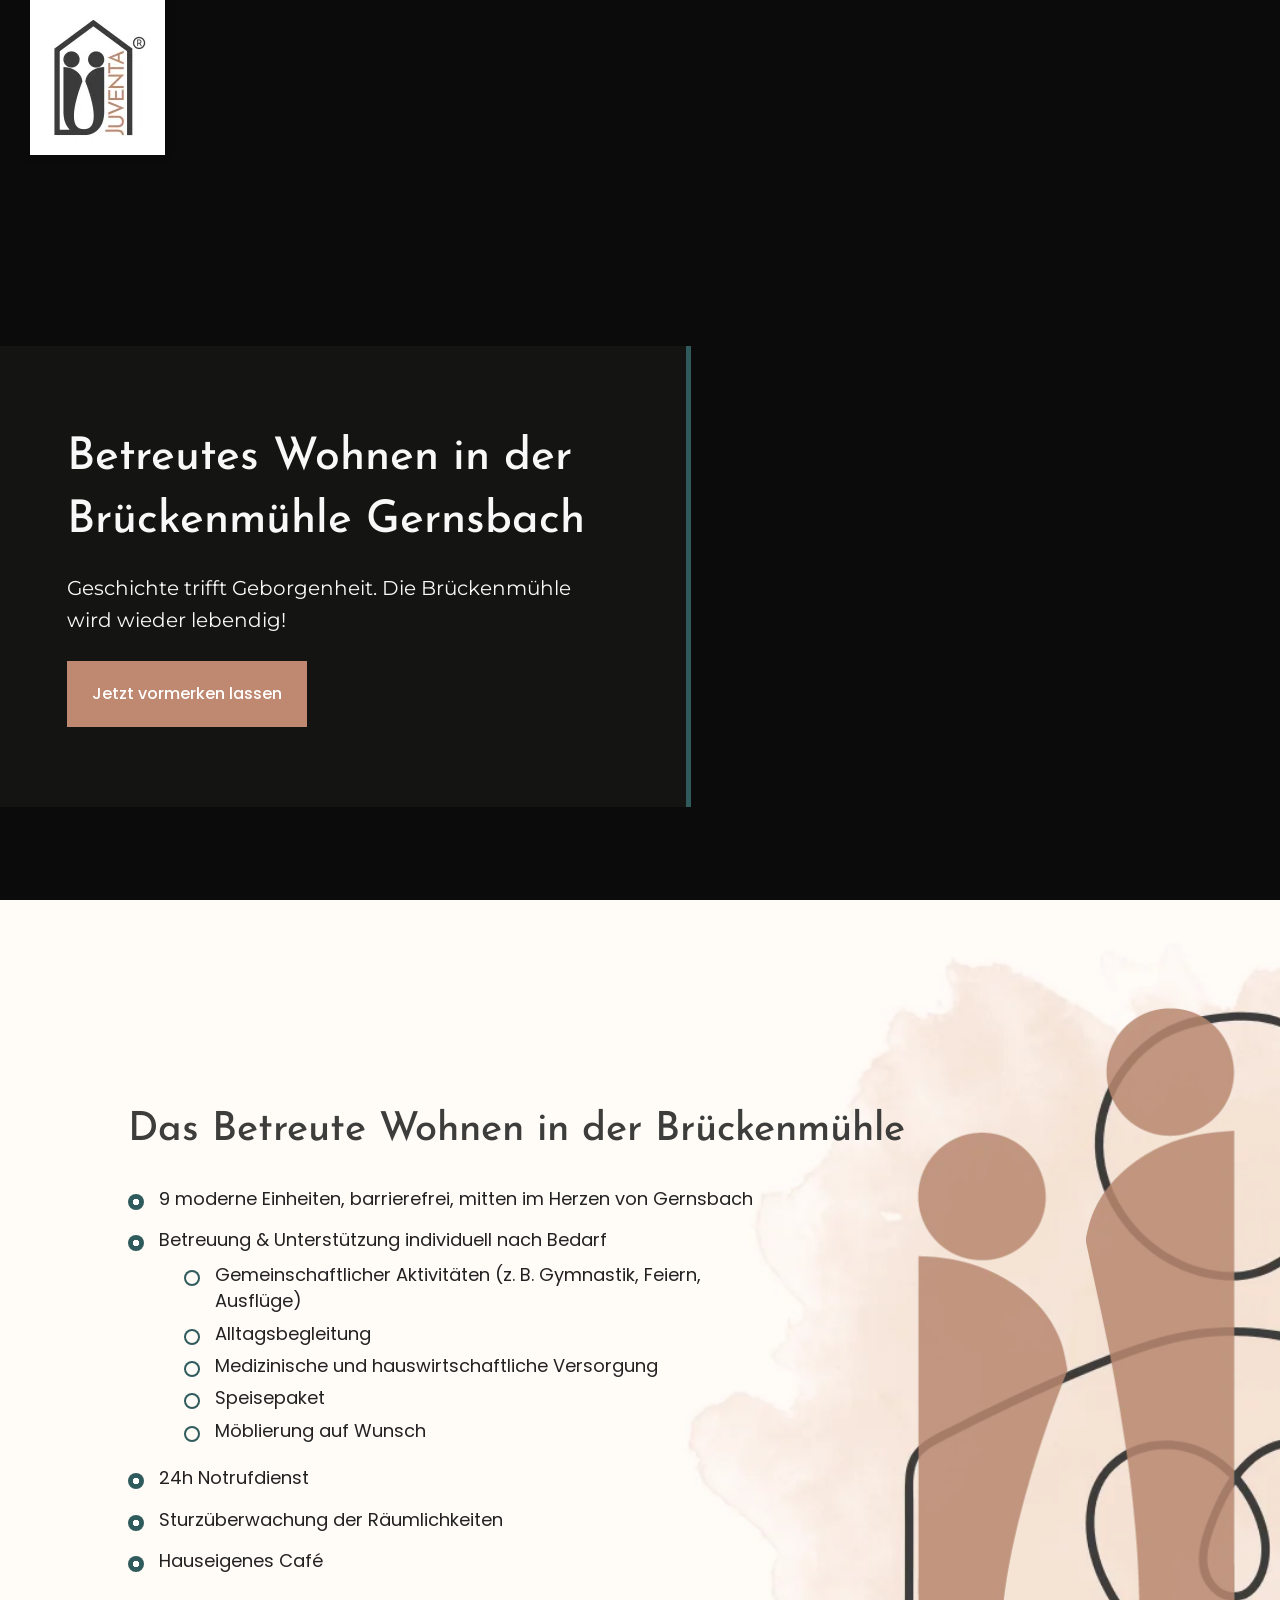
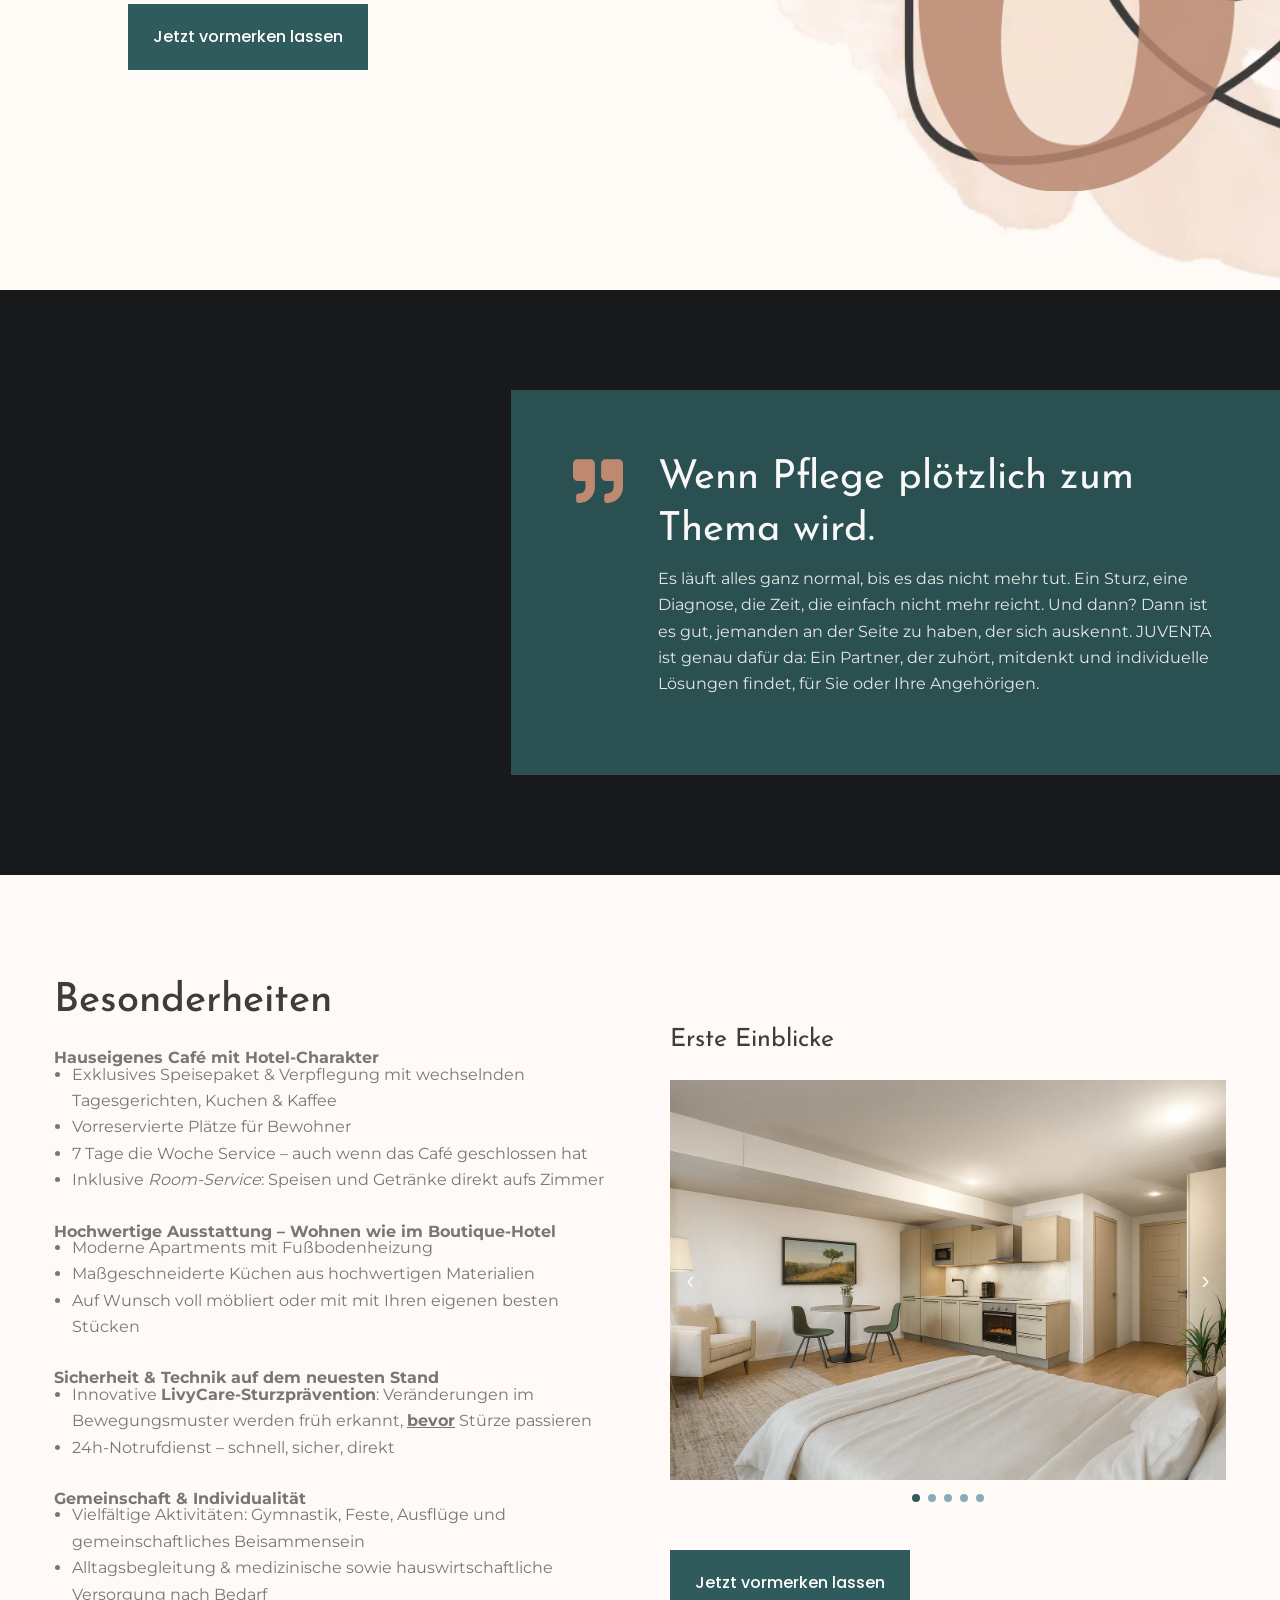
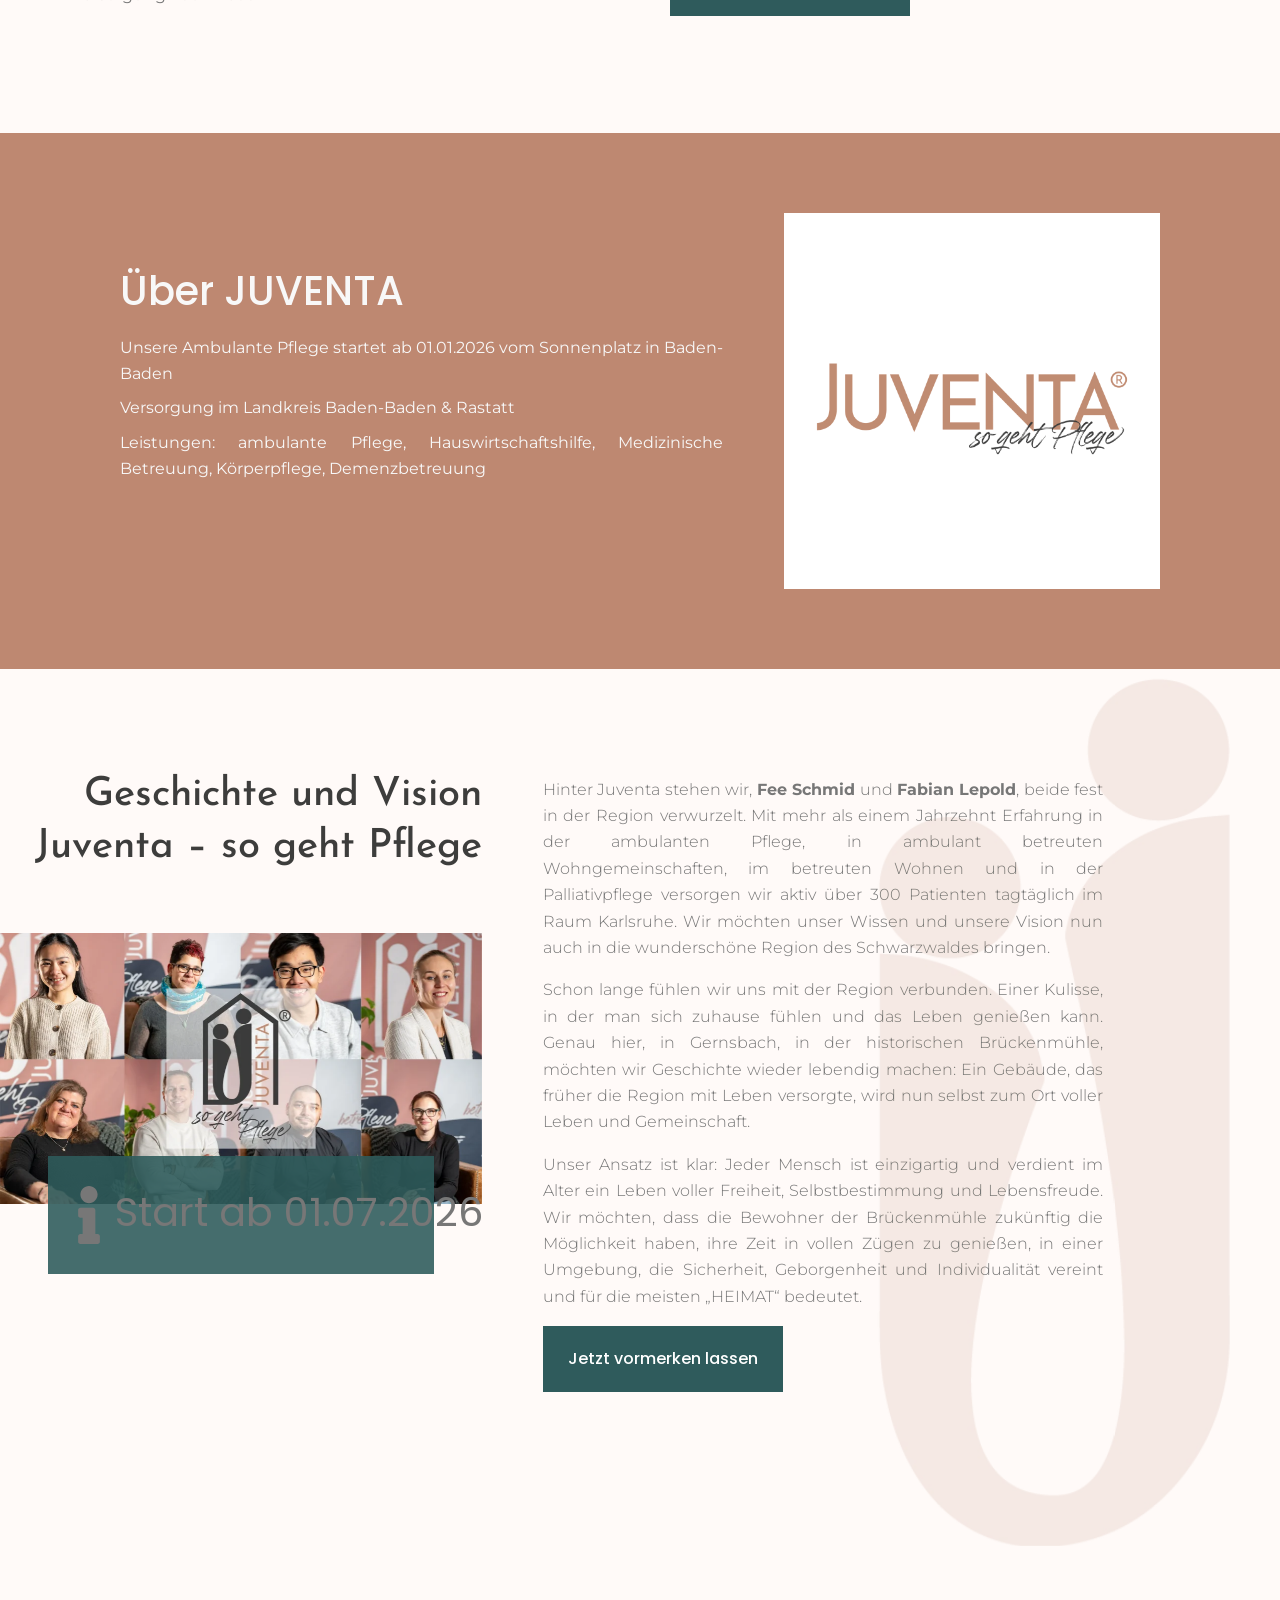
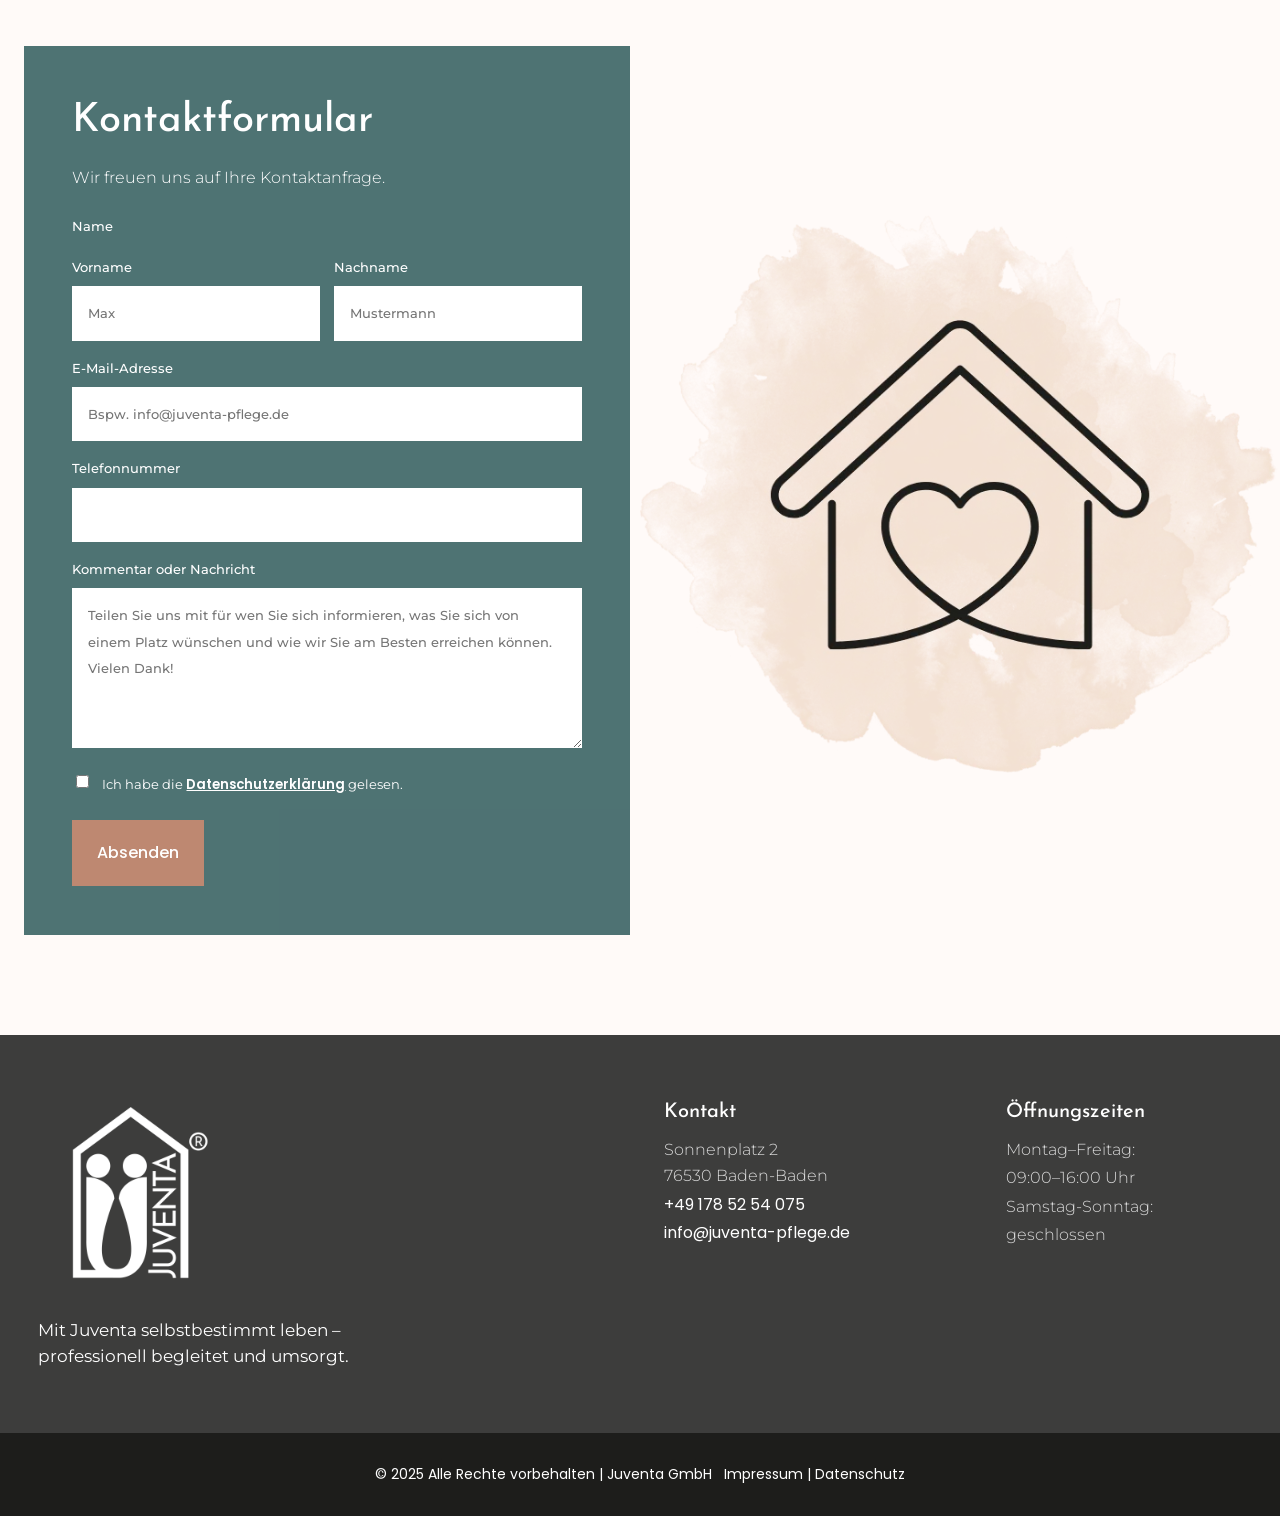
==== index.html @ cd4d6803 "Initial GTD static site release" ====
<!doctype html>
<html lang="de-DE">
<head>
  <meta charset="utf-8">
  <meta name="viewport" content="width=device-width,initial-scale=1">
  <title>Juventa Pflege - so geht Pflege</title>
  <meta name="description" content="Ihr Partner in Gernsbach &amp; Murgtal für ambulante Pflege, Demenzbegleitung &amp; betreutes Wohnen. Kompetent, fürsorglich, zuverlässig.">
  <meta property="og:title" content="Juventa Pflege - so geht Pflege">
  <meta property="og:description" content="Ihr Partner in Gernsbach &amp; Murgtal für ambulante Pflege, Demenzbegleitung &amp; betreutes Wohnen. Kompetent, fürsorglich, zuverlässig.">
  <meta property="og:image" content="assets/og-default.webp">
  <link rel="icon" href="assets/favicon.webp" type="image/webp" sizes="32x32">
  <link rel="icon" href="assets/icon-touch.webp" type="image/webp" sizes="192x192">
  <link rel="apple-touch-icon" href="assets/icon-touch.webp">
  <link rel="stylesheet" href="css/styles.css">
  <script type="module" src="js/main.js"></script>
</head>
<body class="home">
  <a class="skip-link" href="#content">Zum Inhalt springen</a>
  <header class="site-header">
    <nav class="nav" aria-label="Hauptnavigation">
      <a class="brand" href="index.html"><img data-lw-global="brand.logo" data-lw-type="image" src="assets/logo-header.webp" alt="Juventa Pflege"></a>
      <button class="nav-toggle" type="button" aria-expanded="false" aria-controls="menu" aria-label="Menü öffnen"><span></span></button>
      <div class="nav-links" id="menu">
        <a href="leistungen.html" data-lw-page-ref="leistungen">Leistungen</a>
        <a href="ueber-uns.html" data-lw-page-ref="ueber-uns">Über uns</a>
        <a href="kontakt.html" data-lw-page-ref="kontakt">Kontakt</a>
        <a class="btn" href="#kontakt">Jetzt vormerken lassen</a>
      </div>
      <div class="site-language-switcher" data-lw-language-switcher-slot hidden></div>
    </nav>
  </header>

  <main id="content">
    <section class="hero" data-lw-section="hero">
      <div class="hero-media">
        <img class="hero-poster" src="assets/hero-brueckenmuehle.webp" alt="" width="1900" height="1400">
        <div class="hero-yt" data-hero-yt hidden></div>
        <video data-hero-video muted loop playsinline hidden>
          <source src="assets/hero-brueckenmuehle.mp4" type="video/mp4">
        </video>
      </div>
      <div class="hero-panel">
        <h1 data-lw-field="hero.title" data-lw-type="richtext">Betreutes Wohnen in der Brückenmühle Gernsbach</h1>
        <p class="lead" data-lw-field="hero.intro" data-lw-type="textarea">Geschichte trifft Geborgenheit. Die Brückenmühle wird wieder lebendig!</p>
        <a class="btn" href="#kontakt" data-lw-field="hero.primary_cta" data-lw-type="page_reference">Jetzt vormerken lassen</a>
      </div>
    </section>

    <section class="section section--cream" data-lw-section="living">
      <div class="fx-layer" data-mouse-fx aria-hidden="true"></div>
      <div class="wrap living anim anim-left">
        <h2 data-lw-field="living.title" data-lw-type="richtext">Das Betreute Wohnen in der Brückenmühle</h2>
        <div class="living-copy">
          <ul class="dots" data-lw-repeater="living.items">
            <li data-lw-item-key="units"><span data-lw-field="living.item" data-lw-type="text">9 moderne Einheiten, barrierefrei, mitten im Herzen von Gernsbach</span></li>
            <li data-lw-item-key="care">
              <span data-lw-field="living.item" data-lw-type="text">Betreuung &amp; Unterstützung individuell nach Bedarf</span>
              <ul class="dots">
                <li>Gemeinschaftlicher Aktivitäten (z. B. Gymnastik, Feiern, Ausflüge)</li>
                <li>Alltagsbegleitung</li>
                <li>Medizinische und hauswirtschaftliche Versorgung</li>
                <li>Speisepaket</li>
                <li>Möblierung auf Wunsch</li>
              </ul>
            </li>
            <li data-lw-item-key="emergency"><span data-lw-field="living.item" data-lw-type="text">24h Notrufdienst</span></li>
            <li data-lw-item-key="fall"><span data-lw-field="living.item" data-lw-type="text">Sturzüberwachung der Räumlichkeiten</span></li>
            <li data-lw-item-key="cafe"><span data-lw-field="living.item" data-lw-type="text">Hauseigenes Café</span></li>
          </ul>
          <p style="margin-top:30px"><a class="btn btn--teal" href="#kontakt">Jetzt vormerken lassen</a></p>
        </div>
      </div>
    </section>

    <section class="section section--photo" data-lw-section="quote">
      <div class="quote-grid">
        <div class="anim anim-right" aria-hidden="true"></div>
        <div class="quote-card anim anim-right">
          <div class="quote-head">
            <svg class="quote-mark" viewBox="0 0 512 512" aria-hidden="true"><path d="M464 32H336c-26.5 0-48 21.5-48 48v128c0 26.5 21.5 48 48 48h80v64c0 35.3-28.7 64-64 64h-8c-13.3 0-24 10.7-24 24v48c0 13.3 10.7 24 24 24h8c88.4 0 160-71.6 160-160V80c0-26.5-21.5-48-48-48zm-288 0H48C21.5 32 0 53.5 0 80v128c0 26.5 21.5 48 48 48h80v64c0 35.3-28.7 64-64 64h-8c-13.3 0-24 10.7-24 24v48c0 13.3 10.7 24 24 24h8c88.4 0 160-71.6 160-160V80c0-26.5-21.5-48-48-48z"/></svg>
            <h2 data-lw-field="quote.title" data-lw-type="richtext">Wenn Pflege plötzlich zum Thema wird.</h2>
          </div>
          <p data-lw-field="quote.copy" data-lw-type="textarea">Es läuft alles ganz normal, bis es das nicht mehr tut. Ein Sturz, eine Diagnose, die Zeit, die einfach nicht mehr reicht. Und dann? Dann ist es gut, jemanden an der Seite zu haben, der sich auskennt. JUVENTA ist genau dafür da: Ein Partner, der zuhört, mitdenkt und individuelle Lösungen findet, für Sie oder Ihre Angehörigen.</p>
        </div>
      </div>
    </section>

    <section class="section section--paper" data-lw-section="features">
      <div class="wrap feature-split">
        <div>
          <h2 data-lw-field="features.title" data-lw-type="text">Besonderheiten</h2>
          <div data-lw-repeater="features.items">
            <article class="feature-block" data-lw-item-key="cafe">
              <h3 data-lw-field="features.label" data-lw-type="text">Hauseigenes Café mit Hotel-Charakter</h3>
              <ul data-lw-field="features.copy" data-lw-type="html">
                <li>Exklusives Speisepaket &amp; Verpflegung mit wechselnden Tagesgerichten, Kuchen &amp; Kaffee</li>
                <li>Vorreservierte Plätze für Bewohner</li>
                <li>7 Tage die Woche Service – auch wenn das Café geschlossen hat</li>
                <li>Inklusive <i>Room-Service</i>: Speisen und Getränke direkt aufs Zimmer</li>
              </ul>
            </article>
            <article class="feature-block" data-lw-item-key="fitout">
              <h3 data-lw-field="features.label" data-lw-type="text">Hochwertige Ausstattung – Wohnen wie im Boutique-Hotel</h3>
              <ul data-lw-field="features.copy" data-lw-type="html">
                <li>Moderne Apartments mit Fußbodenheizung</li>
                <li>Maßgeschneiderte Küchen aus hochwertigen Materialien</li>
                <li>Auf Wunsch voll möbliert oder mit mit Ihren eigenen besten Stücken</li>
              </ul>
            </article>
            <article class="feature-block" data-lw-item-key="safety">
              <h3 data-lw-field="features.label" data-lw-type="text">Sicherheit &amp; Technik auf dem neuesten Stand</h3>
              <ul data-lw-field="features.copy" data-lw-type="html">
                <li>Innovative <strong>LivyCare-Sturzprävention</strong>: Veränderungen im Bewegungsmuster werden früh erkannt, <strong><u>bevor</u></strong> Stürze passieren</li>
                <li>24h-Notrufdienst – schnell, sicher, direkt</li>
              </ul>
            </article>
            <article class="feature-block" data-lw-item-key="community">
              <h3 data-lw-field="features.label" data-lw-type="text">Gemeinschaft &amp; Individualität</h3>
              <ul data-lw-field="features.copy" data-lw-type="html">
                <li>Vielfältige Aktivitäten: Gymnastik, Feste, Ausflüge und gemeinschaftliches Beisammensein</li>
                <li>Alltagsbegleitung &amp; medizinische sowie hauswirtschaftliche Versorgung nach Bedarf</li>
              </ul>
            </article>
          </div>
        </div>
        <div class="gallery anim anim-right">
          <h3 data-lw-field="gallery.title" data-lw-type="text">Erste Einblicke</h3>
          <div data-slider>
            <div class="slider">
              <div class="slider-track" data-slider-track data-lw-repeater="gallery.items">
                <img data-lw-item-key="apartment" data-lw-field="gallery.image" data-lw-type="image" src="assets/gallery-apartment.webp" alt="Heller Wohnraum in der Brückenmühle">
                <img data-lw-item-key="lounge" data-lw-field="gallery.image" data-lw-type="image" src="assets/gallery-cafe-lounge.webp" alt="Café-Lounge der Brückenmühle">
                <img data-lw-item-key="counter" data-lw-field="gallery.image" data-lw-type="image" src="assets/gallery-cafe-counter.webp" alt="Café-Theke der Brückenmühle">
                <img data-lw-item-key="kitchen-one" data-lw-field="gallery.image" data-lw-type="image" src="assets/gallery-kitchen-one.webp" alt="Einbauküche eines Apartments">
                <img data-lw-item-key="kitchen-two" data-lw-field="gallery.image" data-lw-type="image" src="assets/gallery-kitchen-two.webp" alt="Zweite Ansicht der Apartmentküche">
              </div>
              <div class="slider-nav">
                <button type="button" data-slider-prev aria-label="Vorheriges Bild">‹</button>
                <button type="button" data-slider-next aria-label="Nächstes Bild">›</button>
              </div>
            </div>
            <div class="slider-dots" data-slider-dots></div>
            <a class="btn btn--teal" href="#kontakt">Jetzt vormerken lassen</a>
          </div>
        </div>
      </div>
    </section>

    <section class="section section--terracotta" data-lw-section="outpatient">
      <div class="wrap about-grid">
        <div>
          <h2 class="heading-poppins anim anim-fade" data-anim-delay="200" data-lw-field="outpatient.title" data-lw-type="text">Über JUVENTA</h2>
          <ul data-lw-repeater="outpatient.items">
            <li data-lw-item-key="start" data-lw-field="outpatient.item" data-lw-type="text">Unsere Ambulante Pflege startet ab 01.01.2026 vom Sonnenplatz in Baden-Baden</li>
            <li data-lw-item-key="area" data-lw-field="outpatient.item" data-lw-type="text">Versorgung im Landkreis Baden-Baden &amp; Rastatt</li>
            <li data-lw-item-key="services" data-lw-field="outpatient.item" data-lw-type="text">Leistungen: ambulante Pflege, Hauswirtschaftshilfe, Medizinische Betreuung, Körperpflege, Demenzbetreuung</li>
          </ul>
        </div>
        <img class="wortmarke anim anim-left" data-lw-field="outpatient.mark" data-lw-type="image" src="assets/wortmarke-juventa.webp" alt="Juventa, so geht Pflege">
      </div>
    </section>

    <section class="section section--paper section--story" data-lw-section="story">
      <div class="story">
        <div class="story-visual">
          <h2 data-lw-field="story.title" data-lw-type="richtext">Geschichte und Vision<br>Juventa – so geht Pflege</h2>
          <img class="team-photo anim anim-left" data-lw-field="story.image" data-lw-type="image" src="assets/team-fee-fabian.webp" alt="Fee Schmid, Fabian Lepold und das Juventa-Team">
          <p class="start-badge anim anim-left anim-slow" data-lw-field="story.start" data-lw-type="text"><svg class="start-badge-icon" viewBox="0 0 192 512" aria-hidden="true"><path fill="currentColor" d="M20 424.229h20V279.771H20c-11.046 0-20-8.954-20-20V212c0-11.046 8.954-20 20-20h112c11.046 0 20 8.954 20 20v212.229h20c11.046 0 20 8.954 20 20V492c0 11.046-8.954 20-20 20H20c-11.046 0-20-8.954-20-20v-47.771c0-11.046 8.954-20 20-20zM96 0C54.132 0 20 34.132 20 76s34.132 76 76 76 76-34.132 76-76S137.868 0 96 0z"/></svg>Start ab 01.07.2026</p>
        </div>
        <div class="story-copy">
          <p data-lw-field="story.p1" data-lw-type="richtext">Hinter Juventa stehen wir, <strong>Fee Schmid</strong> und <strong>Fabian Lepold</strong>, beide fest in der Region verwurzelt. Mit mehr als einem Jahrzehnt Erfahrung in der ambulanten Pflege, in ambulant betreuten Wohngemeinschaften, im betreuten Wohnen und in der Palliativpflege versorgen wir aktiv über 300 Patienten tagtäglich im Raum Karlsruhe. Wir möchten unser Wissen und unsere Vision nun auch in die wunderschöne Region des Schwarzwaldes bringen.</p>
          <p data-lw-field="story.p2" data-lw-type="textarea">Schon lange fühlen wir uns mit der Region verbunden. Einer Kulisse, in der man sich zuhause fühlen und das Leben genießen kann. Genau hier, in Gernsbach, in der historischen Brückenmühle, möchten wir Geschichte wieder lebendig machen: Ein Gebäude, das früher die Region mit Leben versorgte, wird nun selbst zum Ort voller Leben und Gemeinschaft.</p>
          <p data-lw-field="story.p3" data-lw-type="richtext">Unser Ansatz ist klar: Jeder Mensch ist einzigartig und verdient im Alter ein Leben voller Freiheit, Selbstbestimmung und Lebensfreude. Wir möchten, dass die Bewohner der Brückenmühle zukünftig die Möglichkeit haben, ihre Zeit in vollen Zügen zu genießen, in einer Umgebung, die Sicherheit, Geborgenheit und Individualität vereint und für die meisten „HEIMAT“ bedeutet.</p>
          <p><a class="btn btn--teal" href="#kontakt">Jetzt vormerken lassen</a></p>
        </div>
      </div>
    </section>

    <section class="section section--countdown" data-lw-section="countdown">
      <div class="wrap">
        <div class="countdown-card anim anim-zoom anim-slow" data-countdown="1782892860">
          <p class="kicker" data-lw-field="countdown.before" data-lw-type="text">Noch</p>
          <div class="countdown-value">
            <strong data-countdown-number>00</strong>
            <span data-countdown-label>Tage</span>
          </div>
          <p class="suffix" data-lw-field="countdown.after" data-lw-type="text">bis zur Eröffnung</p>
          <p><a class="btn btn--outline" href="#kontakt">Jetzt vormerken lassen und Infos erhalten</a></p>
        </div>
      </div>
    </section>

    <section class="section section--contact" id="kontakt" data-lw-section="contact_form">
      <div class="wrap contact-grid">
        <div class="contact-card anim anim-right">
          <h2 data-lw-field="form.title" data-lw-type="text">Kontaktformular</h2>
          <p class="contact-copy" data-lw-field="form.copy" data-lw-type="textarea">Wir freuen uns auf Ihre Kontaktanfrage.</p>
          <form id="kontakt-form" class="form" data-lw-wpforms="contact" action="danke.html" method="post">
            <p class="form-group-label">Name</p>
            <div class="form-row">
              <label>Vorname<input type="text" name="first_name" autocomplete="given-name" placeholder="Max" required></label>
              <label>Nachname<input type="text" name="last_name" autocomplete="family-name" placeholder="Mustermann" required></label>
            </div>
            <label>E-Mail-Adresse<input type="email" name="email" autocomplete="email" placeholder="Bspw. info@juventa-pflege.de" required></label>
            <label>Telefonnummer<input type="tel" name="phone" autocomplete="tel" required></label>
            <label>Kommentar oder Nachricht<textarea name="message" rows="5" placeholder="Teilen Sie uns mit für wen Sie sich informieren, was Sie sich von einem Platz wünschen und wie wir Sie am Besten erreichen können. Vielen Dank!"></textarea></label>
            <label class="form-consent"><input type="checkbox" name="consent" value="accepted" required><span>Ich habe die <a href="datenschutz.html">Datenschutzerklärung</a> gelesen.</span></label>
            <button class="btn" type="submit">Absenden</button>
          </form>
        </div>
        <div class="contact-visual" aria-hidden="true"></div>
      </div>
    </section>
  </main>

  <footer class="site-footer">
    <div class="footer-grid">
      <div class="footer-brand-col">
        <img class="footer-brand" data-lw-global="brand.logo_white" data-lw-type="image" src="assets/logo-juventa-white.webp" alt="">
        <p class="footer-tagline" data-lw-global="footer.tagline" data-lw-type="text">Mit Juventa selbstbestimmt leben – professionell begleitet und umsorgt.</p>
      </div>
      <div>
        <h4>Kontakt</h4>
        <ul>
          <li data-lw-global="contact.address" data-lw-type="textarea">Sonnenplatz 2<br>76530 Baden-Baden</li>
          <li><a data-lw-global="contact.phone" data-lw-type="text" href="tel:+491785254075">+49 178 52 54 075</a></li>
          <li><a data-lw-global="contact.email" data-lw-type="email" href="mailto:info@juventa-pflege.de">info@juventa-pflege.de</a></li>
        </ul>
      </div>
      <div>
        <h4>Öffnungszeiten</h4>
        <ul data-lw-global="contact.hours" data-lw-type="html">
          <li>Montag–Freitag:</li>
          <li>09:00–16:00 Uhr</li>
          <li>Samstag-Sonntag:</li>
          <li>geschlossen</li>
        </ul>
      </div>
    </div>
    <div class="footer-legal">
      <span>© 2025 Alle Rechte vorbehalten | <span data-lw-global="footer.company" data-lw-type="text">Juventa GmbH</span></span>
      <nav aria-label="Rechtliches"><a href="impressum.html" data-lw-page-ref="impressum">Impressum</a> | <a href="datenschutz.html" data-lw-page-ref="datenschutz">Datenschutz</a></nav>
    </div>
  </footer>
</body>
</html>
---- css/styles.css ----
@font-face {
  font-family: "Josefin Sans";
  src: url("../fonts/josefin-sans.woff2") format("woff2");
  font-weight: 100 700;
  font-style: normal;
  font-display: swap;
}
@font-face {
  font-family: "Josefin Sans";
  src: url("../fonts/josefin-sans-500.woff2") format("woff2");
  font-weight: 500;
  font-style: normal;
  font-display: swap;
}
@font-face {
  font-family: "Montserrat";
  src: url("../fonts/montserrat.woff2") format("woff2");
  font-weight: 100 700;
  font-style: normal;
  font-display: swap;
}
@font-face {
  font-family: "Poppins";
  src: url("../fonts/poppins-400.woff2") format("woff2");
  font-weight: 400;
  font-style: normal;
  font-display: swap;
}
@font-face {
  font-family: "Poppins";
  src: url("../fonts/poppins-500.woff2") format("woff2");
  font-weight: 500;
  font-style: normal;
  font-display: swap;
}
@font-face {
  font-family: "Poppins";
  src: url("../fonts/poppins-600.woff2") format("woff2");
  font-weight: 600;
  font-style: normal;
  font-display: swap;
}

:root {
  --ink: #1d1d1b;
  --heading: #3d3d3c;
  --muted: #777777;
  --paper: #fffaf8;
  --cream: #f3ece4;
  --terracotta: #be8871;
  --teal: #2f5b5c;
  --light: #f8f8f8;
  --dark: #0b0b0b;
  --line: #e8e8e8;
  font-family: Montserrat, system-ui, sans-serif;
}

* { box-sizing: border-box; }
html { scroll-behavior: smooth; }
body {
  margin: 0;
  color: var(--ink);
  background: var(--paper);
  line-height: 26.4px;
  font-size: 16px;
  font-weight: 300;
}
img, video { display: block; max-width: 100%; }
a { color: #af9e88; font-family: Poppins, sans-serif; }
[hidden] { display: none !important; }

.skip-link {
  position: fixed;
  left: 12px;
  top: -80px;
  z-index: 1100;
  padding: 10px 14px;
  background: var(--ink);
  color: #fff;
}
.skip-link:focus { top: 12px; }
.visually-hidden {
  position: absolute;
  width: 1px;
  height: 1px;
  padding: 0;
  margin: -1px;
  overflow: hidden;
  clip: rect(0, 0, 0, 0);
  white-space: nowrap;
  border: 0;
}

.wrap { width: min(1300px, calc(100% - 48px)); margin-inline: auto; }
.wrap--narrow { width: min(1100px, calc(100% - 48px)); }

h1, h2, h3, .display {
  font-family: "Josefin Sans", sans-serif;
  font-weight: 500;
  color: var(--heading);
  letter-spacing: 0;
  margin: 0 0 18px;
}
h1 { font-size: 40px; line-height: 52px; }
h2 { font-size: 40px; line-height: 52px; }
h3 { font-size: 1.15rem; font-family: Montserrat, sans-serif; font-weight: 600; }
p { margin: 0 0 1em; }
ul { margin: 0; padding: 0; }

.site-header {
  position: fixed;
  top: 0;
  left: 0;
  right: 0;
  z-index: 1000;
  pointer-events: none;
}
.site-header .nav,
.site-header .brand,
.site-header .nav-toggle,
.site-header .nav-links { pointer-events: auto; }

.nav {
  min-height: 100px;
  display: flex;
  align-items: flex-start;
  justify-content: space-between;
  gap: 16px;
  padding: 0;
}
.brand { display: block; line-height: 0; margin: 0 0 0 30px; }
.brand img {
  width: 135px;
  height: 155px;
  object-fit: contain;
  background: #fff;
  box-shadow: 0 0 10px rgb(0 0 0 / 20%);
}
.nav-links {
  display: flex;
  flex-wrap: wrap;
  align-items: center;
  justify-content: flex-end;
  gap: 18px 22px;
  padding: 18px 22px 0 0;
}
.nav-links a {
  color: var(--heading);
  text-decoration: none;
  font-size: .92rem;
  font-weight: 500;
}
.nav-links .btn { color: #fff; }
.nav-toggle {
  display: none;
  width: 44px;
  height: 44px;
  margin: 16px 16px 0 0;
  border: 0;
  background: transparent;
  color: var(--heading);
  cursor: pointer;
}
body.home .nav-toggle,
body.home .nav-links { display: none !important; }
.nav-toggle span,
.nav-toggle span::before,
.nav-toggle span::after {
  display: block;
  width: 22px;
  height: 2px;
  background: currentColor;
  position: relative;
}
.nav-toggle span::before,
.nav-toggle span::after {
  content: "";
  position: absolute;
  left: 0;
}
.nav-toggle span::before { top: -7px; }
.nav-toggle span::after { top: 7px; }

body:not(.home) .site-header {
  background: rgb(255 250 248 / 94%);
  border-bottom: 1px solid rgb(232 232 232 / 80%);
  backdrop-filter: blur(12px);
  pointer-events: auto;
}
body:not(.home) main { padding-top: 88px; }

.site-language-switcher { flex: 0 0 auto; }

.btn,
.form .btn,
.leadwerk-wpforms .wpforms-submit {
  display: inline-block;
  padding: 25px;
  border: 0;
  border-radius: 0;
  background: var(--terracotta);
  color: #fff;
  text-decoration: none;
  font-family: Poppins, sans-serif;
  font-size: 16px;
  line-height: 16px;
  font-weight: 500;
  letter-spacing: 0;
  cursor: pointer;
  text-align: center;
  transition: background .25s, color .25s, border-color .25s;
}
.btn:hover,
.leadwerk-wpforms .wpforms-submit:hover {
  background: #fff;
  color: var(--terracotta);
  filter: none;
}
.btn--teal {
  background: var(--teal);
  color: #fff;
}
.btn--teal:hover {
  background: var(--terracotta);
  color: var(--light);
}
.btn--outline {
  background: var(--teal);
  color: #fff;
  box-shadow: inset 0 0 0 2px var(--teal);
}
.btn--outline:hover {
  background: transparent;
  color: var(--light);
  box-shadow: inset 0 0 0 2px #fff;
}
.btn--ghost {
  background: transparent;
  color: #fff;
  box-shadow: inset 0 0 0 1px #fff;
}

.hero {
  position: relative;
  min-height: 100vh;
  display: flex;
  flex-direction: column;
  justify-content: flex-start;
  color: var(--light);
  overflow: hidden;
  background: #0b0b0b;
}
.hero-media {
  position: absolute;
  inset: 0;
  overflow: hidden;
  pointer-events: none;
  background: #0b0b0b;
}
.hero-poster,
.hero-yt,
.hero-media video {
  position: absolute;
  inset: 0;
}
.hero-poster {
  width: 100%;
  height: 100%;
  object-fit: cover;
  z-index: 0;
}
.hero-yt,
.hero-media video {
  z-index: 1;
  overflow: hidden;
  background: #0b0b0b;
}
.hero.is-playing .hero-poster {
  display: none !important;
  visibility: hidden;
  opacity: 0;
}
.hero-yt iframe,
.hero-media video {
  position: absolute;
  top: 50%;
  left: 50%;
  width: 100vw;
  height: 56.25vw;
  min-height: 100vh;
  min-width: 177.77vh;
  transform: translate(-50%, -50%) scale(1.2);
  border: 0;
  object-fit: cover;
  background: #0b0b0b;
}
.hero-panel {
  position: relative;
  z-index: 2;
  width: 55%;
  margin-top: 27%;
  margin-left: -1%;
  padding: 80px;
  background: #1d1d1b94;
  border-right: 5px solid var(--teal);
}
.hero-panel h1 {
  margin: 0 0 20px;
  max-width: 872px;
  font-size: 45px;
  line-height: 63px;
  color: var(--light);
}
.hero-panel .lead {
  margin: 0 0 25px;
  max-width: 633px;
  padding: 0;
  color: var(--light);
  font-family: Montserrat, sans-serif;
  font-size: 20px;
  line-height: 32px;
  font-weight: 400;
}

.section { padding: 100px 0; position: relative; overflow: hidden; }
.section--story { overflow: visible; }
.section--cream {
  background-color: var(--cream);
  background-image: url("../assets/texture-hintergrund.webp");
  background-size: cover;
  background-position: center;
}
.section--cream .fx-layer {
  position: absolute;
  inset: -10%;
  background: var(--cream) url("../assets/texture-hintergrund.webp") center / cover no-repeat;
  transition: transform 1s cubic-bezier(0, .33, .07, 1.03);
  pointer-events: none;
  z-index: 0;
}
.section--cream .wrap,
.section--cream .living { position: relative; z-index: 1; }
.section--cream::after {
  content: "";
  position: absolute;
  right: 0;
  top: 10%;
  width: min(42vw, 520px);
  height: 80%;
  background: url("../assets/texture-icon.webp") right center / contain no-repeat;
  opacity: .85;
  pointer-events: none;
  z-index: 0;
}
.section--story::after {
  content: "";
  position: absolute;
  inset: 0;
  background: url("../assets/texture-icon.webp") center right / contain no-repeat;
  opacity: .15;
  mix-blend-mode: darken;
  pointer-events: none;
}
.section--terracotta {
  background: var(--terracotta);
  color: var(--light);
  padding: 80px 0;
}
.section--terracotta h2,
.heading-poppins {
  font-family: Poppins, sans-serif;
  font-weight: 500;
  font-size: 40px;
  line-height: 52px;
  color: var(--light);
}
.section--paper { background: var(--paper); }
.section--photo {
  background: #1c1c1c url("../assets/photo-quote.webp") bottom center / cover no-repeat;
  background-attachment: fixed;
  color: var(--light);
  padding: 100px 0;
}
.section--photo::before {
  content: "";
  position: absolute;
  inset: 0;
  background: #0b1014fc;
  opacity: 0.23;
  mix-blend-mode: darken;
  pointer-events: none;
}
.section--countdown {
  display: none;
}
.section--countdown::before {
  content: "";
  position: absolute;
  inset: 0;
  background: #000;
  opacity: .2;
  mix-blend-mode: luminosity;
  pointer-events: none;
}
.section--contact {
  background-color: var(--paper);
  background-image: url("../assets/photo-brueckenmuehle.webp");
  background-position: center right;
  background-repeat: no-repeat;
  background-size: 50% auto;
  padding: 100px 0;
}
.section--photo > *,
.section--countdown > *,
.section--contact > * { position: relative; z-index: 1; }

.center { text-align: center; }
.lead { color: var(--muted); font-size: 1.02rem; max-width: 62ch; }

.living {
  max-width: none;
  padding: 104px;
  box-sizing: border-box;
}
.living h2 { text-align: start; margin-bottom: 30px; }
.living-copy { max-width: 640px; }

.dots { list-style: none; display: grid; gap: 15px; }
.dots > li,
.dots .dots { position: relative; }
.dots > li {
  padding-left: 31px;
  color: #222;
  font-family: Poppins, sans-serif;
  font-size: 18px;
  line-height: 26.4px;
  font-weight: 400;
}
.dots > li::before {
  content: "";
  position: absolute;
  left: 0;
  top: .45em;
  width: 16px;
  height: 16px;
  border-radius: 50%;
  background: radial-gradient(circle at center, #fff 0 3px, var(--teal) 3.5px 100%);
}
.dots .dots {
  margin: 8px 0 6px;
  gap: 6px;
  padding-left: 25px;
}
.dots .dots > li { color: #222; font-size: 18px; }
.dots .dots > li::before {
  background: transparent;
  box-shadow: inset 0 0 0 2px var(--teal);
}

.quote-grid {
  display: grid;
  grid-template-columns: 39.958% minmax(0, 1fr);
  min-height: 0;
  max-width: 1300px;
  margin-inline: auto;
}
.quote-card {
  background: rgb(47 91 92 / 85%);
  padding: 8%;
  color: var(--light);
}
.quote-head {
  display: flex;
  align-items: flex-start;
  gap: 35px;
  margin-bottom: 10px;
}
.quote-card h2 {
  color: var(--light);
  font-size: 40px;
  line-height: 52px;
  font-weight: 400;
  margin: 0;
}
.quote-card p {
  color: #e6e6e6;
  max-width: none;
  font-family: Montserrat, sans-serif;
  font-size: 16px;
  font-weight: 400;
  margin-left: 85px;
}
.quote-mark {
  width: 50px;
  height: 58px;
  flex: 0 0 50px;
  margin: 0;
  fill: var(--terracotta);
}

.feature-split {
  display: grid;
  grid-template-columns: 1fr 1fr;
  gap: 0;
  align-items: start;
}
.feature-split > div:first-child { padding: 0 30px; }
.feature-block { margin-bottom: 0; padding-bottom: 25px; }
.feature-block h3 {
  color: var(--muted);
  font-family: Montserrat, sans-serif;
  font-size: 16px;
  line-height: 26.4px;
  font-weight: 700;
  margin: 0 0 -10px;
}
.feature-block ul {
  color: var(--muted);
  padding-left: 18px;
  font-family: Montserrat, sans-serif;
  font-size: 16px;
  font-weight: 400;
}
.gallery {
  display: grid;
  gap: 0;
  justify-items: start;
  padding-top: 50px;
  padding-left: 30px;
  padding-right: 30px;
}
.gallery h3 {
  font-family: "Josefin Sans", sans-serif;
  font-size: 25px;
  line-height: 1.2;
  color: var(--heading);
  font-weight: 400;
  padding-bottom: 25px;
  margin: 0;
}
.slider {
  position: relative;
  width: 100%;
  overflow: hidden;
  background: #ddd;
  aspect-ratio: 590 / 424;
}
.slider-track {
  display: flex;
  height: 100%;
  transition: transform .5s ease;
}
.slider-track img {
  min-width: 100%;
  height: 100%;
  object-fit: cover;
}
.slider-nav {
  position: absolute;
  inset: 0;
  display: flex;
  align-items: center;
  justify-content: space-between;
  padding: 0 8px;
  pointer-events: none;
}
.slider-nav button {
  pointer-events: auto;
  width: 25px;
  height: 25px;
  border: 0;
  background: transparent;
  color: var(--light);
  font-size: 25px;
  line-height: 1;
  cursor: pointer;
}
.slider-dots {
  display: flex;
  gap: 8px;
  justify-content: center;
  width: 100%;
  margin: 14px 0 18px;
}
.slider-dots button {
  width: 8px;
  height: 8px;
  padding: 0;
  border: 0;
  border-radius: 50%;
  background: #508396ab;
  cursor: pointer;
}
.slider-dots button.is-active { background: var(--teal); }
.gallery .btn { margin-top: 30px; }

.about-grid {
  display: grid;
  grid-template-columns: 60.293% minmax(0, 1fr);
  gap: 0;
  align-items: center;
  max-width: 1100px;
  margin-inline: auto;
}
.about-grid > div:first-child { padding: 0 30px 30px; }
.about-grid ul {
  color: var(--light);
  padding: 0 0 25px;
  margin: 0;
  list-style: none;
  display: grid;
  gap: 8px;
  text-align: justify;
  font-family: Montserrat, sans-serif;
  font-size: 16px;
  font-weight: 400;
}
.wortmarke {
  width: 376px;
  max-width: 100%;
  margin-inline: auto;
  background: #fff;
  padding: 0;
}

.story {
  display: grid;
  grid-template-columns: 40% 60%;
  gap: 0;
  align-items: start;
  width: 100%;
}
.story-visual {
  position: relative;
  margin-right: 30px;
}
.story h2 {
  margin-bottom: 0;
  text-align: end;
}
.story p { color: #777; }
.story-copy {
  position: relative;
  padding: 1% 23% 5% 4%;
  text-align: justify;
  font-family: Montserrat, sans-serif;
  color: #777;
}
.story-copy .btn { text-align: center; }
.start-badge {
  position: absolute;
  left: 10%;
  bottom: -70px;
  top: auto;
  z-index: 2;
  display: inline-flex;
  align-items: flex-start;
  gap: 15px;
  margin: 0;
  padding: 30px;
  width: 80%;
  max-width: 80%;
  box-sizing: border-box;
  background: #2f5b5ce3;
  color: #fff;
  font-family: Poppins, sans-serif;
  font-size: 40px;
  font-weight: 400;
  line-height: 52px;
  white-space: nowrap;
}
.start-badge-icon {
  width: 22px;
  height: 58px;
  flex: 0 0 22px;
  margin-top: 0;
}
.team-photo {
  width: 100%;
  margin-top: 60px;
  object-fit: cover;
  max-height: none;
}

.countdown-card {
  max-width: 1100px;
  margin-inline: auto;
  padding: 30px;
  background: #be8871e0;
  text-align: center;
  color: #fff;
}
.countdown-card .kicker,
.countdown-card .suffix {
  font-family: "Josefin Sans", sans-serif;
  font-size: 40px;
  line-height: 52px;
  font-weight: 500;
  color: #fff;
  margin: 0;
}
.countdown-value {
  display: flex;
  flex-direction: column;
  align-items: center;
  margin: 0;
}
.countdown-value strong {
  font-family: "Josefin Sans", sans-serif;
  font-size: 120px;
  font-weight: 600;
  line-height: 1;
  color: #fff;
  padding: 40px 10px 10px;
}
.countdown-value span {
  color: #fff;
  font-family: "Josefin Sans", sans-serif;
  font-size: 80px;
  line-height: 1;
  font-weight: 500;
  padding: 10px;
  letter-spacing: 0;
}
.countdown-card .btn { margin-top: 30px; }

.contact-grid {
  display: grid;
  grid-template-columns: 49.189% minmax(0, 1fr);
  gap: 0;
  align-items: start;
}
.contact-grid h2 {
  color: #fff;
  font-size: 40px;
  font-weight: 500;
}
.contact-card {
  background: rgb(47 91 92 / 85%);
  padding: 8%;
}
.contact-copy { color: #fff; margin-bottom: 22px; }
.contact-card h2,
.contact-card .contact-copy { color: #fff; }
.form-group-label {
  margin: 0;
  color: #fff;
  font-size: .82rem;
  font-weight: 500;
}

.form,
.leadwerk-wpforms .wpforms-field-container {
  display: grid;
  gap: 14px;
  max-width: 640px;
}
.form-row {
  display: grid;
  grid-template-columns: 1fr 1fr;
  gap: 14px;
}
.form label,
.leadwerk-wpforms .wpforms-field-label {
  color: #fff;
  font-size: .82rem;
  font-weight: 500;
}
.form input:not([type="checkbox"]):not([type="radio"]),
.form textarea,
.leadwerk-wpforms .wpforms-field input:not([type="checkbox"]):not([type="radio"]),
.leadwerk-wpforms .wpforms-field textarea {
  width: 100%;
  margin-top: 6px;
  padding: 14px 16px;
  border: 0;
  border-radius: 0;
  background: #fff;
  color: var(--ink);
  font: inherit;
}
.form textarea,
.leadwerk-wpforms .wpforms-field textarea { min-height: 140px; resize: vertical; }
.form-consent {
  display: grid;
  grid-template-columns: auto 1fr;
  align-items: start;
  gap: 10px;
  color: #fff !important;
  font-weight: 400 !important;
}
.form-consent input { margin-top: .35em; }
.form-consent a,
.leadwerk-wpforms .leadwerk-privacy-link { color: #fff; font-weight: 600; }
.form .btn,
.leadwerk-wpforms .wpforms-submit { justify-self: start; margin-top: 8px; }
.leadwerk-wpforms {
  --wpforms-field-border-radius: 0;
  --wpforms-field-background-color: #fff;
  --wpforms-field-border-color: transparent;
  --wpforms-field-text-color: var(--ink);
  --wpforms-label-color: #fff;
  --wpforms-button-background-color: var(--terracotta);
  --wpforms-button-border-color: var(--terracotta);
  --wpforms-button-text-color: #fff;
  --wpforms-button-border-radius: 0;
  --wpforms-button-size-height: 66px;
  --wpforms-button-size-padding-h: 25px;
  --wpforms-button-size-font-size: 16px;
  --wpforms-field-size-input-height: 52px;
  --wpforms-field-size-padding-h: 16px;
}

.section--terracotta .btn {
  background: #fff;
  color: var(--terracotta);
}
.section--terracotta .btn:hover {
  background: var(--teal);
  color: #fff;
}
.page-hero { padding: 48px 0 28px; }
.page-hero h1 { color: var(--heading); }
.page-hero .lead { color: var(--muted); }
.prose { max-width: 760px; color: var(--heading); }
.prose h2 { margin-top: 2em; font-size: 1.45rem; }
.prose h3 { margin-top: 1.4em; }
.cards {
  display: grid;
  grid-template-columns: repeat(2, minmax(0, 1fr));
  gap: 20px;
}
.card {
  padding: 24px 26px;
  background: #fff;
  border: 1px solid var(--line);
}
.card h2, .card h3 { color: var(--heading); }

.site-footer {
  position: relative;
  padding: 5% 0 0;
  color: #fff;
  background: var(--heading);
}
.site-footer > * { position: relative; z-index: 1; }
.footer-brand { width: 200px; margin-bottom: 18px; }
.footer-tagline {
  max-width: 36ch;
  font-family: Montserrat, sans-serif;
  font-size: 17px;
  font-weight: 400;
  line-height: 1.55;
  margin-bottom: 0;
  color: #fff;
}
.footer-grid {
  display: grid;
  grid-template-columns: minmax(0, 1.2fr) minmax(0, .6fr) minmax(0, .5fr);
  gap: 5%;
  width: min(1300px, calc(100% - 6%));
  margin-inline: auto;
  padding-bottom: 5%;
}
.site-footer h4 {
  margin: 0 0 12px;
  font-family: "Josefin Sans", sans-serif;
  font-weight: 500;
  font-size: 20px;
  color: #fff;
}
.site-footer a { color: #fff; text-decoration: none; }
.site-footer ul { list-style: none; display: grid; gap: 2px; color: #dadada; }
.footer-legal {
  margin-top: 0;
  padding: 28px 10px;
  border-top: 0;
  display: flex;
  flex-wrap: wrap;
  justify-content: center;
  gap: 8px 12px;
  color: #fff;
  background: #1d1d1b;
  font-family: Poppins, sans-serif;
  font-size: 14px;
  font-weight: 400;
  text-align: center;
  width: 100%;
}
.footer-legal a { margin-left: 0; color: #fff; }

.js .anim {
  opacity: 0;
}
.js .anim.is-visible {
  opacity: 1;
  animation-duration: 1.25s;
  animation-fill-mode: both;
}
.js .anim-slow.is-visible { animation-duration: 2s; }
.js .anim-left.is-visible { animation-name: fadeInLeft; }
.js .anim-right.is-visible { animation-name: fadeInRight; }
.js .anim-fade.is-visible { animation-name: fadeIn; }
.js .anim-zoom.is-visible { animation-name: zoomIn; }

@keyframes fadeInLeft {
  from { opacity: 0; transform: translate3d(-100%, 0, 0); }
  to { opacity: 1; transform: none; }
}
@keyframes fadeInRight {
  from { opacity: 0; transform: translate3d(100%, 0, 0); }
  to { opacity: 1; transform: none; }
}
@keyframes fadeIn {
  from { opacity: 0; }
  to { opacity: 1; }
}
@keyframes zoomIn {
  from { opacity: 0; transform: scale3d(.3, .3, .3); }
  50% { opacity: 1; }
}

@media (prefers-reduced-motion: reduce) {
  html { scroll-behavior: auto; }
  .js .anim,
  .js .anim.is-visible {
    opacity: 1;
    animation: none !important;
  }
  .section--cream .fx-layer { transition: none; }
  .section--photo,
  .section--countdown { background-attachment: scroll; }
}

@media (max-width: 1024px) {
  .hero-panel { width: 85%; padding: 40px; margin: 18% 0 0; }
  .countdown-value strong { font-size: 90px; }
  .countdown-value span { font-size: 50px; }
  .start-badge { font-size: 25px; }
}

@media (max-width: 880px) {
  .living, .feature-split, .about-grid, .story, .contact-grid, .quote-grid, .footer-grid, .cards, .form-row {
    grid-template-columns: 1fr;
  }
  .story h2 { text-align: start; }
  .start-badge {
    position: static;
    max-width: none;
    width: auto;
    font-size: 25px;
    line-height: 1.3;
    white-space: normal;
    margin-top: 16px;
    left: auto;
    bottom: auto;
  }
  .story-copy { padding: 24px 20px 0; }
  .story-visual { margin-right: 0; }
  .quote-card p { margin-left: 0; }
  .quote-head { gap: 16px; }
  .hero-panel {
    width: 100%;
    margin: 50% 0 30%;
    padding: 15px;
    border-right: 0;
    border-top: 5px solid var(--teal);
  }
  .hero-panel h1 { font-size: 32px; line-height: 1.3; }
  .hero-panel .lead { font-size: 13px; line-height: 1.6; }
  body:not(.home) .nav-toggle { display: inline-flex; align-items: center; justify-content: center; }
  body:not(.home) .nav-links {
    display: none;
    position: absolute;
    right: 16px;
    top: 72px;
    flex-direction: column;
    align-items: flex-end;
    padding: 16px 18px;
    background: #fff;
    box-shadow: 0 12px 30px rgb(0 0 0 / 8%);
  }
  body:not(.home) .is-open .nav-links { display: flex; }
  .quote-grid { min-height: 0; }
  .quote-card,
  .contact-card { padding: 50px; }
  .section { padding: 50px 15px; }
  .section--terracotta,
  .section--countdown { padding: 50px 15px; }
  .brand img { width: 100px; height: auto; }
}
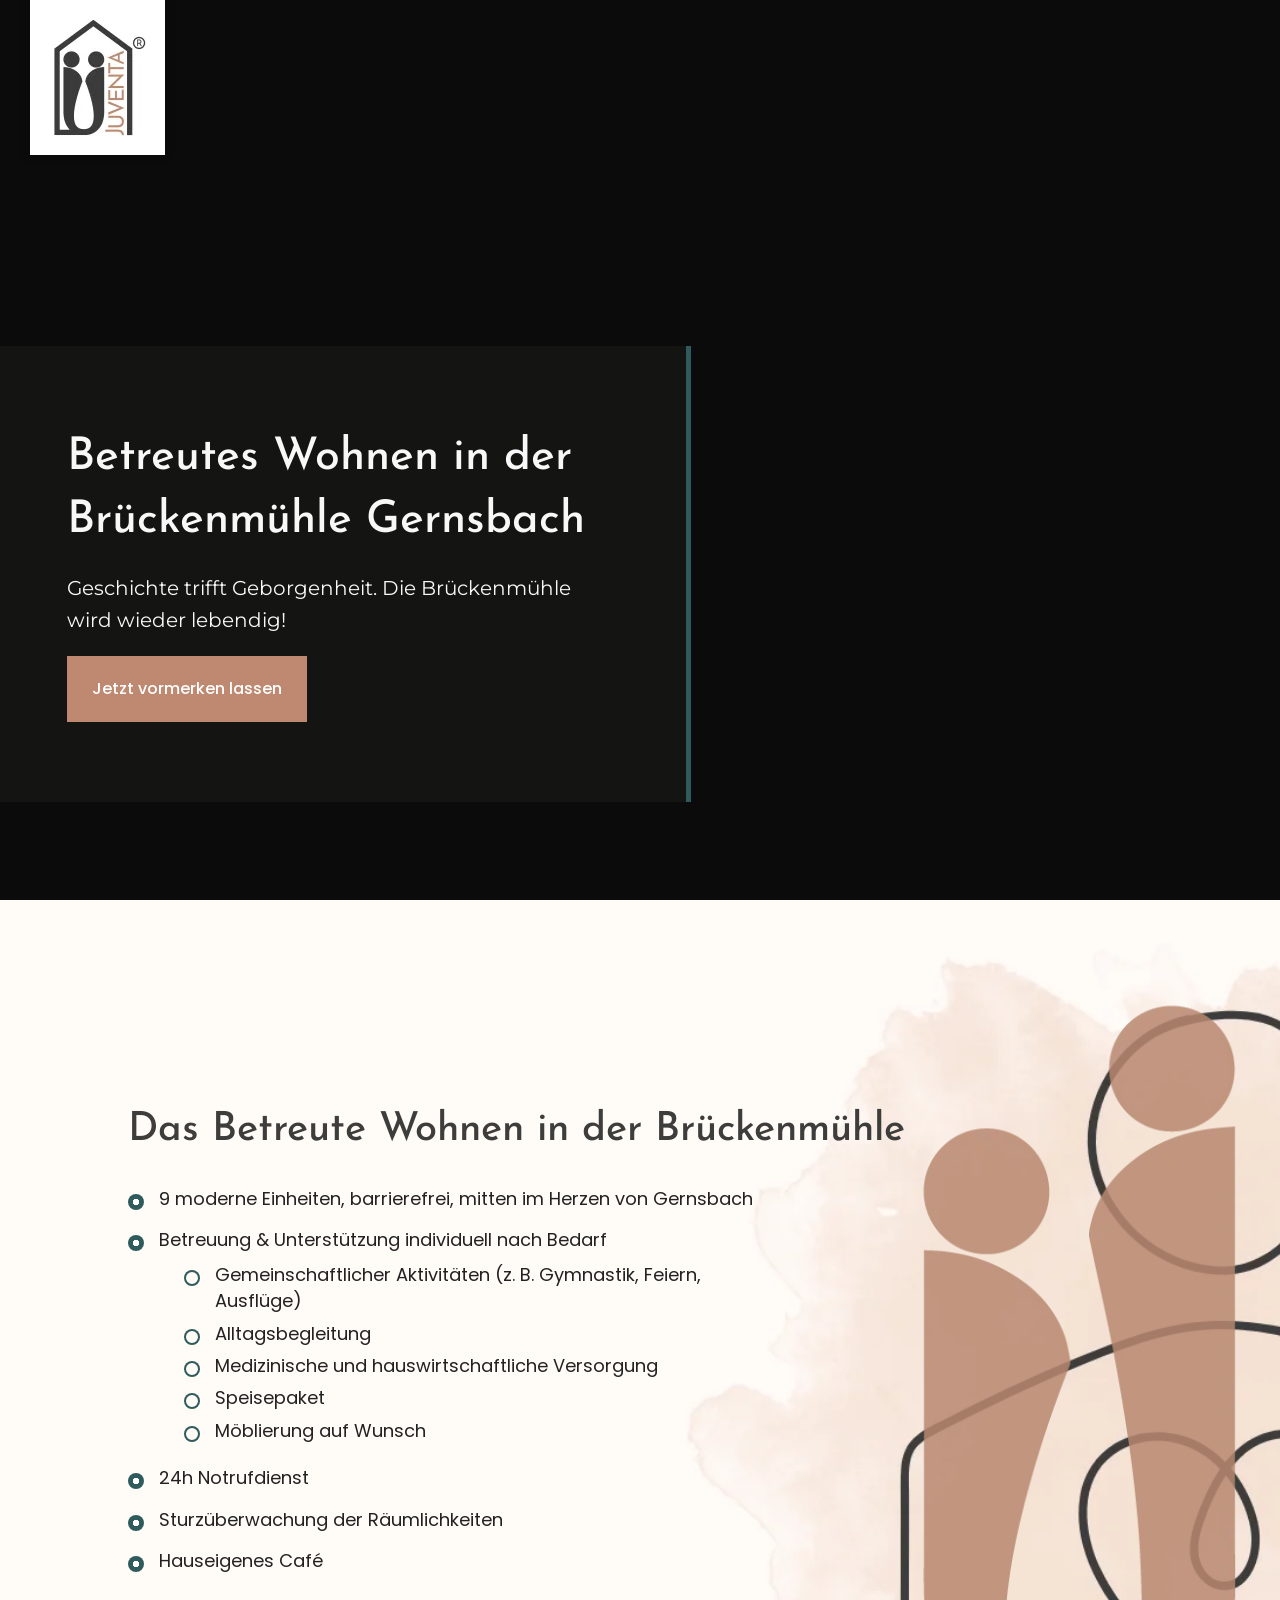
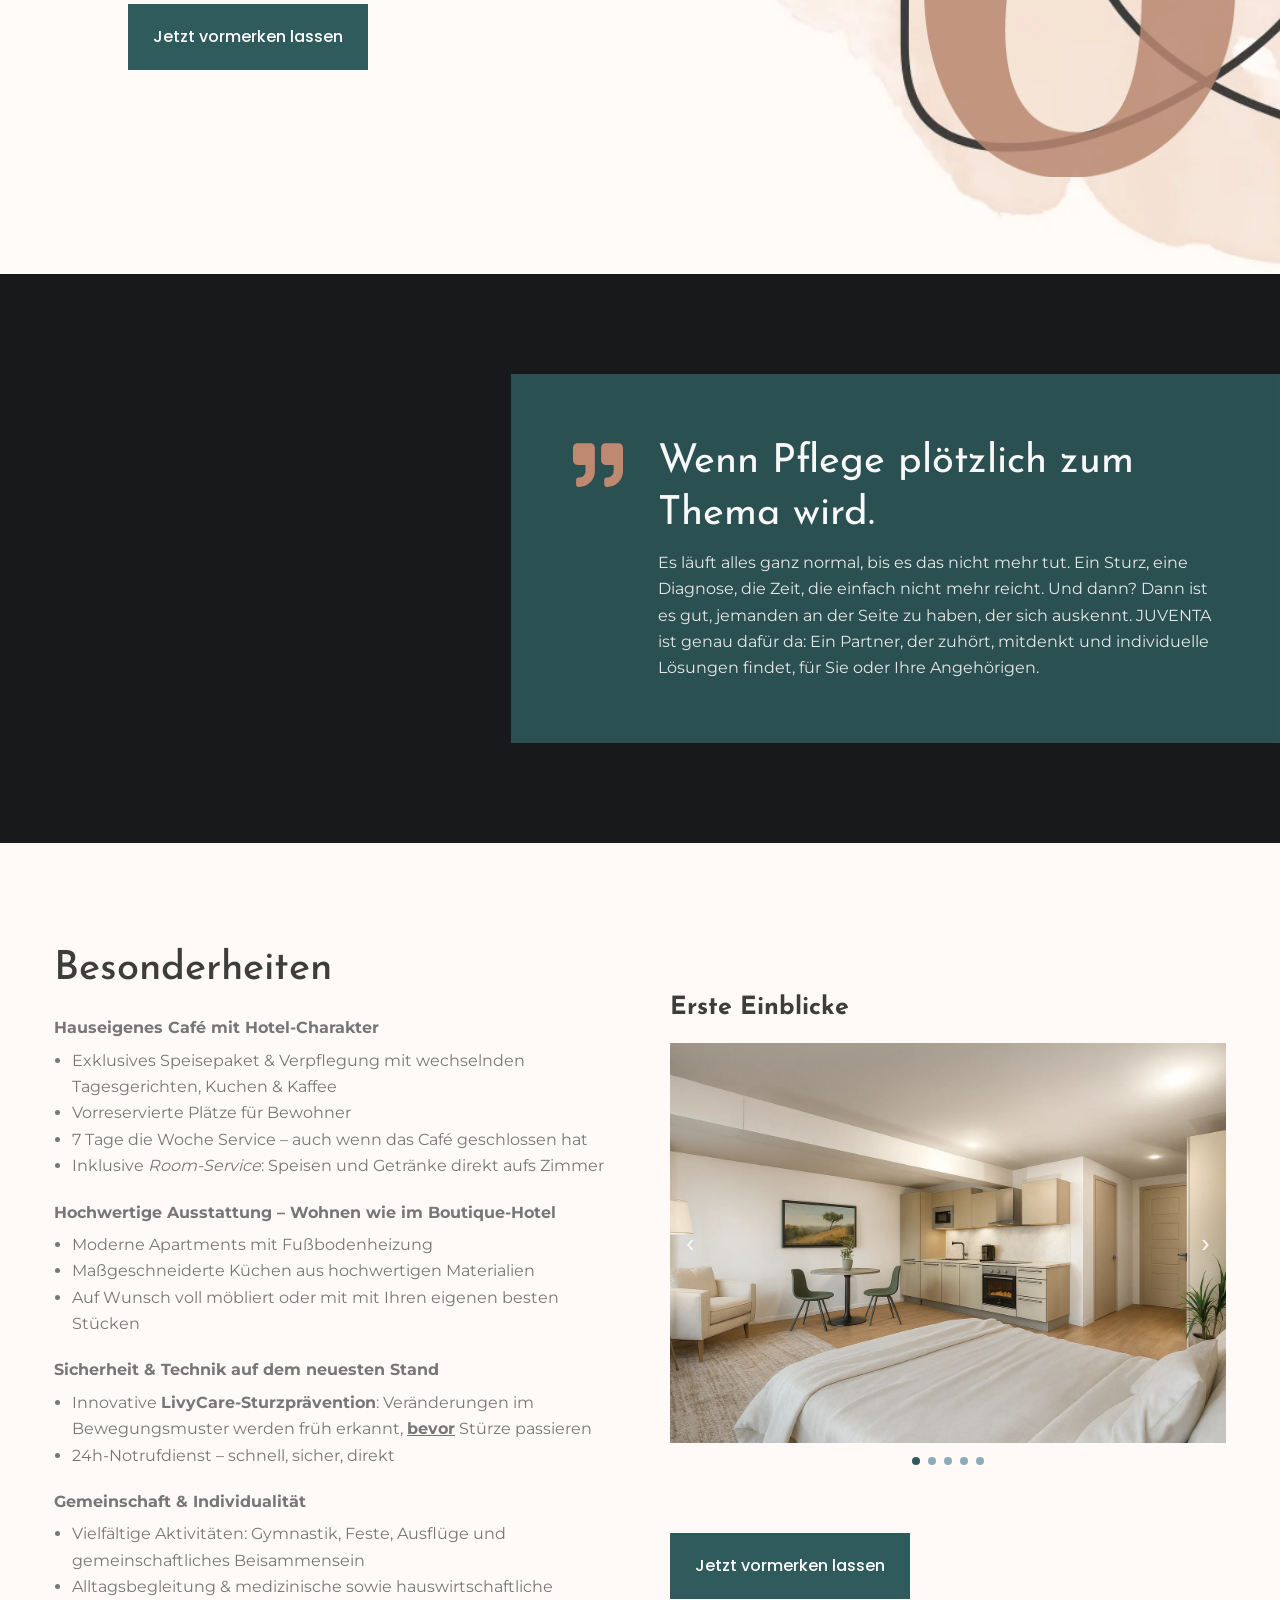
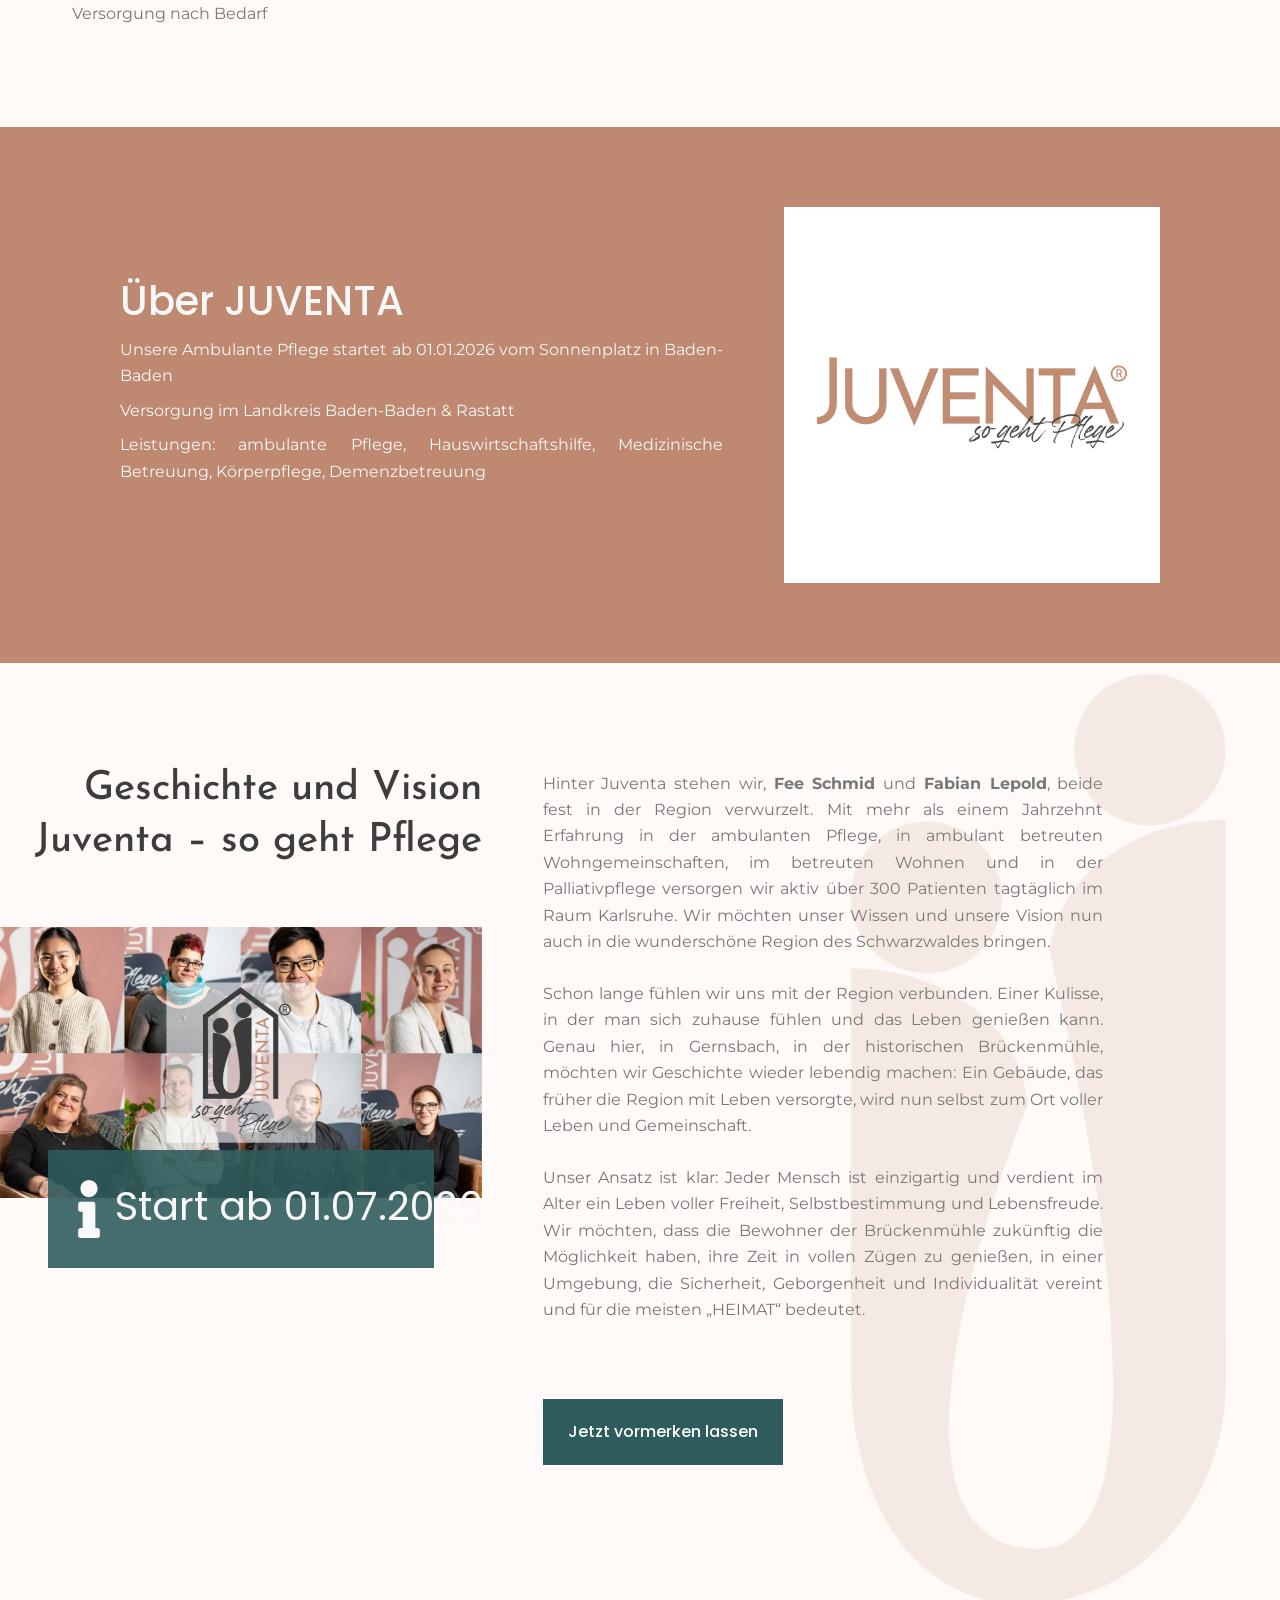
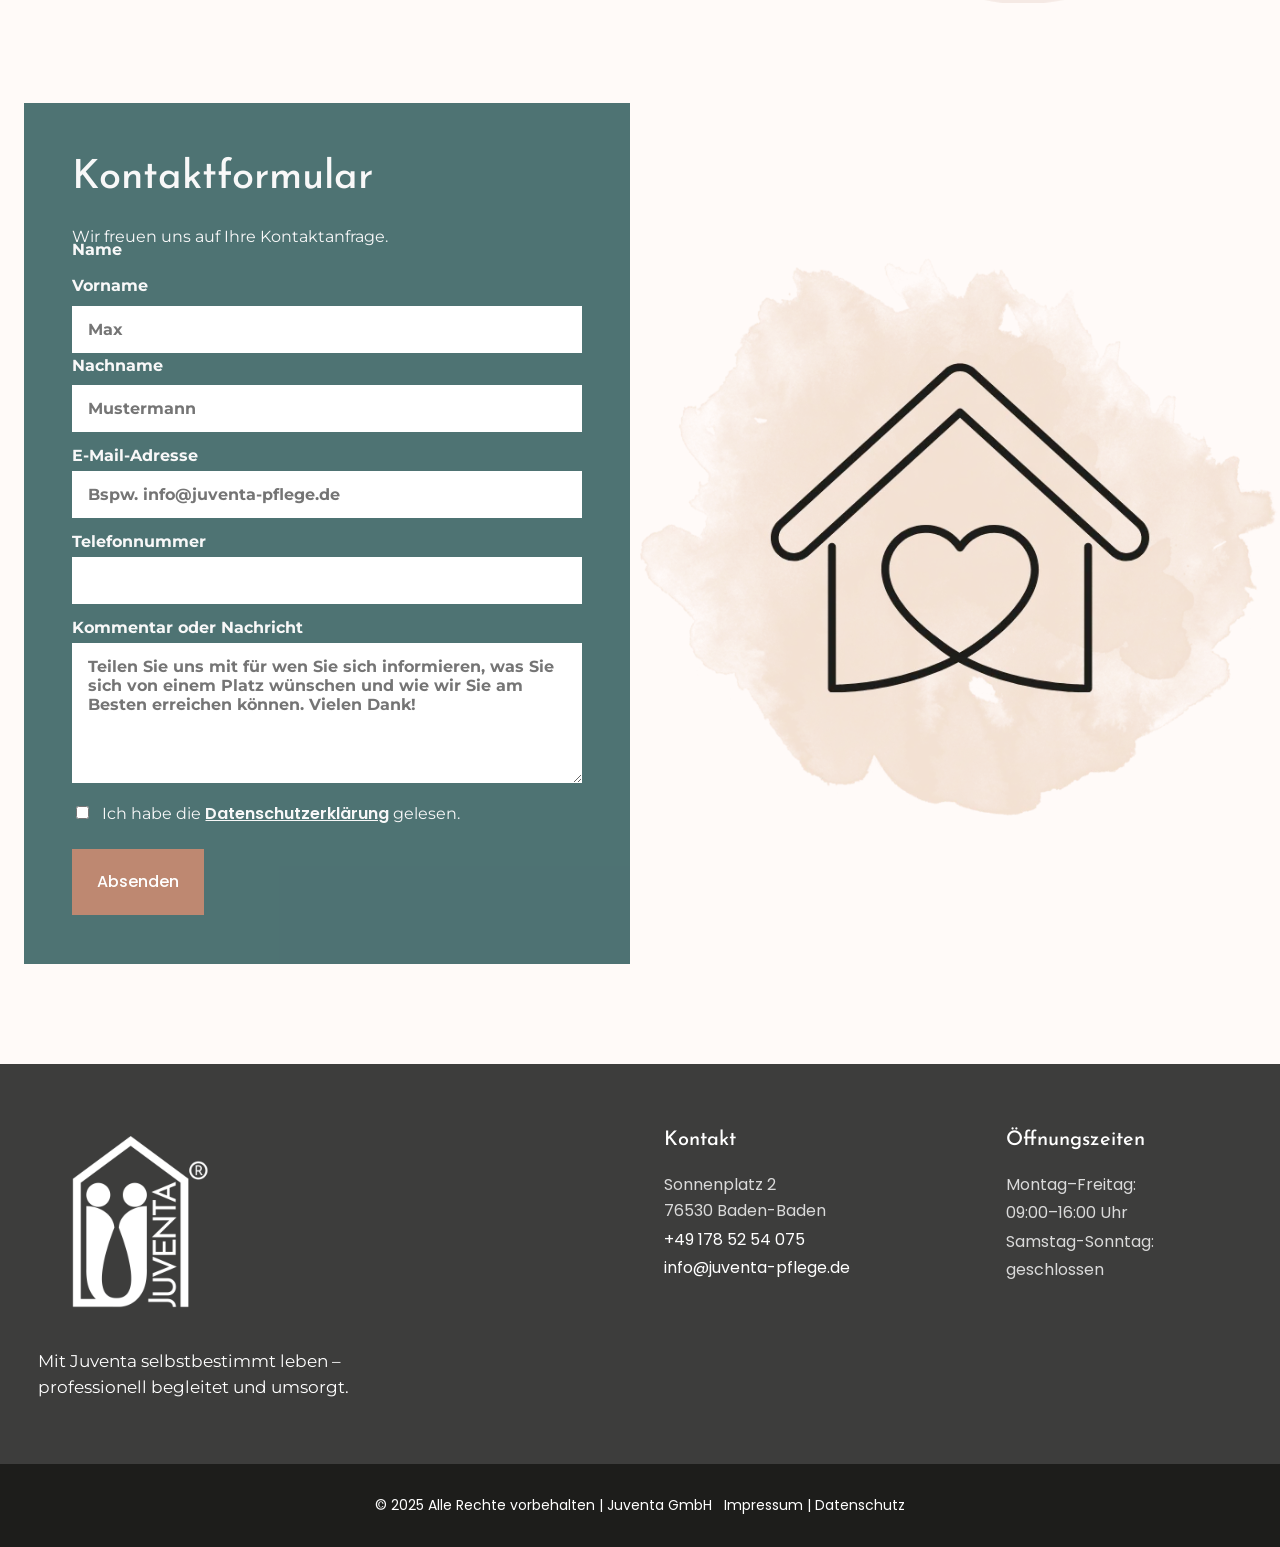
==== commit 81e2f80a: "Refine homepage motion and responsive styling" ====
--- a/index.html
+++ b/index.html
@@ -21,9 +21,9 @@
       <a class="brand" href="index.html"><img data-lw-global="brand.logo" data-lw-type="image" src="assets/logo-header.webp" alt="Juventa Pflege"></a>
       <button class="nav-toggle" type="button" aria-expanded="false" aria-controls="menu" aria-label="Menü öffnen"><span></span></button>
       <div class="nav-links" id="menu">
-        <a href="leistungen.html" data-lw-page-ref="leistungen">Leistungen</a>
-        <a href="ueber-uns.html" data-lw-page-ref="ueber-uns">Über uns</a>
-        <a href="kontakt.html" data-lw-page-ref="kontakt">Kontakt</a>
+        <a href="leistungen.html" data-lw-page-ref="juventa-static-leistungen-v1">Leistungen</a>
+        <a href="ueber-uns.html" data-lw-page-ref="juventa-static-ueber-uns-v1">Über uns</a>
+        <a href="kontakt.html" data-lw-page-ref="juventa-static-kontakt-v1">Kontakt</a>
         <a class="btn" href="#kontakt">Jetzt vormerken lassen</a>
       </div>
       <div class="site-language-switcher" data-lw-language-switcher-slot hidden></div>
@@ -33,7 +33,7 @@
   <main id="content">
     <section class="hero" data-lw-section="hero">
       <div class="hero-media">
-        <img class="hero-poster" src="assets/hero-brueckenmuehle.webp" alt="" width="1900" height="1400">
+        <img class="hero-poster" src="assets/hero-brueckenmuehle.webp" alt="Historische Brückenmühle in Gernsbach" width="1900" height="1400">
         <div class="hero-yt" data-hero-yt hidden></div>
         <video data-hero-video muted loop playsinline hidden>
           <source src="assets/hero-brueckenmuehle.mp4" type="video/mp4">
@@ -67,7 +67,7 @@
             <li data-lw-item-key="fall"><span data-lw-field="living.item" data-lw-type="text">Sturzüberwachung der Räumlichkeiten</span></li>
             <li data-lw-item-key="cafe"><span data-lw-field="living.item" data-lw-type="text">Hauseigenes Café</span></li>
           </ul>
-          <p style="margin-top:30px"><a class="btn btn--teal" href="#kontakt">Jetzt vormerken lassen</a></p>
+          <p><a class="btn btn--teal" href="#kontakt">Jetzt vormerken lassen</a></p>
         </div>
       </div>
     </section>
@@ -156,7 +156,7 @@
             <li data-lw-item-key="services" data-lw-field="outpatient.item" data-lw-type="text">Leistungen: ambulante Pflege, Hauswirtschaftshilfe, Medizinische Betreuung, Körperpflege, Demenzbetreuung</li>
           </ul>
         </div>
-        <img class="wortmarke anim anim-left" data-lw-field="outpatient.mark" data-lw-type="image" src="assets/wortmarke-juventa.webp" alt="Juventa, so geht Pflege">
+        <img class="wortmarke" data-lw-field="outpatient.mark" data-lw-type="image" src="assets/wortmarke-juventa.webp" alt="Juventa, so geht Pflege">
       </div>
     </section>
 
@@ -208,7 +208,7 @@
             <button class="btn" type="submit">Absenden</button>
           </form>
         </div>
-        <div class="contact-visual" aria-hidden="true"></div>
+        <div class="contact-visual anim anim-right" aria-hidden="true"></div>
       </div>
     </section>
   </main>
@@ -216,7 +216,7 @@
   <footer class="site-footer">
     <div class="footer-grid">
       <div class="footer-brand-col">
-        <img class="footer-brand" data-lw-global="brand.logo_white" data-lw-type="image" src="assets/logo-juventa-white.webp" alt="">
+        <img class="footer-brand" data-lw-global="brand.logo_white" data-lw-type="image" src="assets/logo-juventa-white.webp" alt="Juventa Pflege">
         <p class="footer-tagline" data-lw-global="footer.tagline" data-lw-type="text">Mit Juventa selbstbestimmt leben – professionell begleitet und umsorgt.</p>
       </div>
       <div>
@@ -239,7 +239,7 @@
     </div>
     <div class="footer-legal">
       <span>© 2025 Alle Rechte vorbehalten | <span data-lw-global="footer.company" data-lw-type="text">Juventa GmbH</span></span>
-      <nav aria-label="Rechtliches"><a href="impressum.html" data-lw-page-ref="impressum">Impressum</a> | <a href="datenschutz.html" data-lw-page-ref="datenschutz">Datenschutz</a></nav>
+      <nav aria-label="Rechtliches"><a href="impressum.html" data-lw-page-ref="juventa-static-impressum-v1">Impressum</a> | <a href="datenschutz.html" data-lw-page-ref="juventa-static-datenschutz-v1">Datenschutz</a></nav>
     </div>
   </footer>
 </body>
--- a/css/styles.css
+++ b/css/styles.css
@@ -99,7 +99,7 @@
   font-weight: 500;
   color: var(--heading);
   letter-spacing: 0;
-  margin: 0 0 18px;
+  margin: 0;
 }
 h1 { font-size: 40px; line-height: 52px; }
 h2 { font-size: 40px; line-height: 52px; }
@@ -309,21 +309,20 @@
   max-width: 872px;
   font-size: 45px;
   line-height: 63px;
-  color: var(--light);
+  color: #f8f8f8;
 }
 .hero-panel .lead {
-  margin: 0 0 25px;
+  margin: 0 0 20px;
   max-width: 633px;
   padding: 0;
-  color: var(--light);
+  color: #f8f8f8;
   font-family: Montserrat, sans-serif;
   font-size: 20px;
   line-height: 32px;
   font-weight: 400;
 }
 
-.section { padding: 100px 0; position: relative; overflow: hidden; }
-.section--story { overflow: visible; }
+.section { padding: 100px 0; position: relative; overflow: visible; }
 .section--cream {
   background-color: var(--cream);
   background-image: url("../assets/texture-hintergrund.webp");
@@ -372,7 +371,8 @@
   font-weight: 500;
   font-size: 40px;
   line-height: 52px;
-  color: var(--light);
+  color: #f8f8f8;
+  margin: 0 0 10px;
 }
 .section--paper { background: var(--paper); }
 .section--photo {
@@ -422,8 +422,9 @@
   padding: 104px;
   box-sizing: border-box;
 }
-.living h2 { text-align: start; margin-bottom: 30px; }
+.living h2 { text-align: start; margin: 0 0 30px; color: var(--heading); }
 .living-copy { max-width: 640px; }
+.living-copy > p { margin: 30px 0 0; }
 
 .dots { list-style: none; display: grid; gap: 15px; }
 .dots > li,
@@ -476,7 +477,7 @@
   margin-bottom: 10px;
 }
 .quote-card h2 {
-  color: var(--light);
+  color: #f8f8f8;
   font-size: 40px;
   line-height: 52px;
   font-weight: 400;
@@ -488,6 +489,8 @@
   font-family: Montserrat, sans-serif;
   font-size: 16px;
   font-weight: 400;
+  line-height: 26.4px;
+  margin: 0;
   margin-left: 85px;
 }
 .quote-mark {
@@ -505,9 +508,14 @@
   align-items: start;
 }
 .feature-split > div:first-child { padding: 0 30px; }
-.feature-block { margin-bottom: 0; padding-bottom: 25px; }
+.feature-split > div:first-child > h2 {
+  margin: 0 0 20px;
+  color: var(--heading);
+}
+.feature-block { margin: 0 0 20px; padding: 0; }
+.feature-block:last-child { margin-bottom: 0; }
 .feature-block h3 {
-  color: var(--muted);
+  color: #777;
   font-family: Montserrat, sans-serif;
   font-size: 16px;
   line-height: 26.4px;
@@ -515,11 +523,13 @@
   margin: 0 0 -10px;
 }
 .feature-block ul {
-  color: var(--muted);
+  color: #777;
+  margin: 1em 0 0;
   padding-left: 18px;
   font-family: Montserrat, sans-serif;
   font-size: 16px;
   font-weight: 400;
+  line-height: 26.4px;
 }
 .gallery {
   display: grid;
@@ -534,9 +544,9 @@
   font-size: 25px;
   line-height: 1.2;
   color: var(--heading);
-  font-weight: 400;
-  padding-bottom: 25px;
-  margin: 0;
+  font-weight: 700;
+  padding-bottom: 0;
+  margin: 0 0 20px;
 }
 .slider {
   position: relative;
@@ -592,7 +602,7 @@
   cursor: pointer;
 }
 .slider-dots button.is-active { background: var(--teal); }
-.gallery .btn { margin-top: 30px; }
+.gallery .btn { margin-top: 50px; }
 
 .about-grid {
   display: grid;
@@ -604,8 +614,8 @@
 }
 .about-grid > div:first-child { padding: 0 30px 30px; }
 .about-grid ul {
-  color: var(--light);
-  padding: 0 0 25px;
+  color: #f8f8f8;
+  padding: 0;
   margin: 0;
   list-style: none;
   display: grid;
@@ -614,6 +624,7 @@
   font-family: Montserrat, sans-serif;
   font-size: 16px;
   font-weight: 400;
+  line-height: 26.4px;
 }
 .wortmarke {
   width: 376px;
@@ -635,10 +646,10 @@
   margin-right: 30px;
 }
 .story h2 {
-  margin-bottom: 0;
+  margin: 0;
   text-align: end;
-}
-.story p { color: #777; }
+  color: var(--heading);
+}
 .story-copy {
   position: relative;
   padding: 1% 23% 5% 4%;
@@ -646,7 +657,14 @@
   font-family: Montserrat, sans-serif;
   color: #777;
 }
-.story-copy .btn { text-align: center; }
+.story-copy p {
+  color: #777;
+  margin: 0 0 1.6em;
+  font-weight: 400;
+  line-height: 26.4px;
+}
+.story-copy p:last-of-type { margin-bottom: 0; }
+.story-copy .btn { margin-top: 50px; text-align: center; }
 .start-badge {
   position: absolute;
   left: 10%;
@@ -662,7 +680,7 @@
   max-width: 80%;
   box-sizing: border-box;
   background: #2f5b5ce3;
-  color: #fff;
+  color: #f8f8f8;
   font-family: Poppins, sans-serif;
   font-size: 40px;
   font-weight: 400;
@@ -731,22 +749,33 @@
   align-items: start;
 }
 .contact-grid h2 {
-  color: #fff;
+  color: #f8f8f8;
   font-size: 40px;
   font-weight: 500;
+  margin: 0 0 20px;
 }
 .contact-card {
   background: rgb(47 91 92 / 85%);
   padding: 8%;
 }
-.contact-copy { color: #fff; margin-bottom: 22px; }
+.contact-copy {
+  color: #f8f8f8;
+  margin: 0;
+  text-align: justify;
+  font-family: Montserrat, sans-serif;
+  font-weight: 400;
+  line-height: 26.4px;
+}
 .contact-card h2,
-.contact-card .contact-copy { color: #fff; }
+.contact-card .contact-copy { color: #f8f8f8; }
+.contact-card .form,
+.contact-card .leadwerk-wpforms { margin-top: -10px; }
 .form-group-label {
   margin: 0;
-  color: #fff;
-  font-size: .82rem;
-  font-weight: 500;
+  color: #f8f8f8;
+  font-size: 16px;
+  font-weight: 700;
+  line-height: 19px;
 }
 
 .form,
@@ -755,16 +784,17 @@
   gap: 14px;
   max-width: 640px;
 }
-.form-row {
-  display: grid;
-  grid-template-columns: 1fr 1fr;
-  gap: 14px;
-}
-.form label,
+.form-row label {
+  font-size: 13px;
+  font-weight: 400;
+  line-height: 1.4;
+}
+.form label:not(.form-consent),
 .leadwerk-wpforms .wpforms-field-label {
-  color: #fff;
-  font-size: .82rem;
-  font-weight: 500;
+  color: #f8f8f8;
+  font-size: 16px;
+  font-weight: 700;
+  line-height: 19px;
 }
 .form input:not([type="checkbox"]):not([type="radio"]),
 .form textarea,
@@ -786,12 +816,12 @@
   grid-template-columns: auto 1fr;
   align-items: start;
   gap: 10px;
-  color: #fff !important;
+  color: #f8f8f8 !important;
   font-weight: 400 !important;
 }
 .form-consent input { margin-top: .35em; }
 .form-consent a,
-.leadwerk-wpforms .leadwerk-privacy-link { color: #fff; font-weight: 600; }
+.leadwerk-wpforms .leadwerk-privacy-link { color: #f8f8f8; font-weight: 600; }
 .form .btn,
 .leadwerk-wpforms .wpforms-submit { justify-self: start; margin-top: 8px; }
 .leadwerk-wpforms {
@@ -799,7 +829,7 @@
   --wpforms-field-background-color: #fff;
   --wpforms-field-border-color: transparent;
   --wpforms-field-text-color: var(--ink);
-  --wpforms-label-color: #fff;
+  --wpforms-label-color: #f8f8f8;
   --wpforms-button-background-color: var(--terracotta);
   --wpforms-button-border-color: var(--terracotta);
   --wpforms-button-text-color: #fff;
@@ -820,7 +850,7 @@
   color: #fff;
 }
 .page-hero { padding: 48px 0 28px; }
-.page-hero h1 { color: var(--heading); }
+.page-hero h1 { color: var(--heading); margin-bottom: 16px; }
 .page-hero .lead { color: var(--muted); }
 .prose { max-width: 760px; color: var(--heading); }
 .prose h2 { margin-top: 2em; font-size: 1.45rem; }
@@ -844,14 +874,14 @@
   background: var(--heading);
 }
 .site-footer > * { position: relative; z-index: 1; }
-.footer-brand { width: 200px; margin-bottom: 18px; }
+.footer-brand { width: 200px; margin-bottom: 20px; }
 .footer-tagline {
   max-width: 36ch;
   font-family: Montserrat, sans-serif;
   font-size: 17px;
   font-weight: 400;
   line-height: 1.55;
-  margin-bottom: 0;
+  margin: 0;
   color: #fff;
 }
 .footer-grid {
@@ -863,14 +893,24 @@
   padding-bottom: 5%;
 }
 .site-footer h4 {
-  margin: 0 0 12px;
+  margin: 0 0 20px;
   font-family: "Josefin Sans", sans-serif;
   font-weight: 500;
   font-size: 20px;
+  line-height: 24px;
   color: #fff;
 }
 .site-footer a { color: #fff; text-decoration: none; }
-.site-footer ul { list-style: none; display: grid; gap: 2px; color: #dadada; }
+.site-footer ul {
+  list-style: none;
+  display: grid;
+  gap: 2px;
+  color: #dadada;
+  font-family: Poppins, sans-serif;
+  font-size: 16px;
+  font-weight: 400;
+  line-height: 26.4px;
+}
 .footer-legal {
   margin-top: 0;
   padding: 28px 10px;
@@ -891,13 +931,13 @@
 
 .js .anim {
   opacity: 0;
-}
-.js .anim.is-visible {
-  opacity: 1;
+  visibility: hidden;
   animation-duration: 1.25s;
   animation-fill-mode: both;
-}
-.js .anim-slow.is-visible { animation-duration: 2s; }
+  animation-timing-function: ease;
+}
+.js .anim-slow { animation-duration: 2s; }
+.js .anim.is-visible { visibility: visible; }
 .js .anim-left.is-visible { animation-name: fadeInLeft; }
 .js .anim-right.is-visible { animation-name: fadeInRight; }
 .js .anim-fade.is-visible { animation-name: fadeIn; }
@@ -925,6 +965,7 @@
   .js .anim,
   .js .anim.is-visible {
     opacity: 1;
+    visibility: visible;
     animation: none !important;
   }
   .section--cream .fx-layer { transition: none; }
@@ -933,42 +974,168 @@
 }
 
 @media (max-width: 1024px) {
-  .hero-panel { width: 85%; padding: 40px; margin: 18% 0 0; }
+  .wrap,
+  .wrap--narrow,
+  .quote-grid,
+  .about-grid,
+  .footer-grid {
+    width: 100%;
+    max-width: none;
+  }
+  .section--photo,
+  .section--countdown { background-attachment: scroll; }
   .countdown-value strong { font-size: 90px; }
   .countdown-value span { font-size: 50px; }
-  .start-badge { font-size: 25px; }
-}
-
-@media (max-width: 880px) {
-  .living, .feature-split, .about-grid, .story, .contact-grid, .quote-grid, .footer-grid, .cards, .form-row {
+  .start-badge {
+    font-size: 25px;
+    line-height: 1.3;
+    text-align: center;
+    justify-content: center;
+    white-space: normal;
+  }
+  .start-badge-icon { height: 36px; }
+  .quote-grid { grid-template-columns: 1fr; }
+  .quote-grid > [aria-hidden="true"] { display: none; }
+  .contact-grid { grid-template-columns: 1fr; }
+  .about-grid { grid-template-columns: 1fr 1fr; }
+  .about-grid h2,
+  .section--terracotta .heading-poppins { text-align: center; }
+  .about-grid > div:first-child,
+  .about-grid > img { padding: 30px; }
+  .story h2 { text-align: start; }
+  .story-copy { padding: 4% 4% 4% 8%; }
+  .cards { grid-template-columns: 1fr; }
+}
+
+@media (max-width: 1024px) and (min-width: 768px) {
+  .hero-panel {
+    width: 85%;
+    margin-top: 27%;
+    margin-left: -1%;
+    padding: 80px;
+  }
+  .section--cream { padding: 50px 50px; }
+  .living { padding: 50px; }
+  .section--photo { padding: 50px 50px; }
+  .quote-card { padding: 50px; }
+  .section--paper { padding: 50px 15px; }
+  .section--story { padding: 50px 50px; }
+  .section--terracotta { padding: 50px 15px; }
+  .section--contact { padding: 50px 50px; }
+  .contact-card { padding: 50px; }
+  .footer-grid {
+    grid-template-columns: 1fr 1fr;
+    gap: 5%;
+  }
+  .footer-brand-col {
+    grid-column: 1 / -1;
+    margin-bottom: 5%;
+  }
+}
+
+@media (max-width: 767px) {
+  .living,
+  .feature-split,
+  .about-grid,
+  .story,
+  .contact-grid,
+  .quote-grid,
+  .footer-grid,
+  .form-row {
     grid-template-columns: 1fr;
   }
-  .story h2 { text-align: start; }
+  .hero-panel {
+    width: auto;
+    margin: 50% 10px 30%;
+    padding: 15px;
+  }
+  .hero-panel h1 {
+    font-size: 45px;
+    line-height: 63px;
+  }
+  .hero-panel .lead {
+    font-size: 13px;
+    line-height: 1.6;
+  }
+  .brand {
+    margin-left: 15px;
+  }
+  .brand img {
+    width: 100px;
+    height: auto;
+  }
+  .section--cream { padding: 50px 15px; }
+  .living { padding: 30px 20px; }
+  .living-copy { max-width: none; }
+  .section--cream::after {
+    width: min(70vw, 280px);
+    height: 50%;
+    opacity: 0.5;
+  }
+  .section--photo { padding: 50px 15px; }
+  .quote-card { padding: 30px 20px; }
+  .quote-head { gap: 16px; }
+  .quote-card p { margin-left: 0; }
+  .section--paper { padding: 50px 15px; }
+  .feature-split > div:first-child { padding: 0; }
+  .feature-block h3 { font-size: 13px; }
+  .gallery {
+    padding: 50px 0 0;
+  }
+  .section--terracotta { padding: 50px 0; }
+  .about-grid > div:first-child,
+  .about-grid > img { padding: 0; }
+  .about-grid ul {
+    font-size: 13px;
+    padding: 0 25px 25px;
+  }
+  .wortmarke { width: min(376px, 100%); }
+  .section--story { padding: 50px 30px; }
+  .story-visual { margin-right: 0; }
+  .team-photo { margin-top: 20px; }
   .start-badge {
     position: static;
-    max-width: none;
-    width: auto;
-    font-size: 25px;
-    line-height: 1.3;
-    white-space: normal;
-    margin-top: 16px;
+    width: 100%;
+    max-width: 100%;
     left: auto;
     bottom: auto;
-  }
-  .story-copy { padding: 24px 20px 0; }
-  .story-visual { margin-right: 0; }
-  .quote-card p { margin-left: 0; }
-  .quote-head { gap: 16px; }
-  .hero-panel {
+    margin-top: 0;
+    flex-direction: column;
+    align-items: center;
+    justify-content: center;
+    gap: 15px;
+  }
+  .start-badge-icon {
+    width: 22px;
+    height: 58px;
+  }
+  .story-copy {
+    padding: 0;
+    margin-top: 30px;
+  }
+  .section--contact { padding: 50px 30px; background-size: cover; }
+  .contact-card { padding: 30px 20px; }
+  .contact-visual { display: none; min-height: 0; }
+  .contact-grid h2 { font-size: 35px; }
+  .contact-copy { font-size: 13px; }
+  .site-footer {
+    padding: 20% 5% 0;
+    text-align: center;
+  }
+  .footer-grid {
+    justify-items: center;
+    gap: 40px;
     width: 100%;
-    margin: 50% 0 30%;
-    padding: 15px;
-    border-right: 0;
-    border-top: 5px solid var(--teal);
-  }
-  .hero-panel h1 { font-size: 32px; line-height: 1.3; }
-  .hero-panel .lead { font-size: 13px; line-height: 1.6; }
-  body:not(.home) .nav-toggle { display: inline-flex; align-items: center; justify-content: center; }
+    padding-bottom: 5%;
+  }
+  .footer-tagline { max-width: none; }
+  .site-footer ul { justify-items: center; }
+  .footer-legal { font-size: 14px; }
+  body:not(.home) .nav-toggle {
+    display: inline-flex;
+    align-items: center;
+    justify-content: center;
+  }
   body:not(.home) .nav-links {
     display: none;
     position: absolute;
@@ -981,11 +1148,4 @@
     box-shadow: 0 12px 30px rgb(0 0 0 / 8%);
   }
   body:not(.home) .is-open .nav-links { display: flex; }
-  .quote-grid { min-height: 0; }
-  .quote-card,
-  .contact-card { padding: 50px; }
-  .section { padding: 50px 15px; }
-  .section--terracotta,
-  .section--countdown { padding: 50px 15px; }
-  .brand img { width: 100px; height: auto; }
-}
+}
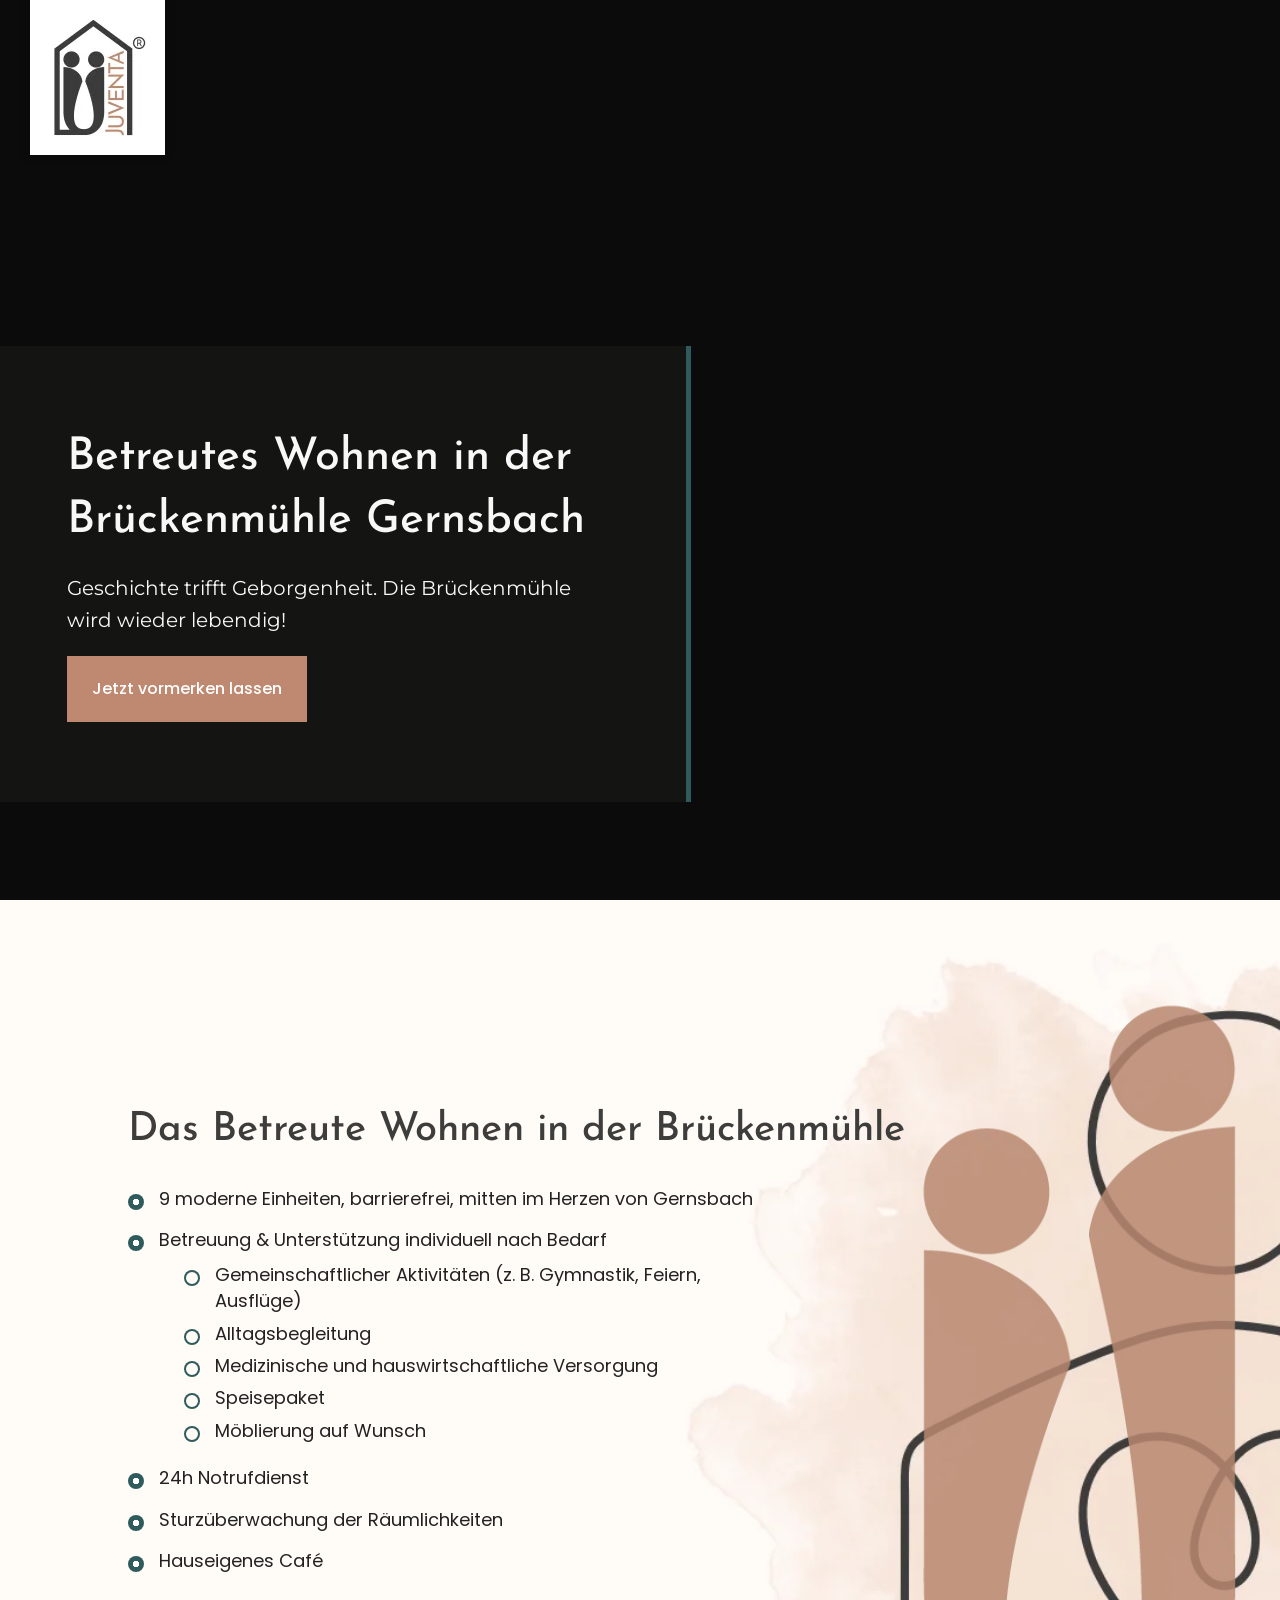
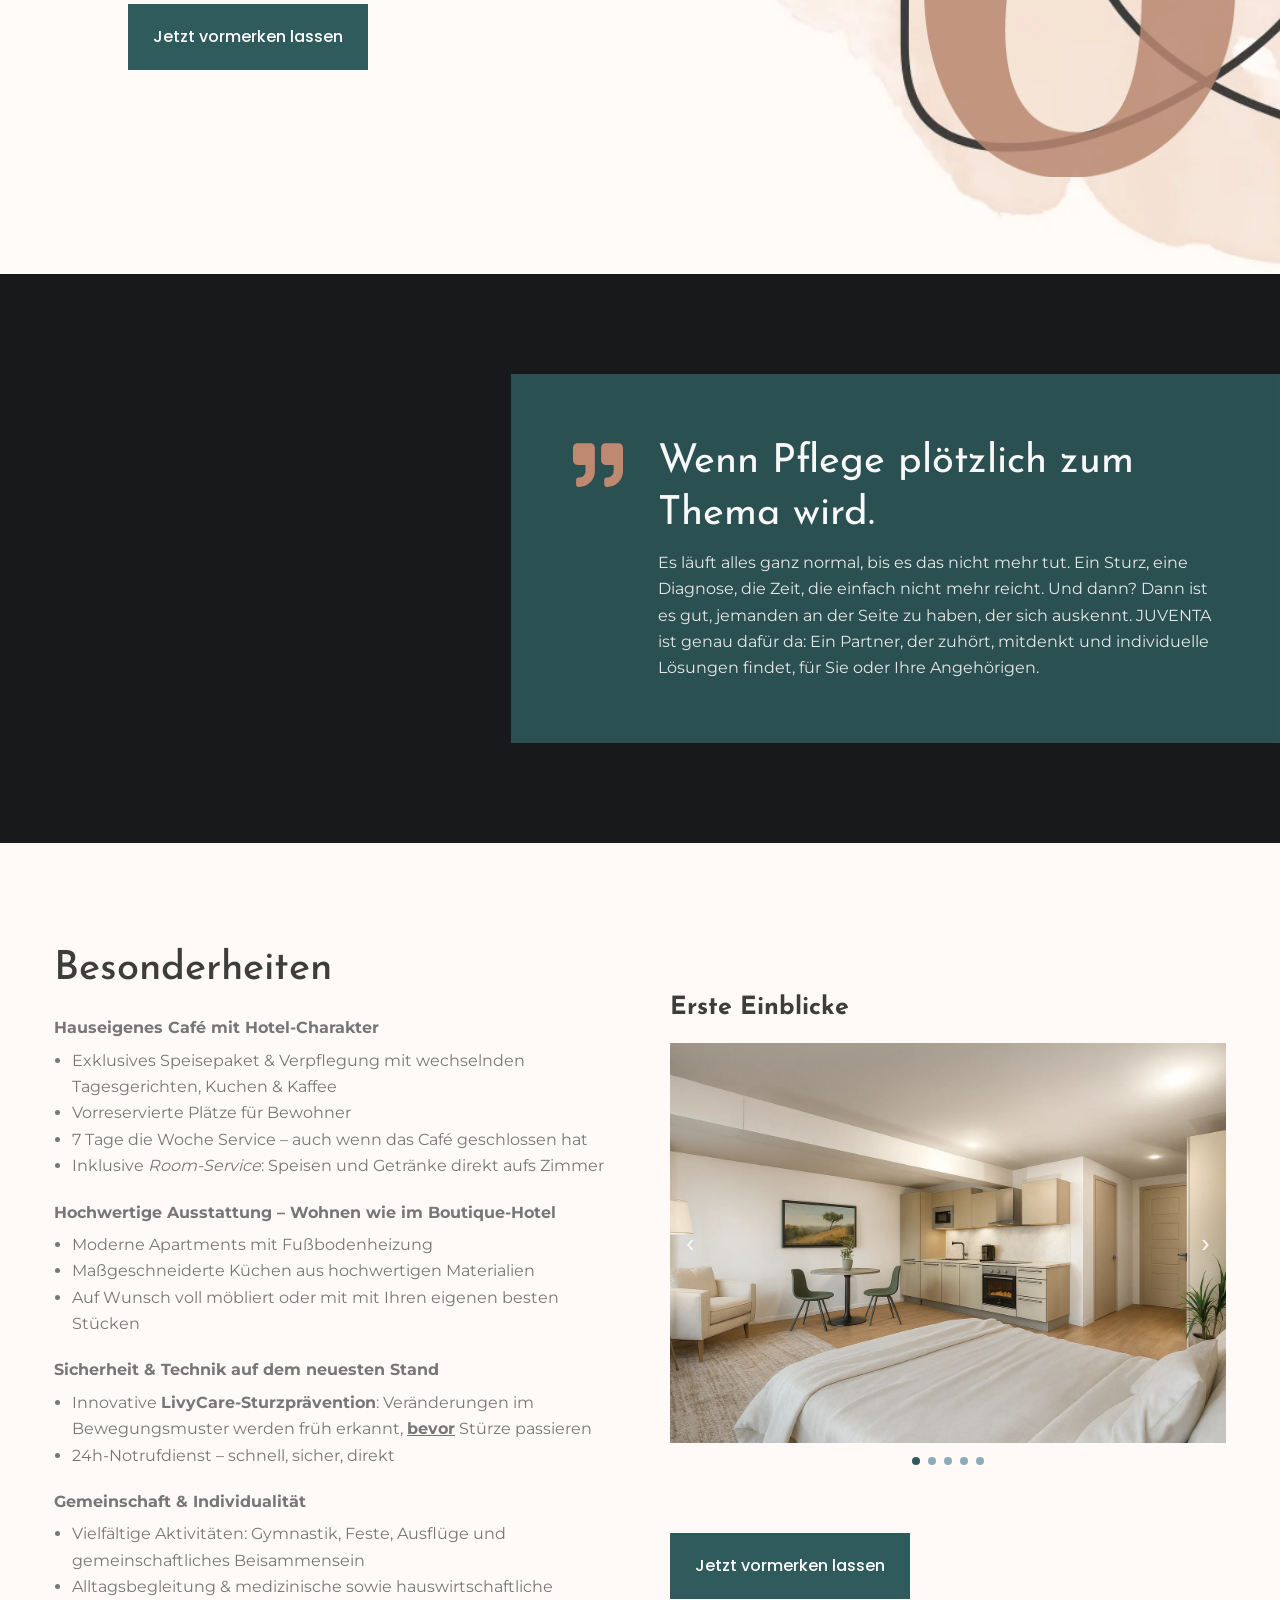
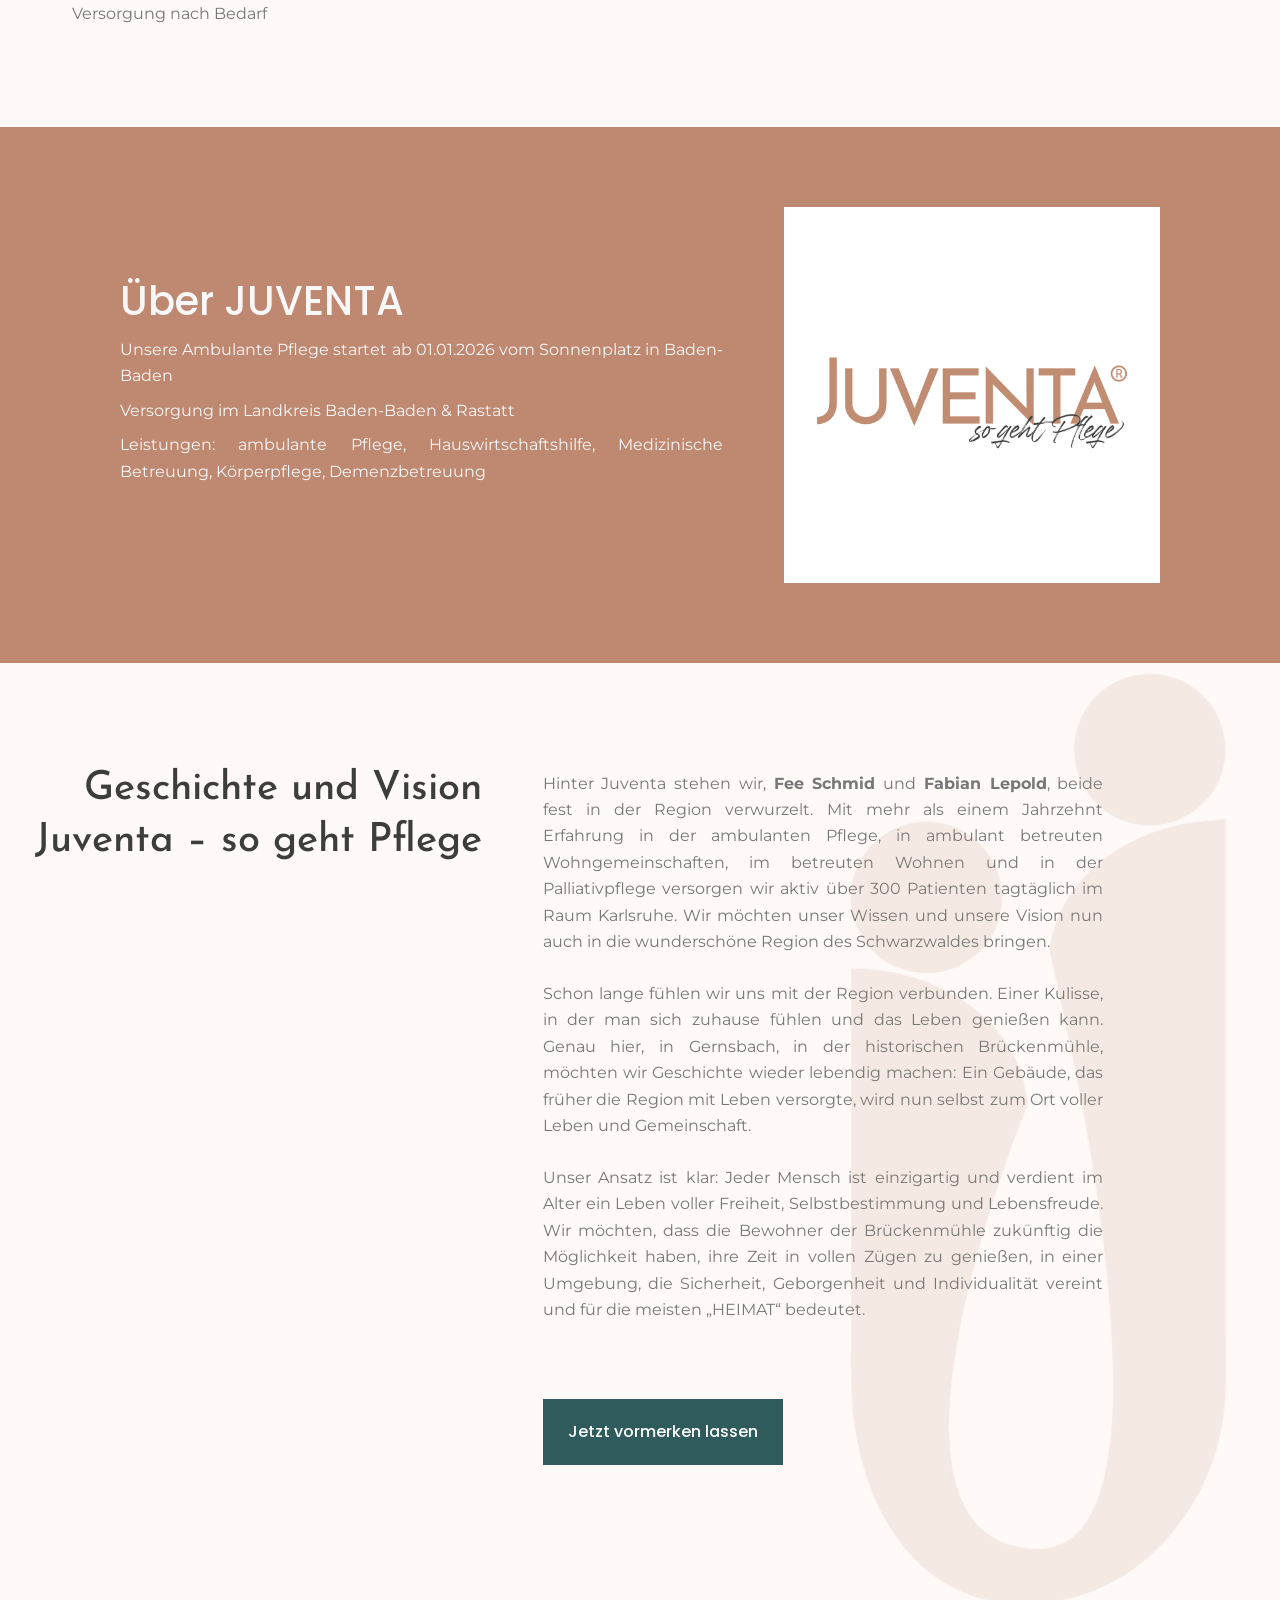
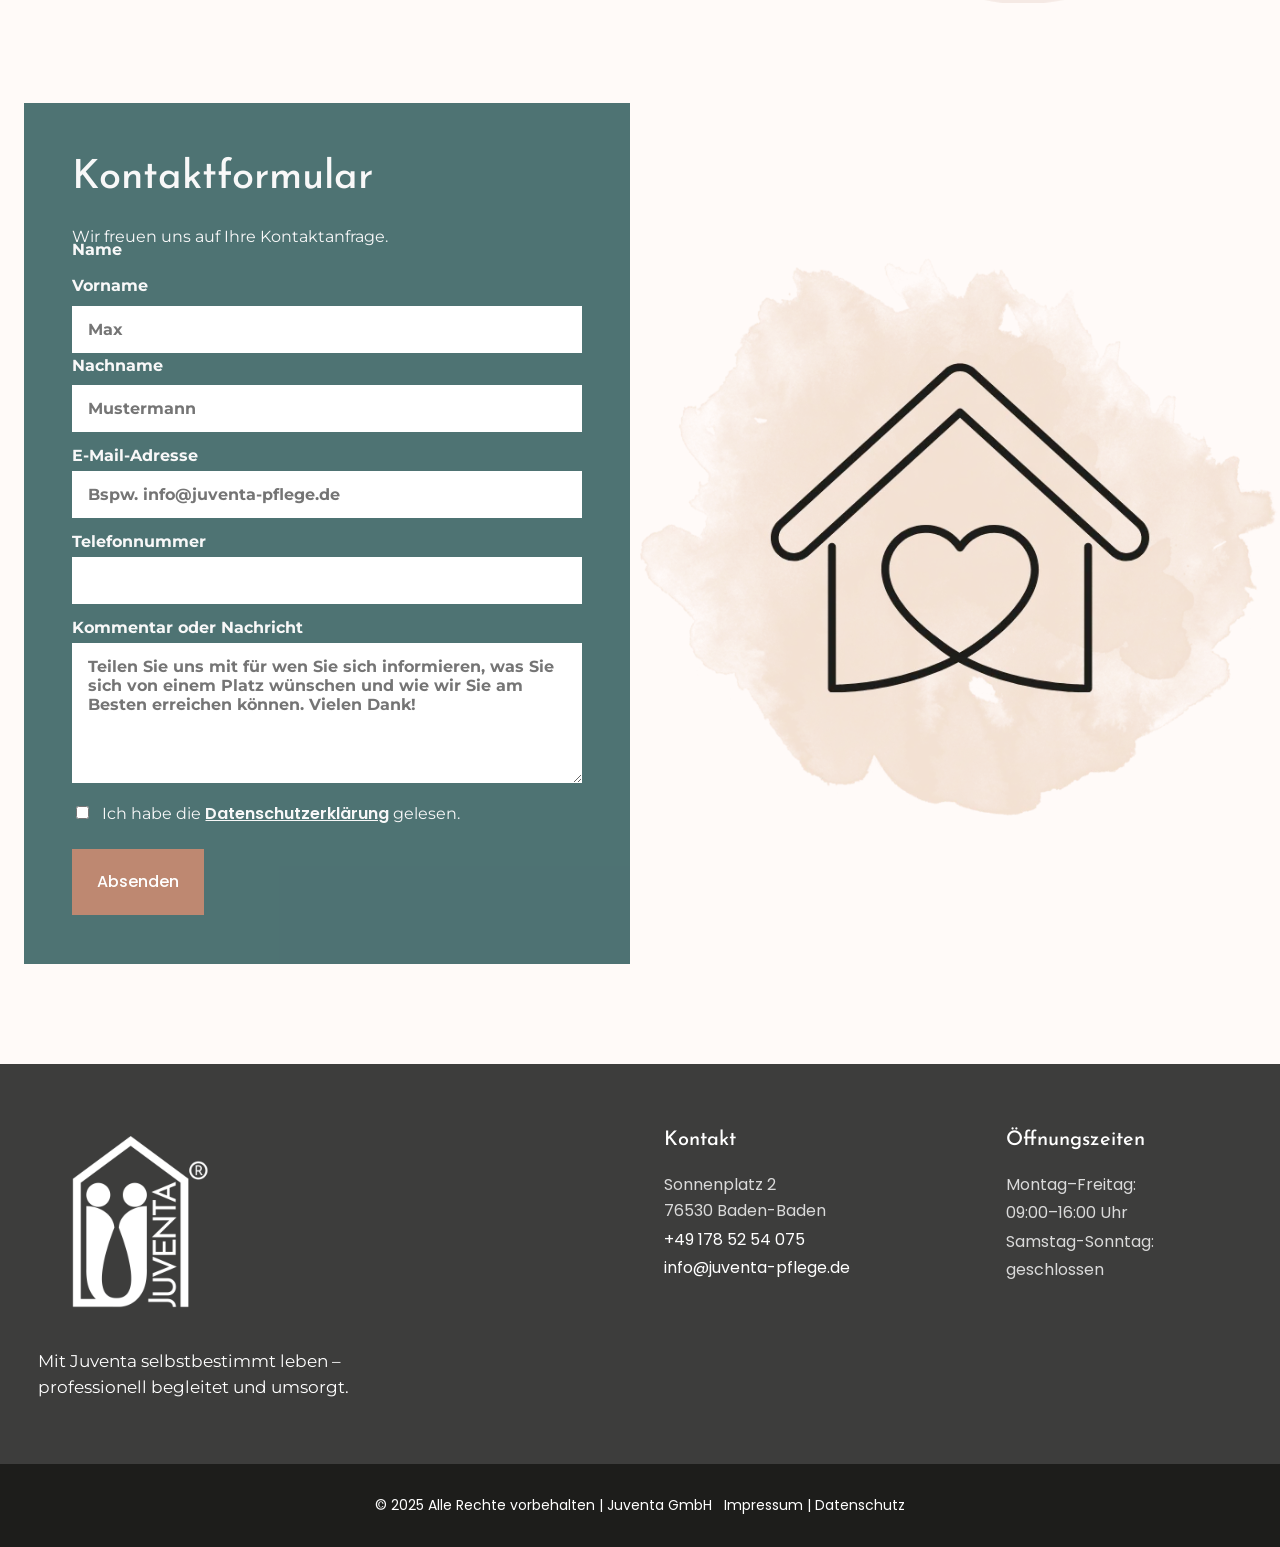
==== commit aa53bb37: "Improve WordPress fields and SEO seeds" ====
--- a/index.html
+++ b/index.html
@@ -5,6 +5,7 @@
   <meta name="viewport" content="width=device-width,initial-scale=1">
   <title>Juventa Pflege - so geht Pflege</title>
   <meta name="description" content="Ihr Partner in Gernsbach &amp; Murgtal für ambulante Pflege, Demenzbegleitung &amp; betreutes Wohnen. Kompetent, fürsorglich, zuverlässig.">
+  <meta name="leadwerk:focus-keyphrase" content="Betreutes Wohnen Gernsbach">
   <meta property="og:title" content="Juventa Pflege - so geht Pflege">
   <meta property="og:description" content="Ihr Partner in Gernsbach &amp; Murgtal für ambulante Pflege, Demenzbegleitung &amp; betreutes Wohnen. Kompetent, fürsorglich, zuverlässig.">
   <meta property="og:image" content="assets/og-default.webp">
@@ -42,7 +43,7 @@
       <div class="hero-panel">
         <h1 data-lw-field="hero.title" data-lw-type="richtext">Betreutes Wohnen in der Brückenmühle Gernsbach</h1>
         <p class="lead" data-lw-field="hero.intro" data-lw-type="textarea">Geschichte trifft Geborgenheit. Die Brückenmühle wird wieder lebendig!</p>
-        <a class="btn" href="#kontakt" data-lw-field="hero.primary_cta" data-lw-type="page_reference">Jetzt vormerken lassen</a>
+        <a class="btn" href="./index.html#kontakt" data-lw-field="hero.primary_cta" data-lw-type="page_reference">Jetzt vormerken lassen</a>
       </div>
     </section>
 
@@ -92,34 +93,26 @@
           <div data-lw-repeater="features.items">
             <article class="feature-block" data-lw-item-key="cafe">
               <h3 data-lw-field="features.label" data-lw-type="text">Hauseigenes Café mit Hotel-Charakter</h3>
-              <ul data-lw-field="features.copy" data-lw-type="html">
-                <li>Exklusives Speisepaket &amp; Verpflegung mit wechselnden Tagesgerichten, Kuchen &amp; Kaffee</li>
+              <ul data-lw-field="features.copy" data-lw-type="richtext"><li>Exklusives Speisepaket &amp; Verpflegung mit wechselnden Tagesgerichten, Kuchen &amp; Kaffee</li>
                 <li>Vorreservierte Plätze für Bewohner</li>
                 <li>7 Tage die Woche Service – auch wenn das Café geschlossen hat</li>
-                <li>Inklusive <i>Room-Service</i>: Speisen und Getränke direkt aufs Zimmer</li>
-              </ul>
+                <li>Inklusive <i>Room-Service</i>: Speisen und Getränke direkt aufs Zimmer</li></ul>
             </article>
             <article class="feature-block" data-lw-item-key="fitout">
               <h3 data-lw-field="features.label" data-lw-type="text">Hochwertige Ausstattung – Wohnen wie im Boutique-Hotel</h3>
-              <ul data-lw-field="features.copy" data-lw-type="html">
-                <li>Moderne Apartments mit Fußbodenheizung</li>
+              <ul data-lw-field="features.copy" data-lw-type="richtext"><li>Moderne Apartments mit Fußbodenheizung</li>
                 <li>Maßgeschneiderte Küchen aus hochwertigen Materialien</li>
-                <li>Auf Wunsch voll möbliert oder mit mit Ihren eigenen besten Stücken</li>
-              </ul>
+                <li>Auf Wunsch voll möbliert oder mit mit Ihren eigenen besten Stücken</li></ul>
             </article>
             <article class="feature-block" data-lw-item-key="safety">
               <h3 data-lw-field="features.label" data-lw-type="text">Sicherheit &amp; Technik auf dem neuesten Stand</h3>
-              <ul data-lw-field="features.copy" data-lw-type="html">
-                <li>Innovative <strong>LivyCare-Sturzprävention</strong>: Veränderungen im Bewegungsmuster werden früh erkannt, <strong><u>bevor</u></strong> Stürze passieren</li>
-                <li>24h-Notrufdienst – schnell, sicher, direkt</li>
-              </ul>
+              <ul data-lw-field="features.copy" data-lw-type="richtext"><li>Innovative <strong>LivyCare-Sturzprävention</strong>: Veränderungen im Bewegungsmuster werden früh erkannt, <strong><u>bevor</u></strong> Stürze passieren</li>
+                <li>24h-Notrufdienst – schnell, sicher, direkt</li></ul>
             </article>
             <article class="feature-block" data-lw-item-key="community">
               <h3 data-lw-field="features.label" data-lw-type="text">Gemeinschaft &amp; Individualität</h3>
-              <ul data-lw-field="features.copy" data-lw-type="html">
-                <li>Vielfältige Aktivitäten: Gymnastik, Feste, Ausflüge und gemeinschaftliches Beisammensein</li>
-                <li>Alltagsbegleitung &amp; medizinische sowie hauswirtschaftliche Versorgung nach Bedarf</li>
-              </ul>
+              <ul data-lw-field="features.copy" data-lw-type="richtext"><li>Vielfältige Aktivitäten: Gymnastik, Feste, Ausflüge und gemeinschaftliches Beisammensein</li>
+                <li>Alltagsbegleitung &amp; medizinische sowie hauswirtschaftliche Versorgung nach Bedarf</li></ul>
             </article>
           </div>
         </div>
@@ -156,7 +149,7 @@
             <li data-lw-item-key="services" data-lw-field="outpatient.item" data-lw-type="text">Leistungen: ambulante Pflege, Hauswirtschaftshilfe, Medizinische Betreuung, Körperpflege, Demenzbetreuung</li>
           </ul>
         </div>
-        <img class="wortmarke" data-lw-field="outpatient.mark" data-lw-type="image" src="assets/wortmarke-juventa.webp" alt="Juventa, so geht Pflege">
+        <img class="wortmarke" data-lw-field="outpatient.mark" data-lw-type="image" src="./assets/editorial/wortmarke-juventa-f06b23c684.webp" alt="Juventa, so geht Pflege">
       </div>
     </section>
 
@@ -164,8 +157,8 @@
       <div class="story">
         <div class="story-visual">
           <h2 data-lw-field="story.title" data-lw-type="richtext">Geschichte und Vision<br>Juventa – so geht Pflege</h2>
-          <img class="team-photo anim anim-left" data-lw-field="story.image" data-lw-type="image" src="assets/team-fee-fabian.webp" alt="Fee Schmid, Fabian Lepold und das Juventa-Team">
-          <p class="start-badge anim anim-left anim-slow" data-lw-field="story.start" data-lw-type="text"><svg class="start-badge-icon" viewBox="0 0 192 512" aria-hidden="true"><path fill="currentColor" d="M20 424.229h20V279.771H20c-11.046 0-20-8.954-20-20V212c0-11.046 8.954-20 20-20h112c11.046 0 20 8.954 20 20v212.229h20c11.046 0 20 8.954 20 20V492c0 11.046-8.954 20-20 20H20c-11.046 0-20-8.954-20-20v-47.771c0-11.046 8.954-20 20-20zM96 0C54.132 0 20 34.132 20 76s34.132 76 76 76 76-34.132 76-76S137.868 0 96 0z"/></svg>Start ab 01.07.2026</p>
+          <img class="team-photo anim anim-left" data-lw-field="story.image" data-lw-type="image" src="./assets/editorial/team-fee-fabian-9e348b56ff.webp" alt="Fee Schmid, Fabian Lepold und das Juventa-Team">
+          <p class="start-badge anim anim-left anim-slow" data-lw-field="story.start" data-lw-type="text">Start ab 01.07.2026</p>
         </div>
         <div class="story-copy">
           <p data-lw-field="story.p1" data-lw-type="richtext">Hinter Juventa stehen wir, <strong>Fee Schmid</strong> und <strong>Fabian Lepold</strong>, beide fest in der Region verwurzelt. Mit mehr als einem Jahrzehnt Erfahrung in der ambulanten Pflege, in ambulant betreuten Wohngemeinschaften, im betreuten Wohnen und in der Palliativpflege versorgen wir aktiv über 300 Patienten tagtäglich im Raum Karlsruhe. Wir möchten unser Wissen und unsere Vision nun auch in die wunderschöne Region des Schwarzwaldes bringen.</p>
@@ -229,7 +222,7 @@
       </div>
       <div>
         <h4>Öffnungszeiten</h4>
-        <ul data-lw-global="contact.hours" data-lw-type="html">
+        <ul data-lw-global="contact.hours" data-lw-type="richtext">
           <li>Montag–Freitag:</li>
           <li>09:00–16:00 Uhr</li>
           <li>Samstag-Sonntag:</li>
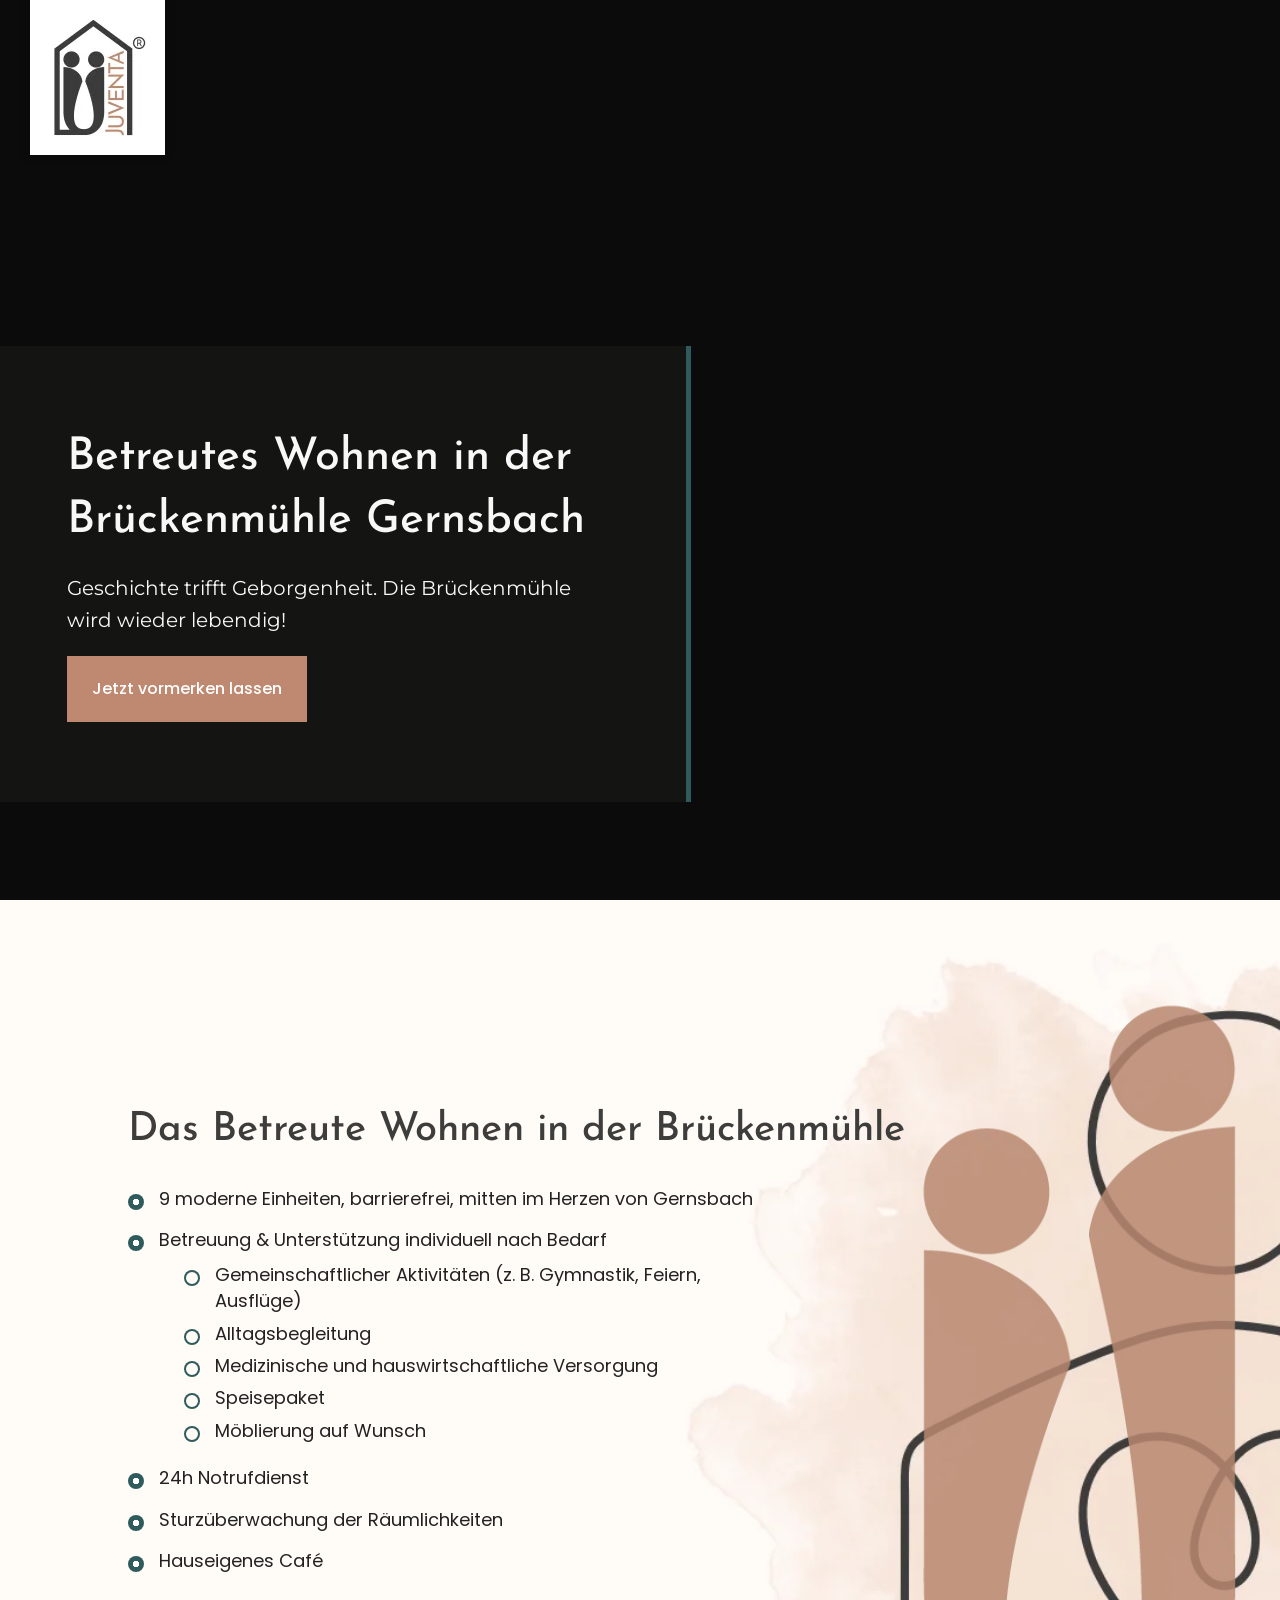
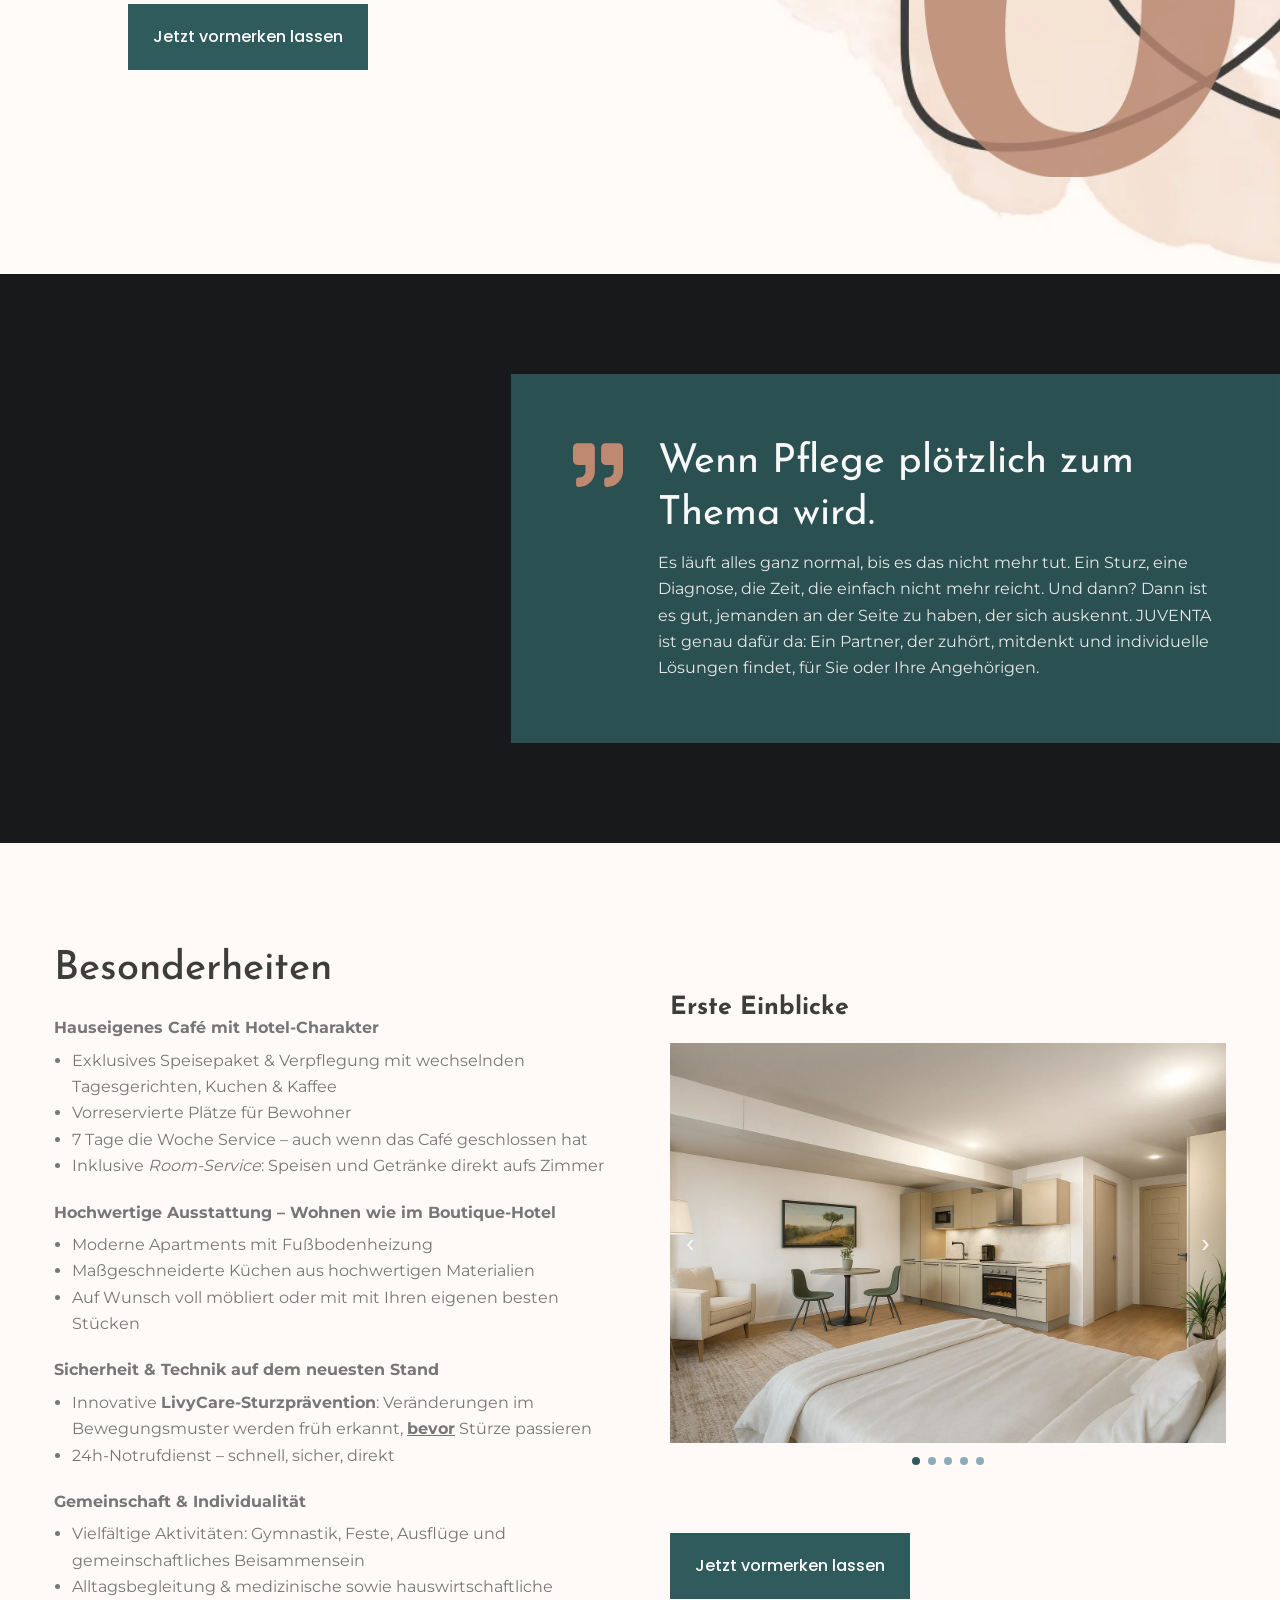
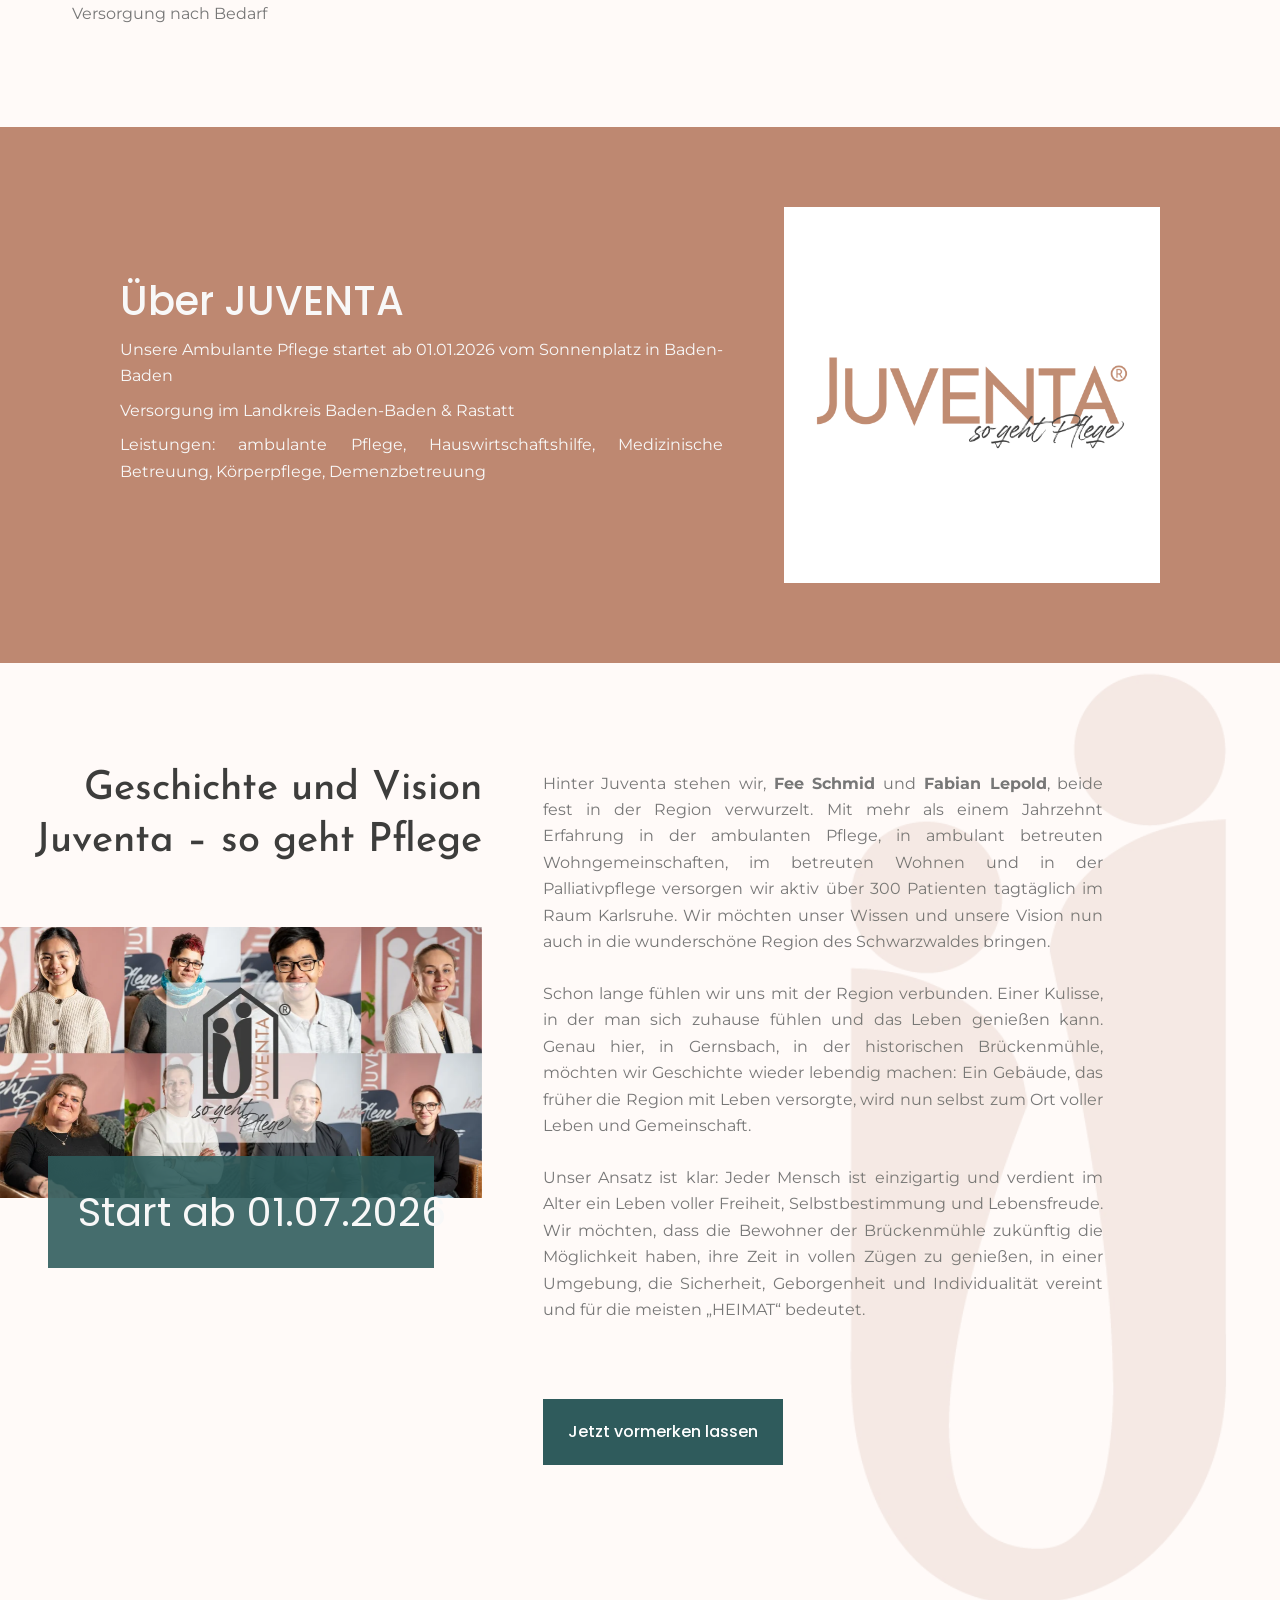
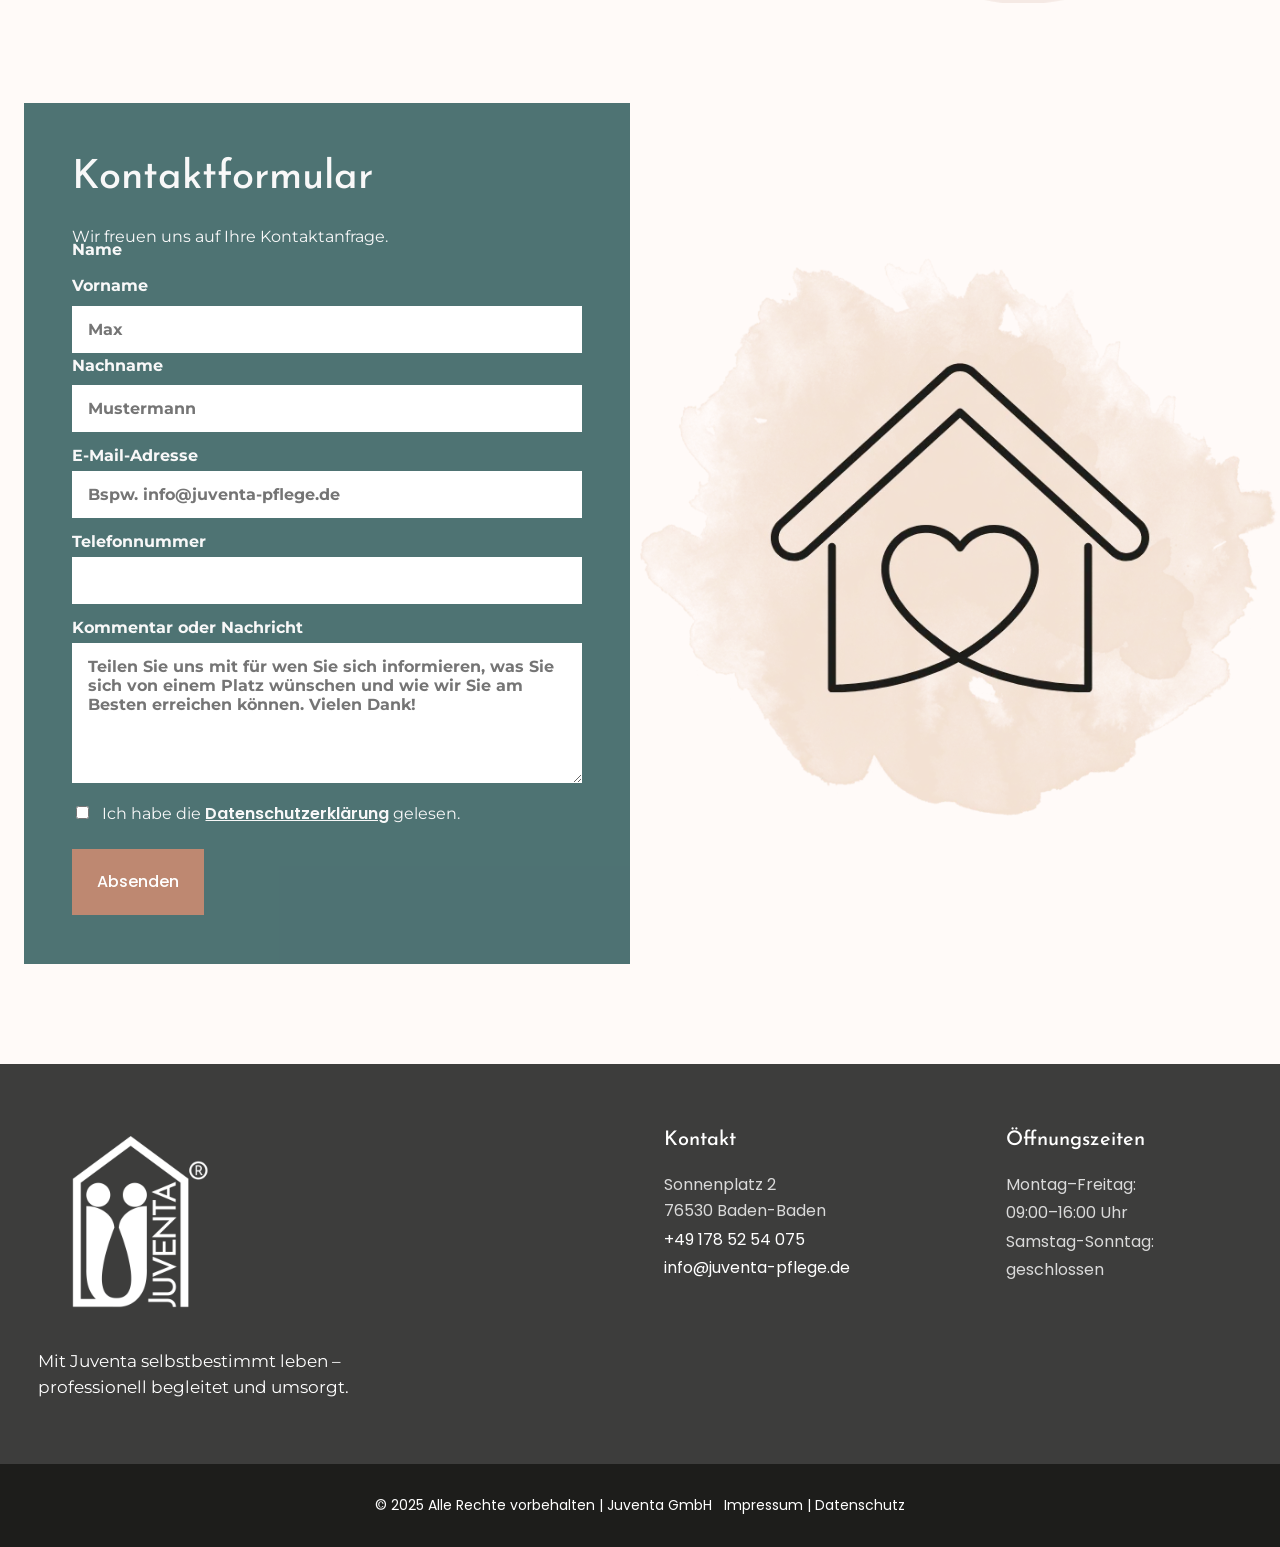
==== commit d94aa90f: "Update Juventa story heading" ====
--- a/index.html
+++ b/index.html
@@ -156,7 +156,7 @@
     <section class="section section--paper section--story" data-lw-section="story">
       <div class="story">
         <div class="story-visual">
-          <h2 data-lw-field="story.title" data-lw-type="richtext">Geschichte und Vision<br>Juventa – so geht Pflege</h2>
+          <h2 data-lw-field="story.title" data-lw-type="richtext">Geschichte und Vision Juventa – so geht Pflege</h2>
           <img class="team-photo anim anim-left" data-lw-field="story.image" data-lw-type="image" src="./assets/editorial/team-fee-fabian-9e348b56ff.webp" alt="Fee Schmid, Fabian Lepold und das Juventa-Team">
           <p class="start-badge anim anim-left anim-slow" data-lw-field="story.start" data-lw-type="text">Start ab 01.07.2026</p>
         </div>
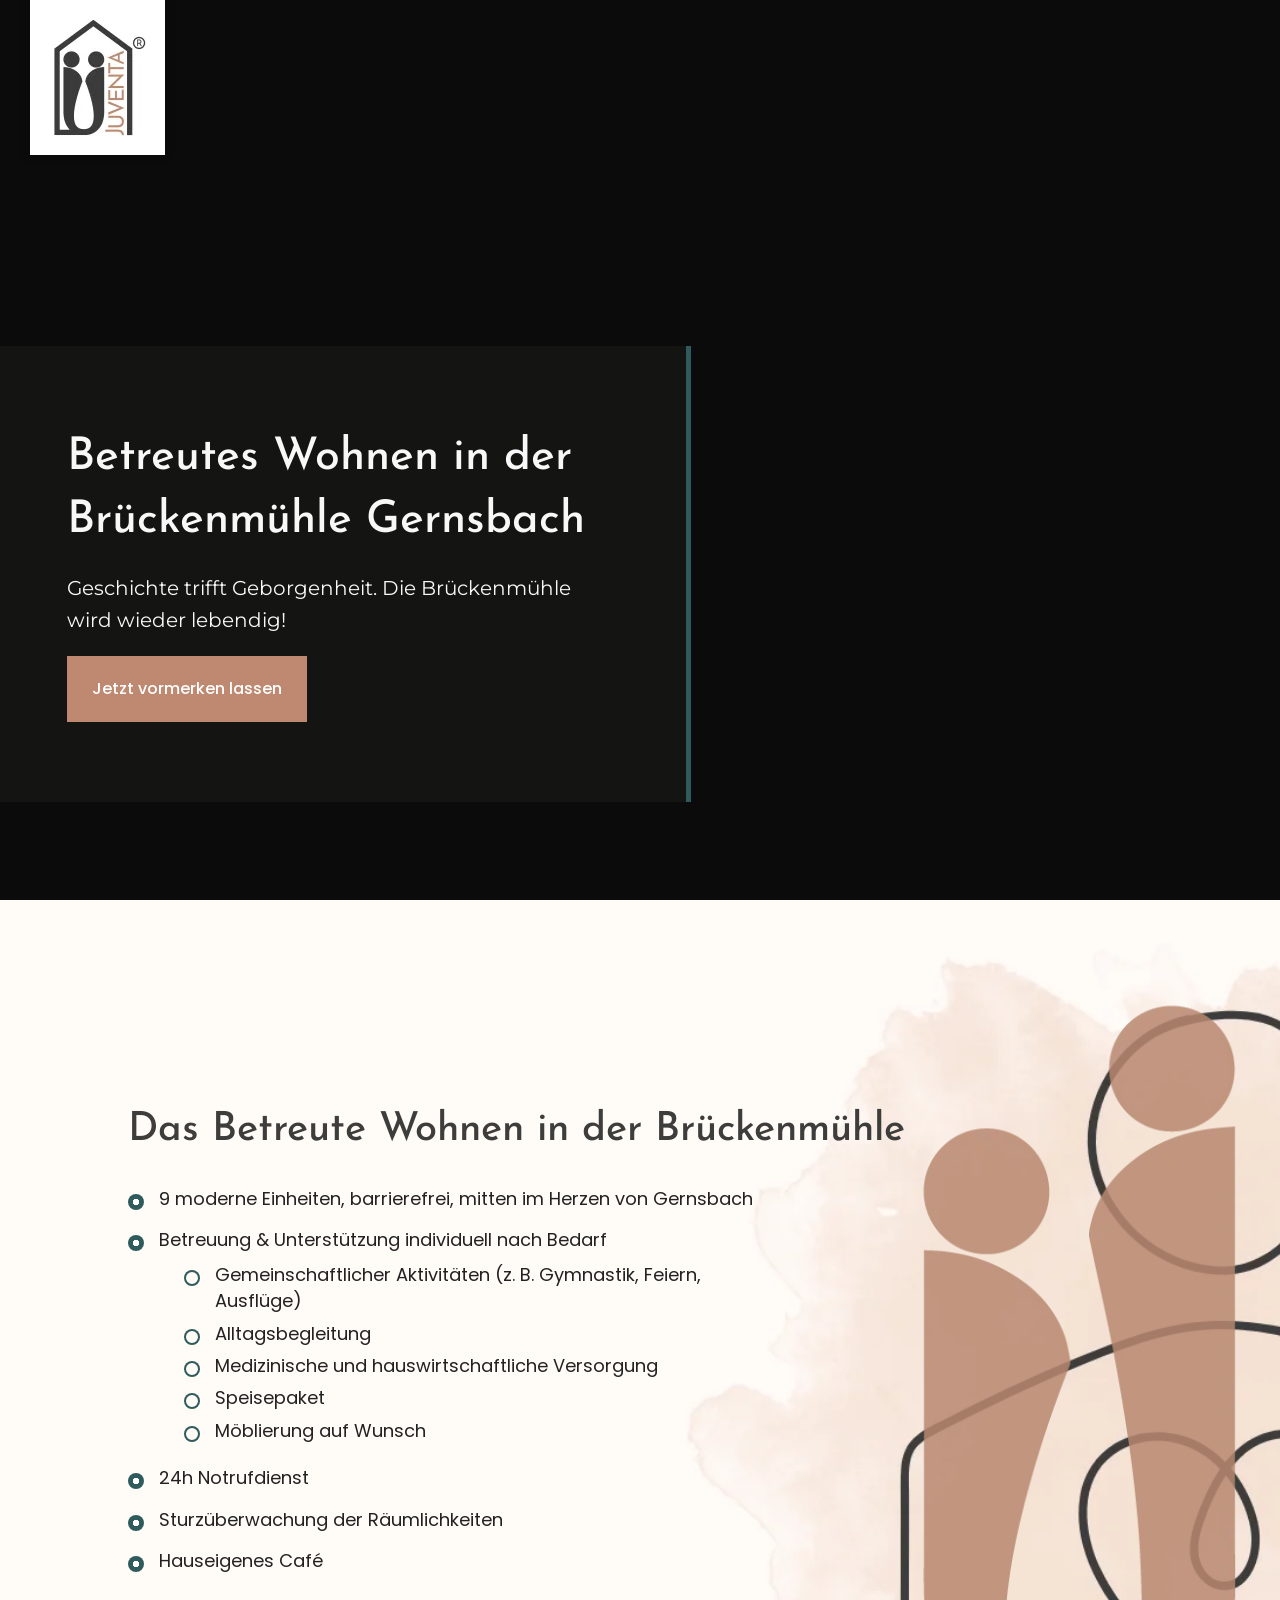
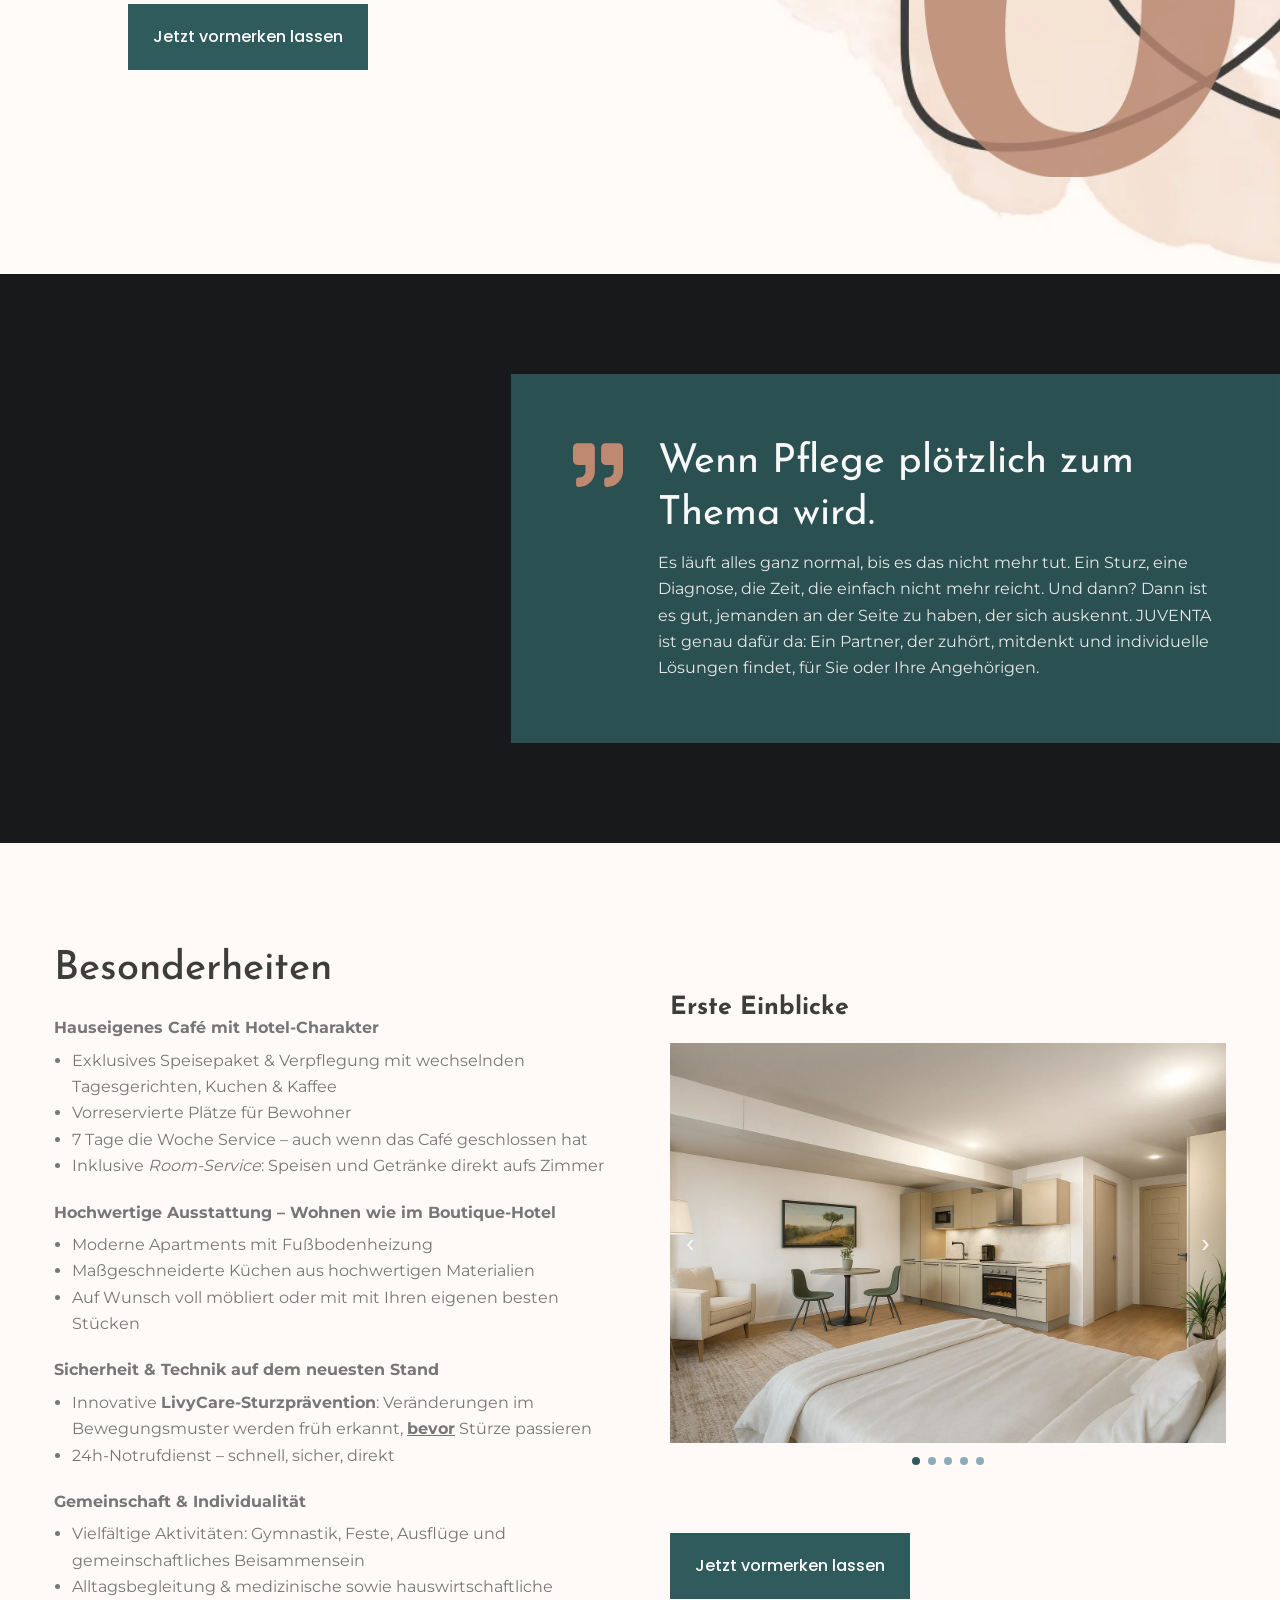
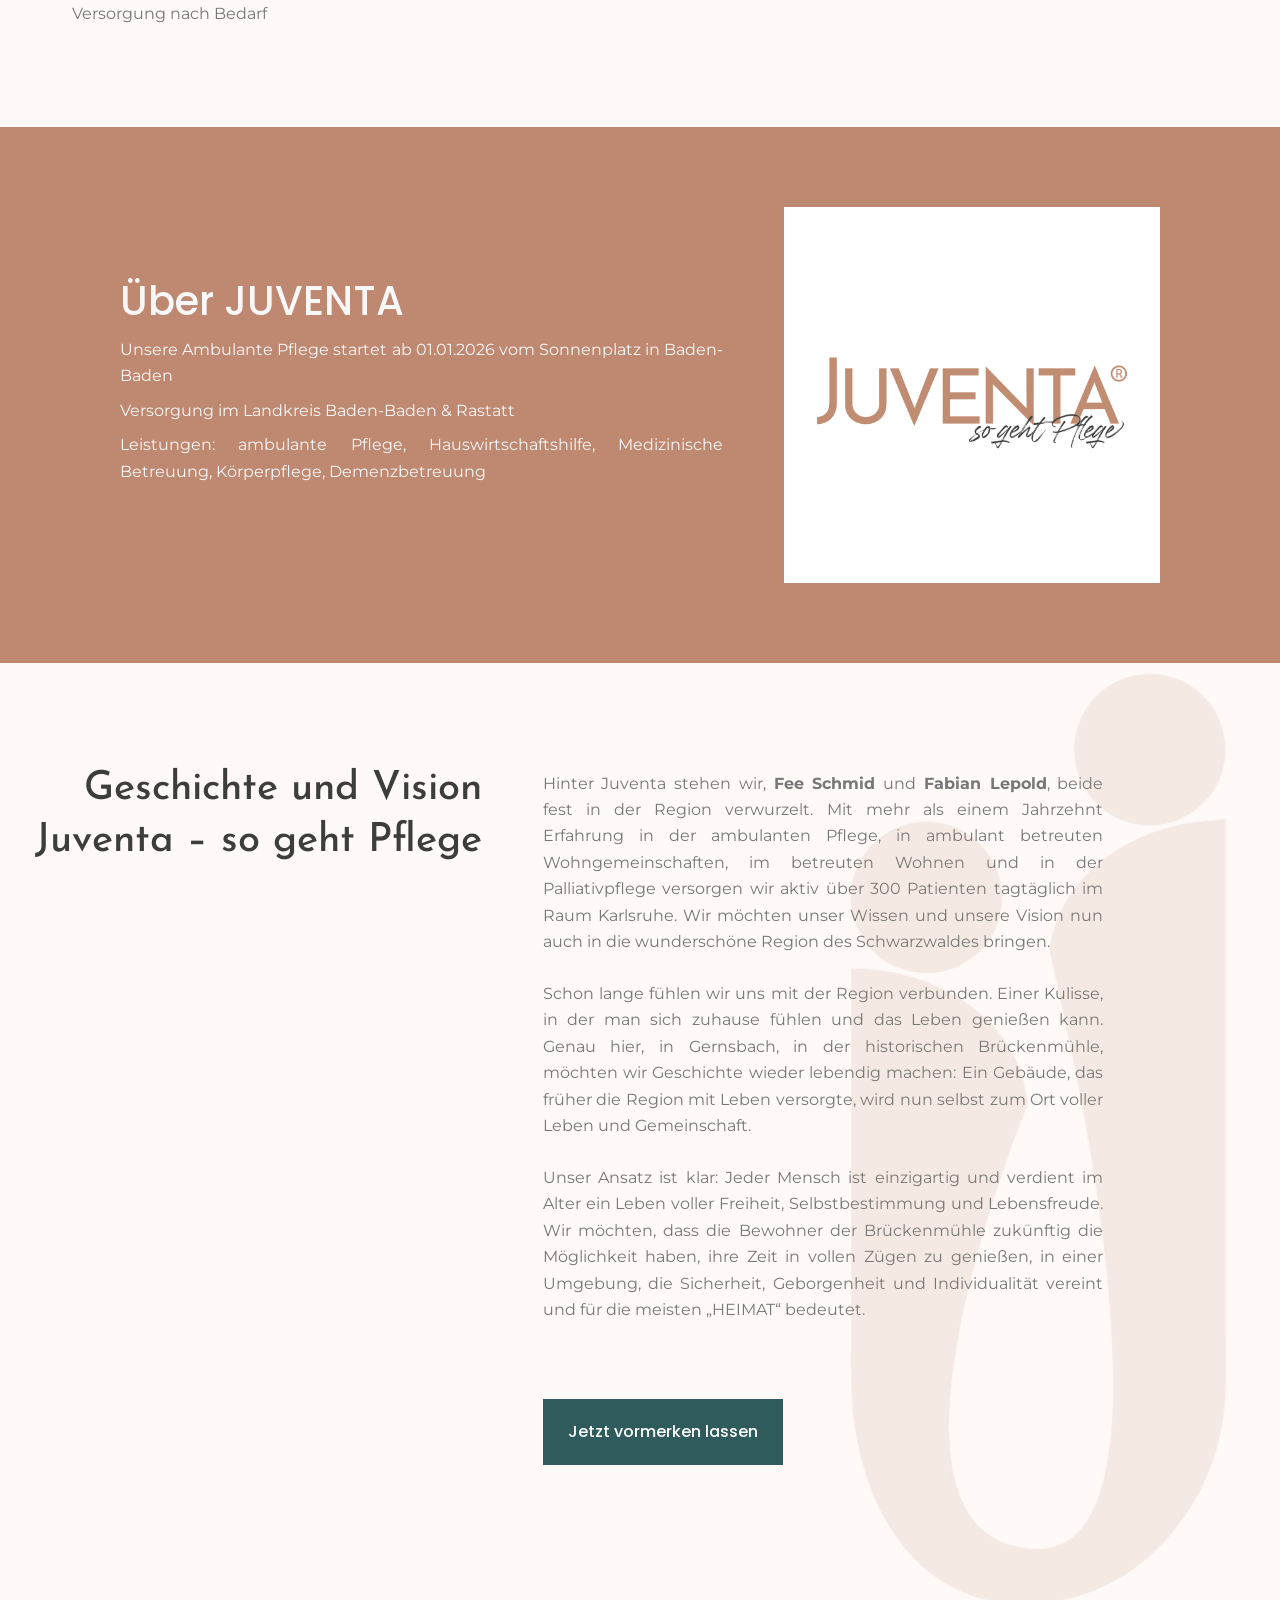
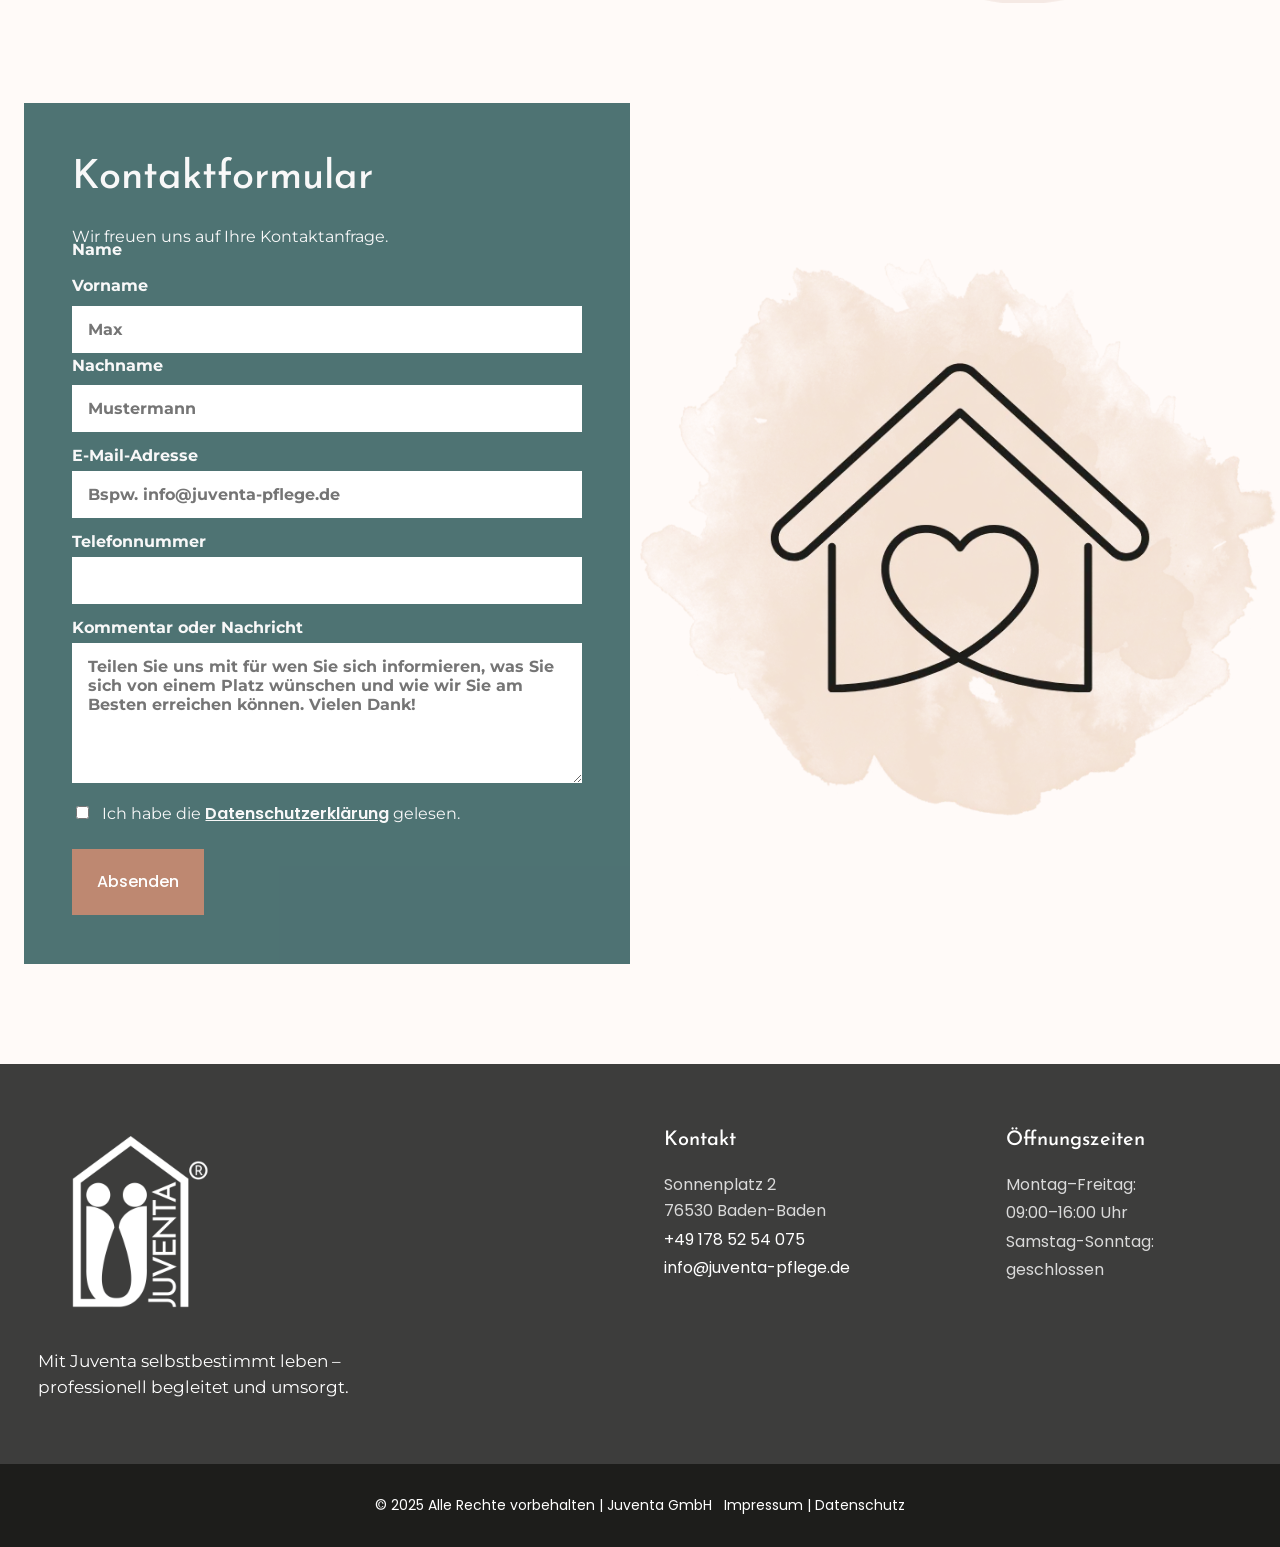
==== commit e8a9d2cb: "Add Karriere page with application form Karriereseite mit Stellenangebot Pflegefachkraft Baden-Baden" ====
--- a/index.html
+++ b/index.html
@@ -24,6 +24,7 @@
       <div class="nav-links" id="menu">
         <a href="leistungen.html" data-lw-page-ref="juventa-static-leistungen-v1">Leistungen</a>
         <a href="ueber-uns.html" data-lw-page-ref="juventa-static-ueber-uns-v1">Über uns</a>
+        <a href="karriere.html" data-lw-page-ref="juventa-static-karriere-v1">Karriere</a>
         <a href="kontakt.html" data-lw-page-ref="juventa-static-kontakt-v1">Kontakt</a>
         <a class="btn" href="#kontakt">Jetzt vormerken lassen</a>
       </div>
--- a/css/styles.css
+++ b/css/styles.css
@@ -328,6 +328,10 @@
   background-image: url("../assets/texture-hintergrund.webp");
   background-size: cover;
   background-position: center;
+  /* The mouse-following texture is intentionally oversized. Keep its motion,
+     but crop it at the section boundary so it can never widen the viewport. */
+  overflow: hidden;
+  overflow: clip;
 }
 .section--cream .fx-layer {
   position: absolute;
@@ -855,6 +859,145 @@
 .prose { max-width: 760px; color: var(--heading); }
 .prose h2 { margin-top: 2em; font-size: 1.45rem; }
 .prose h3 { margin-top: 1.4em; }
+
+/* Legal pages use the tall fixed brand header, but keep the reading surface
+   calm and the shorter legal footer compact. */
+.legal-page main {
+  padding-top: 155px;
+  background:
+    radial-gradient(circle at 92% 8%, rgb(190 136 113 / 18%), transparent 28rem),
+    var(--cream);
+}
+.legal-page .page-hero {
+  position: relative;
+  isolation: isolate;
+  overflow: hidden;
+  padding: clamp(48px, 6vw, 80px) 0 clamp(72px, 8vw, 112px);
+}
+.legal-page .page-hero::after {
+  content: "";
+  position: absolute;
+  z-index: -1;
+  width: min(38vw, 470px);
+  aspect-ratio: 1;
+  right: -8%;
+  bottom: -18%;
+  background: url("../assets/texture-icon.webp") center / contain no-repeat;
+  opacity: .12;
+  pointer-events: none;
+}
+.legal-page .prose {
+  width: min(900px, calc(100% - 48px));
+  max-width: none;
+  margin-inline: auto;
+  padding: clamp(34px, 6vw, 72px);
+  background: rgb(255 250 248 / 94%);
+  border-left: 6px solid var(--teal);
+  box-shadow: 0 24px 70px rgb(61 61 60 / 10%);
+}
+.legal-page .prose > h1 {
+  margin: 0 0 clamp(30px, 5vw, 52px);
+  padding-bottom: 22px;
+  border-bottom: 1px solid rgb(47 91 92 / 18%);
+  font-size: clamp(2.5rem, 5vw, 4.2rem);
+  line-height: 1.05;
+}
+.legal-page .prose h2 {
+  margin: 2.2rem 0 .65rem;
+  color: var(--teal);
+  font-family: "Josefin Sans", sans-serif;
+  font-size: clamp(1.35rem, 2.2vw, 1.7rem);
+  line-height: 1.25;
+}
+.legal-page .prose h2:first-child { margin-top: 0; }
+.legal-page .prose p {
+  max-width: 72ch;
+  margin: 0 0 1.15rem;
+  color: #5f5f5d;
+  line-height: 1.75;
+}
+.legal-page .prose a {
+  color: var(--teal);
+  font-weight: 500;
+  overflow-wrap: anywhere;
+  text-underline-offset: .18em;
+}
+.legal-page .site-footer { padding: 0; }
+.legal-page .site-footer > .wrap {
+  width: min(1100px, calc(100% - 48px));
+  min-height: 220px;
+  display: grid;
+  grid-template-columns: auto minmax(0, 1fr);
+  align-items: center;
+  gap: clamp(28px, 6vw, 72px);
+  margin-inline: auto;
+  padding: 38px 0;
+}
+.legal-page .site-footer .footer-brand {
+  width: 132px;
+  margin: 0;
+}
+.legal-page .site-footer .footer-legal {
+  width: auto;
+  justify-content: flex-end;
+  padding: 0;
+  background: transparent;
+  text-align: right;
+}
+
+/* WordPress installations upgraded from an early GTD release can temporarily
+   miss the imported body class. Keep the legal layout stable from its semantic
+   section marker as well, including the common 1280–1920px desktop range. */
+body:has([data-lw-section="legal"]) main,
+body:has([data-lw-section="privacy"]) main {
+  padding-top: 155px;
+  background:
+    radial-gradient(circle at 92% 8%, rgb(190 136 113 / 18%), transparent 28rem),
+    var(--cream);
+}
+body:has([data-lw-section="legal"]) .page-hero,
+body:has([data-lw-section="privacy"]) .page-hero {
+  position: relative;
+  isolation: isolate;
+  overflow: hidden;
+  padding: clamp(48px, 6vw, 80px) 0 clamp(72px, 8vw, 112px);
+}
+[data-lw-section="legal"].prose,
+[data-lw-section="privacy"].prose {
+  width: min(900px, calc(100% - 48px));
+  max-width: none;
+  margin-inline: auto;
+  padding: clamp(34px, 6vw, 72px);
+  background: rgb(255 250 248 / 94%);
+  border-left: 6px solid var(--teal);
+  box-shadow: 0 24px 70px rgb(61 61 60 / 10%);
+}
+body:has([data-lw-section="legal"]) .site-footer,
+body:has([data-lw-section="privacy"]) .site-footer { padding: 0; }
+body:has([data-lw-section="legal"]) .site-footer > .wrap,
+body:has([data-lw-section="privacy"]) .site-footer > .wrap {
+  width: min(1100px, calc(100% - 48px));
+  min-height: 220px;
+  display: grid;
+  grid-template-columns: auto minmax(0, 1fr);
+  align-items: center;
+  gap: clamp(28px, 6vw, 72px);
+  margin-inline: auto;
+  padding: 38px 0;
+}
+body:has([data-lw-section="legal"]) .site-footer .footer-brand,
+body:has([data-lw-section="privacy"]) .site-footer .footer-brand {
+  width: 132px;
+  margin: 0;
+}
+body:has([data-lw-section="legal"]) .site-footer .footer-legal,
+body:has([data-lw-section="privacy"]) .site-footer .footer-legal {
+  width: auto;
+  justify-content: flex-end;
+  padding: 0;
+  background: transparent;
+  text-align: right;
+}
 .cards {
   display: grid;
   grid-template-columns: repeat(2, minmax(0, 1fr));
@@ -973,6 +1116,169 @@
   .section--countdown { background-attachment: scroll; }
 }
 
+/* 404 and thank-you pages */
+.utility-page {
+  min-height: 100vh;
+  min-height: 100svh;
+  display: flex;
+  flex-direction: column;
+  background: var(--cream);
+}
+.utility-main { flex: 1; }
+.utility-stage {
+  position: relative;
+  isolation: isolate;
+  min-height: 720px;
+  display: grid;
+  place-items: center;
+  overflow: hidden;
+  padding: 190px 0 96px;
+  background:
+    radial-gradient(circle at 12% 18%, rgb(190 136 113 / 34%), transparent 30rem),
+    linear-gradient(135deg, rgb(255 250 248 / 92%), rgb(243 236 228 / 96%)),
+    url("../assets/texture-hintergrund.webp") center / cover;
+}
+.utility-stage::before,
+.utility-stage::after {
+  content: "";
+  position: absolute;
+  z-index: -1;
+  border-radius: 50%;
+  pointer-events: none;
+}
+.utility-stage::before {
+  width: 460px;
+  aspect-ratio: 1;
+  right: -120px;
+  top: 80px;
+  border: 1px solid rgb(47 91 92 / 18%);
+  box-shadow: 0 0 0 70px rgb(47 91 92 / 4%), 0 0 0 140px rgb(47 91 92 / 3%);
+}
+.utility-stage::after {
+  width: 220px;
+  aspect-ratio: 1;
+  left: -100px;
+  bottom: -70px;
+  background: rgb(190 136 113 / 18%);
+  filter: blur(2px);
+}
+.utility-layout {
+  position: relative;
+  z-index: 1;
+  display: grid;
+  grid-template-columns: minmax(190px, 280px) minmax(0, 700px);
+  align-items: stretch;
+  justify-content: center;
+  gap: 0;
+}
+.utility-mark {
+  display: grid;
+  place-items: center;
+  min-height: 360px;
+  padding: 36px;
+  background: var(--teal);
+  border-radius: 28px 0 0 28px;
+  box-shadow: 0 28px 70px rgb(47 91 92 / 18%);
+}
+.utility-mark span {
+  color: #fff;
+  font-family: "Josefin Sans", sans-serif;
+  font-size: clamp(4rem, 8vw, 7.5rem);
+  font-weight: 500;
+  line-height: 1;
+  letter-spacing: -.05em;
+}
+.utility-mark--success { background: var(--terracotta); }
+.utility-mark--success span {
+  width: 112px;
+  height: 112px;
+  display: grid;
+  place-items: center;
+  border: 2px solid rgb(255 255 255 / 78%);
+  border-radius: 50%;
+  font-family: Montserrat, sans-serif;
+  font-size: 3.8rem;
+  font-weight: 300;
+  letter-spacing: 0;
+}
+.utility-card {
+  min-height: 360px;
+  display: flex;
+  flex-direction: column;
+  justify-content: center;
+  padding: clamp(42px, 6vw, 76px);
+  background: rgb(255 250 248 / 94%);
+  border: 1px solid rgb(47 91 92 / 10%);
+  border-left: 0;
+  border-radius: 0 28px 28px 0;
+  box-shadow: 0 28px 70px rgb(44 35 30 / 12%);
+  backdrop-filter: blur(12px);
+}
+.utility-eyebrow {
+  margin: 0 0 14px;
+  color: var(--terracotta);
+  font-family: Poppins, sans-serif;
+  font-size: .78rem;
+  font-weight: 600;
+  letter-spacing: .15em;
+  text-transform: uppercase;
+}
+.utility-card h1 {
+  max-width: 15ch;
+  margin: 0 0 20px;
+  font-size: clamp(2.35rem, 5vw, 4.35rem);
+  line-height: 1.05;
+}
+.utility-card .lead {
+  max-width: 56ch;
+  margin: 0;
+  font-size: 1.05rem;
+  line-height: 1.7;
+}
+.utility-actions {
+  display: flex;
+  flex-wrap: wrap;
+  align-items: center;
+  gap: 16px 24px;
+  margin-top: 30px;
+}
+.utility-actions .btn { margin: 0; }
+.utility-text-link {
+  display: inline-flex;
+  align-items: center;
+  gap: 8px;
+  color: var(--teal);
+  font-weight: 500;
+  text-decoration: none;
+}
+.utility-text-link:hover,
+.utility-text-link:focus-visible { color: var(--terracotta); }
+
+@media (max-width: 767px) {
+  .utility-stage {
+    min-height: 0;
+    padding: 175px 0 64px;
+  }
+  .utility-layout { grid-template-columns: 1fr; }
+  .utility-mark {
+    min-height: 150px;
+    border-radius: 22px 22px 0 0;
+  }
+  .utility-mark span { font-size: clamp(3.7rem, 20vw, 5.5rem); }
+  .utility-mark--success span { width: 86px; height: 86px; font-size: 3rem; }
+  .utility-card {
+    min-height: 0;
+    padding: 36px 26px 40px;
+    border: 1px solid rgb(47 91 92 / 10%);
+    border-top: 0;
+    border-radius: 0 0 22px 22px;
+  }
+  .utility-card h1 { font-size: clamp(2rem, 10vw, 3rem); }
+  .utility-actions { align-items: stretch; flex-direction: column; }
+  .utility-actions .btn { width: 100%; }
+  .utility-text-link { justify-content: center; min-height: 44px; }
+}
+
 @media (max-width: 1024px) {
   .wrap,
   .wrap--narrow,
@@ -1148,4 +1454,69 @@
     box-shadow: 0 12px 30px rgb(0 0 0 / 8%);
   }
   body:not(.home) .is-open .nav-links { display: flex; }
-}
+
+  .legal-page main { padding-top: 115px; }
+  .legal-page .page-hero { padding: 28px 0 56px; }
+  .legal-page .page-hero::after {
+    width: 78vw;
+    right: -34%;
+    bottom: -8%;
+  }
+  .legal-page .prose {
+    width: calc(100% - 30px);
+    padding: 30px 22px 36px;
+    border-left-width: 4px;
+  }
+  .legal-page .prose > h1 {
+    margin-bottom: 28px;
+    padding-bottom: 18px;
+    font-size: clamp(2.15rem, 11vw, 3rem);
+  }
+  .legal-page .site-footer > .wrap {
+    width: calc(100% - 30px);
+    min-height: 0;
+    grid-template-columns: 1fr;
+    justify-items: center;
+    gap: 28px;
+    padding: 36px 0;
+  }
+  .legal-page .site-footer .footer-brand { width: 110px; }
+  .legal-page .site-footer .footer-legal {
+    justify-content: center;
+    text-align: center;
+  }
+  body:has([data-lw-section="legal"]) main,
+  body:has([data-lw-section="privacy"]) main { padding-top: 115px; }
+  body:has([data-lw-section="legal"]) .page-hero,
+  body:has([data-lw-section="privacy"]) .page-hero { padding: 28px 0 56px; }
+  [data-lw-section="legal"].prose,
+  [data-lw-section="privacy"].prose {
+    width: calc(100% - 30px);
+    padding: 30px 22px 36px;
+    border-left-width: 4px;
+  }
+  body:has([data-lw-section="legal"]) .site-footer > .wrap,
+  body:has([data-lw-section="privacy"]) .site-footer > .wrap {
+    width: calc(100% - 30px);
+    min-height: 0;
+    grid-template-columns: 1fr;
+    justify-items: center;
+    gap: 28px;
+    padding: 36px 0;
+  }
+  body:has([data-lw-section="legal"]) .site-footer .footer-brand,
+  body:has([data-lw-section="privacy"]) .site-footer .footer-brand { width: 110px; }
+  body:has([data-lw-section="legal"]) .site-footer .footer-legal,
+  body:has([data-lw-section="privacy"]) .site-footer .footer-legal {
+    justify-content: center;
+    text-align: center;
+  }
+}
+
+@media (max-width: 1024px) {
+  .utility-page .utility-layout { width: min(880px, calc(100% - 48px)); }
+}
+
+@media (max-width: 767px) {
+  .utility-page .utility-layout { width: calc(100% - 30px); }
+}
